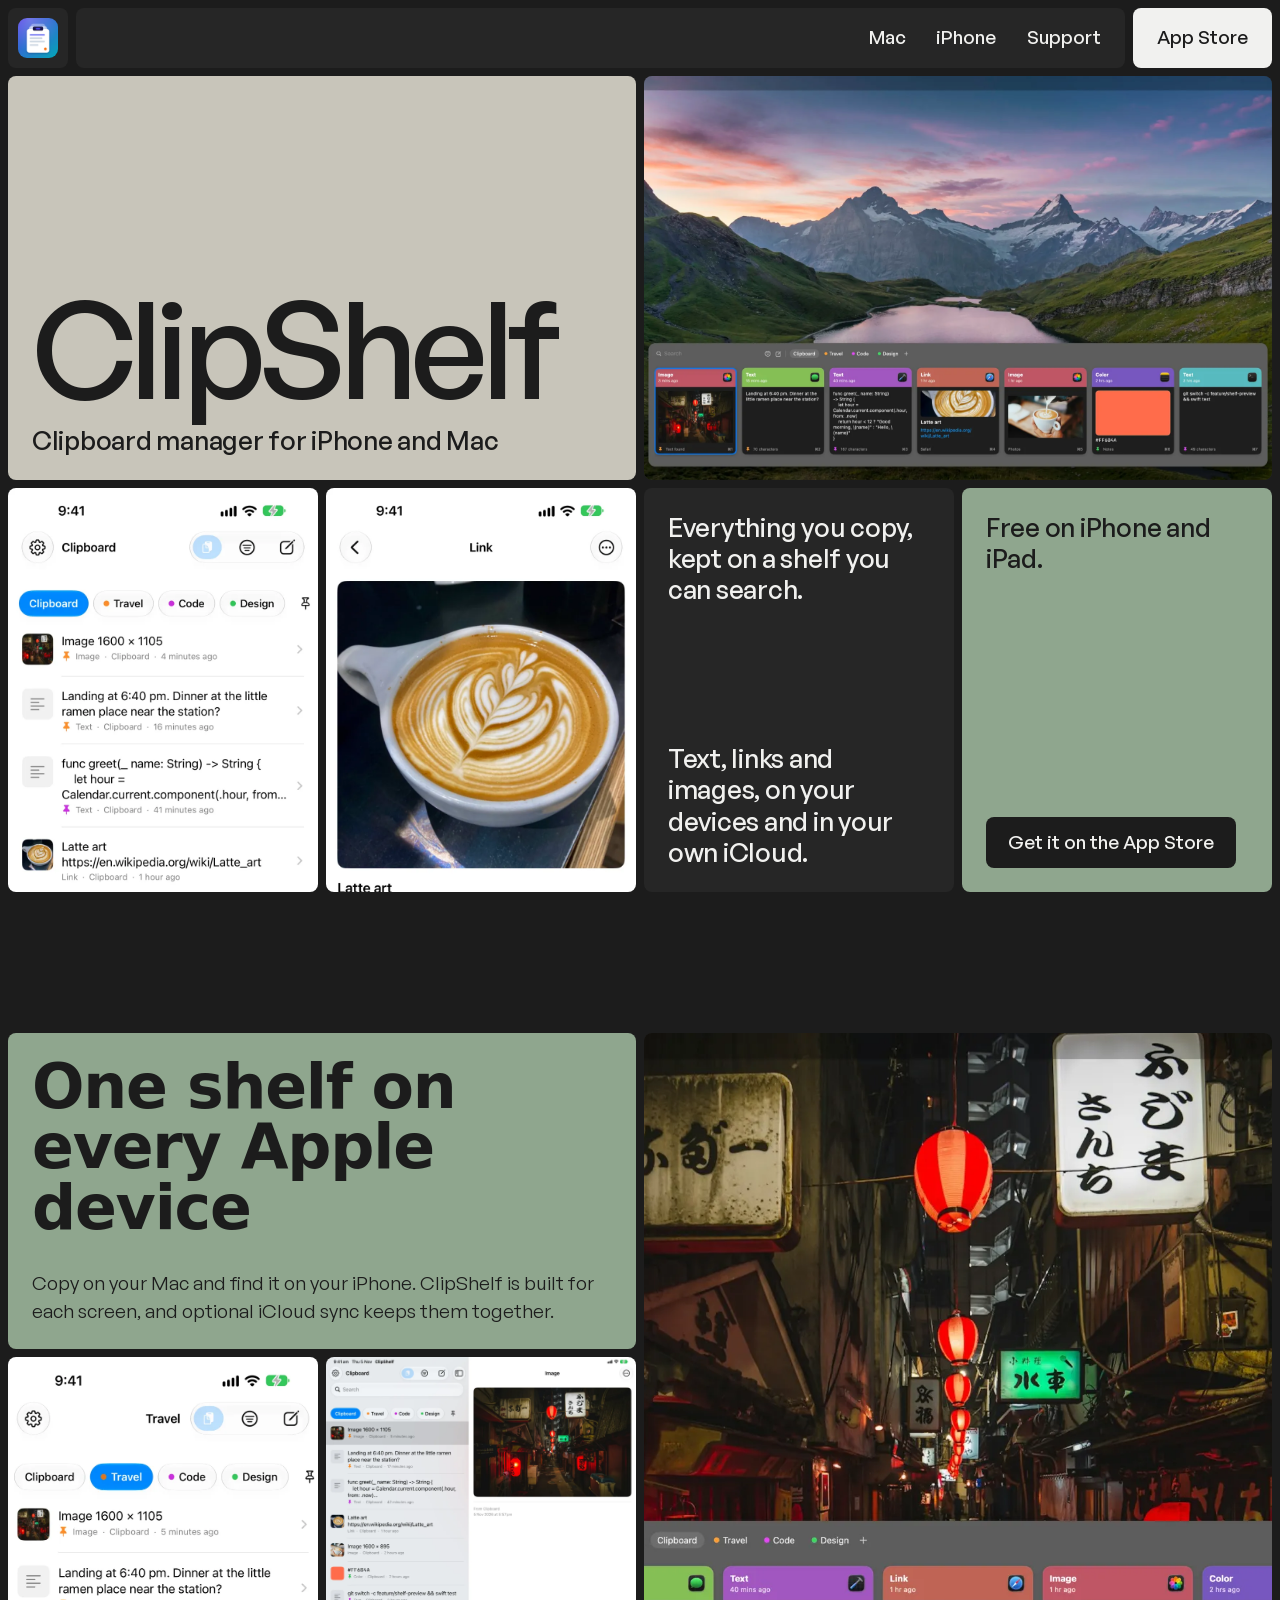
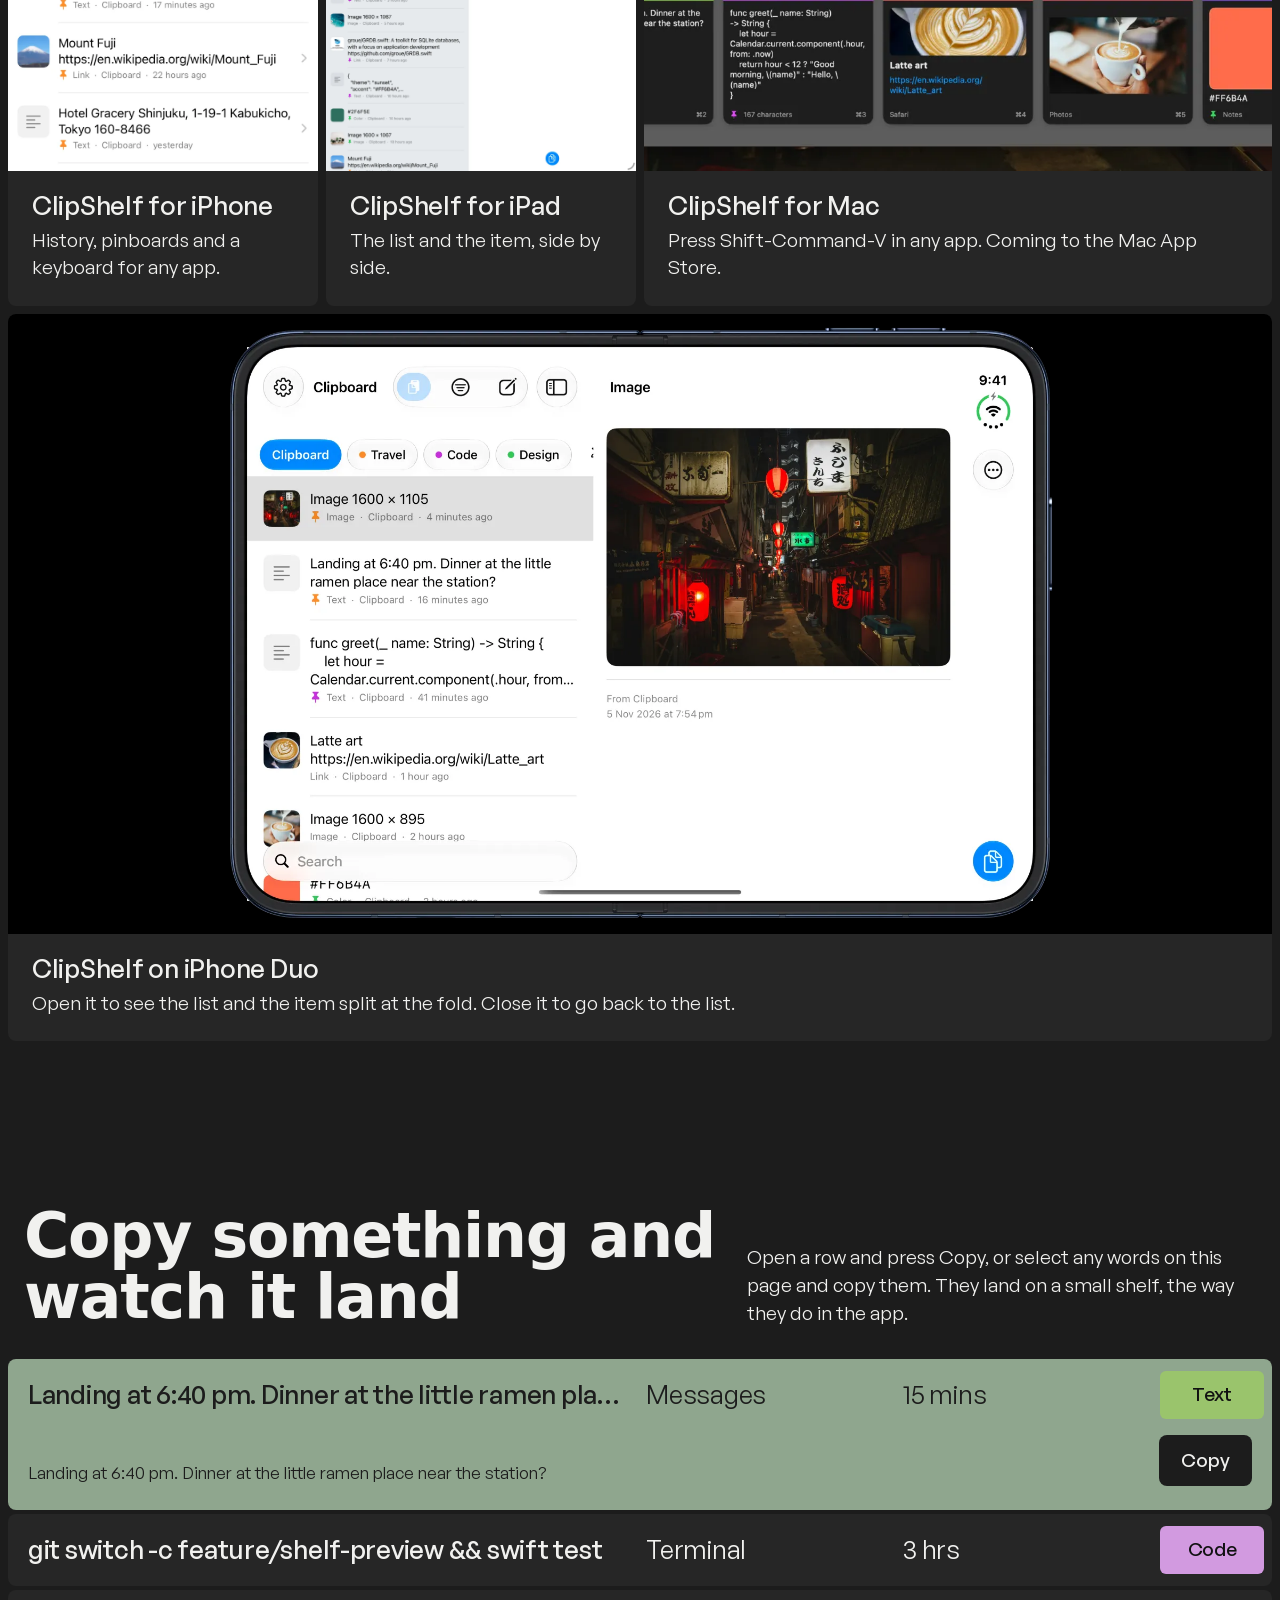
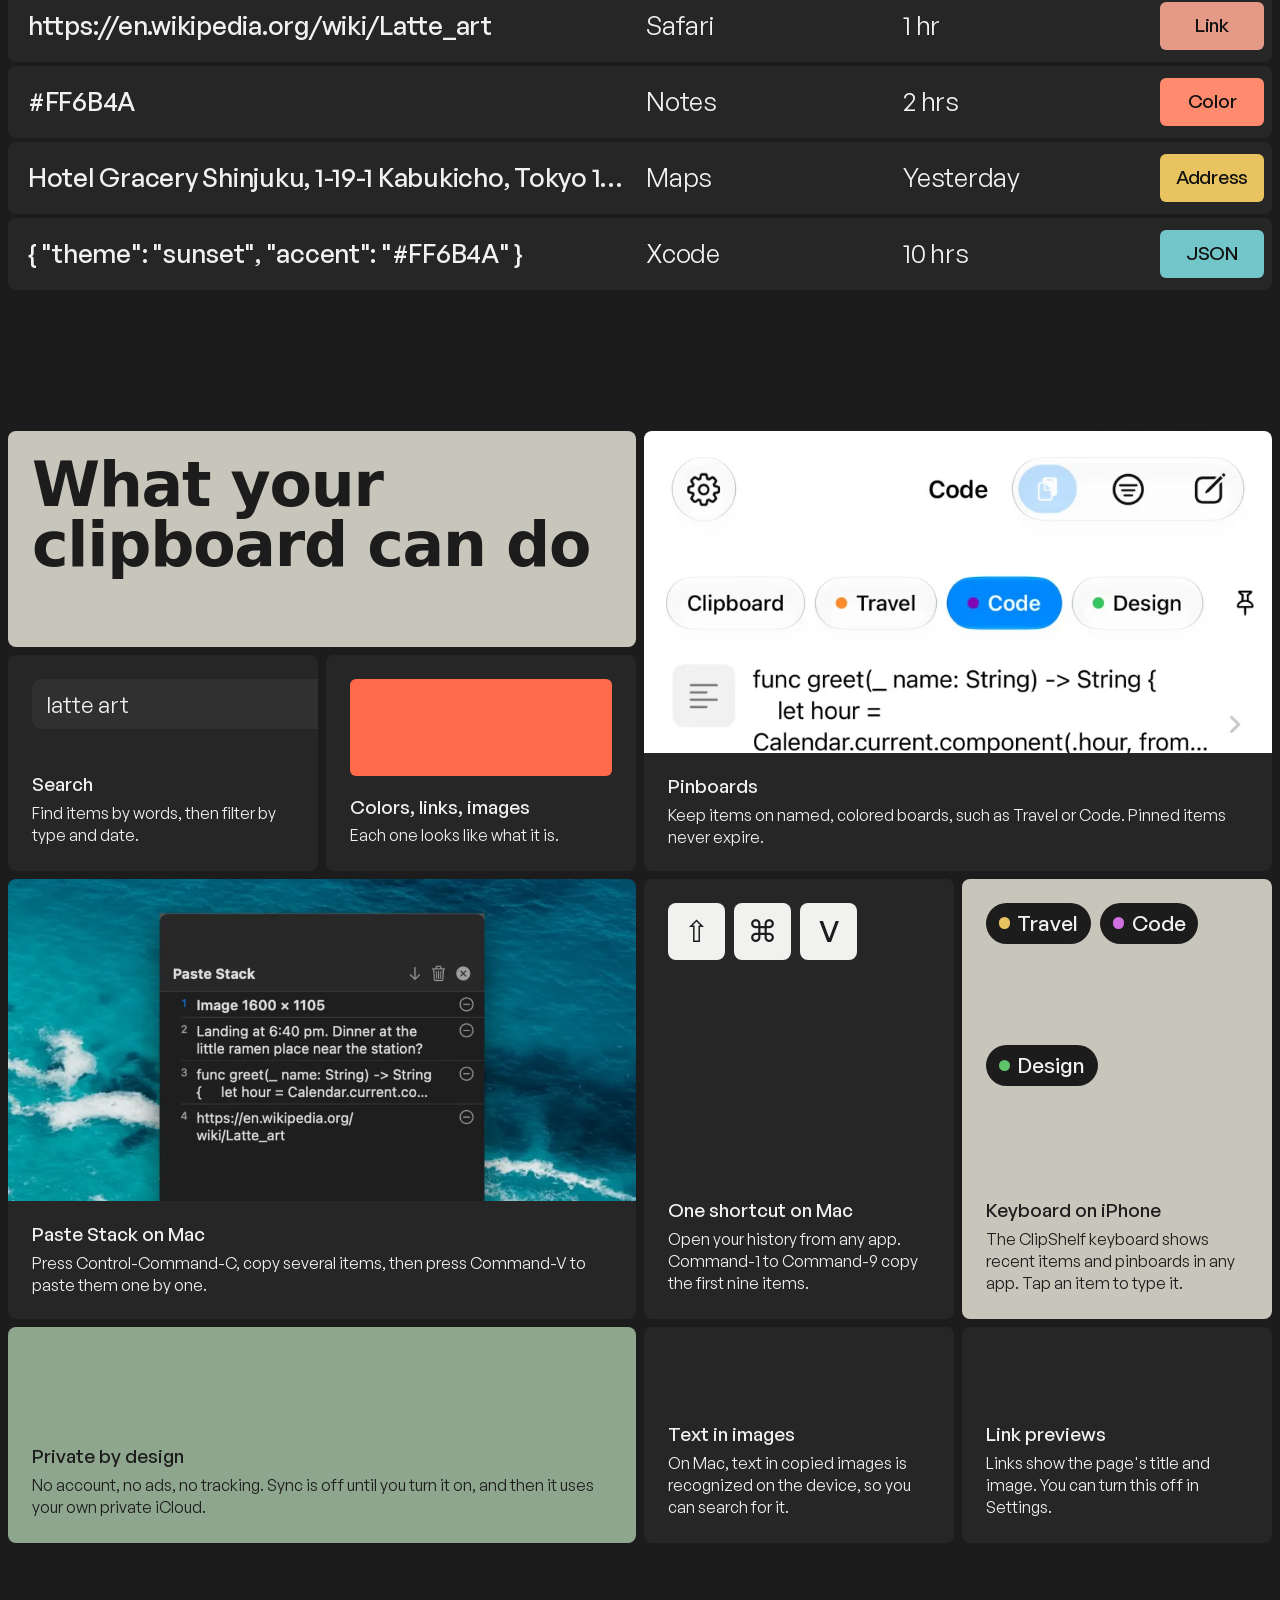
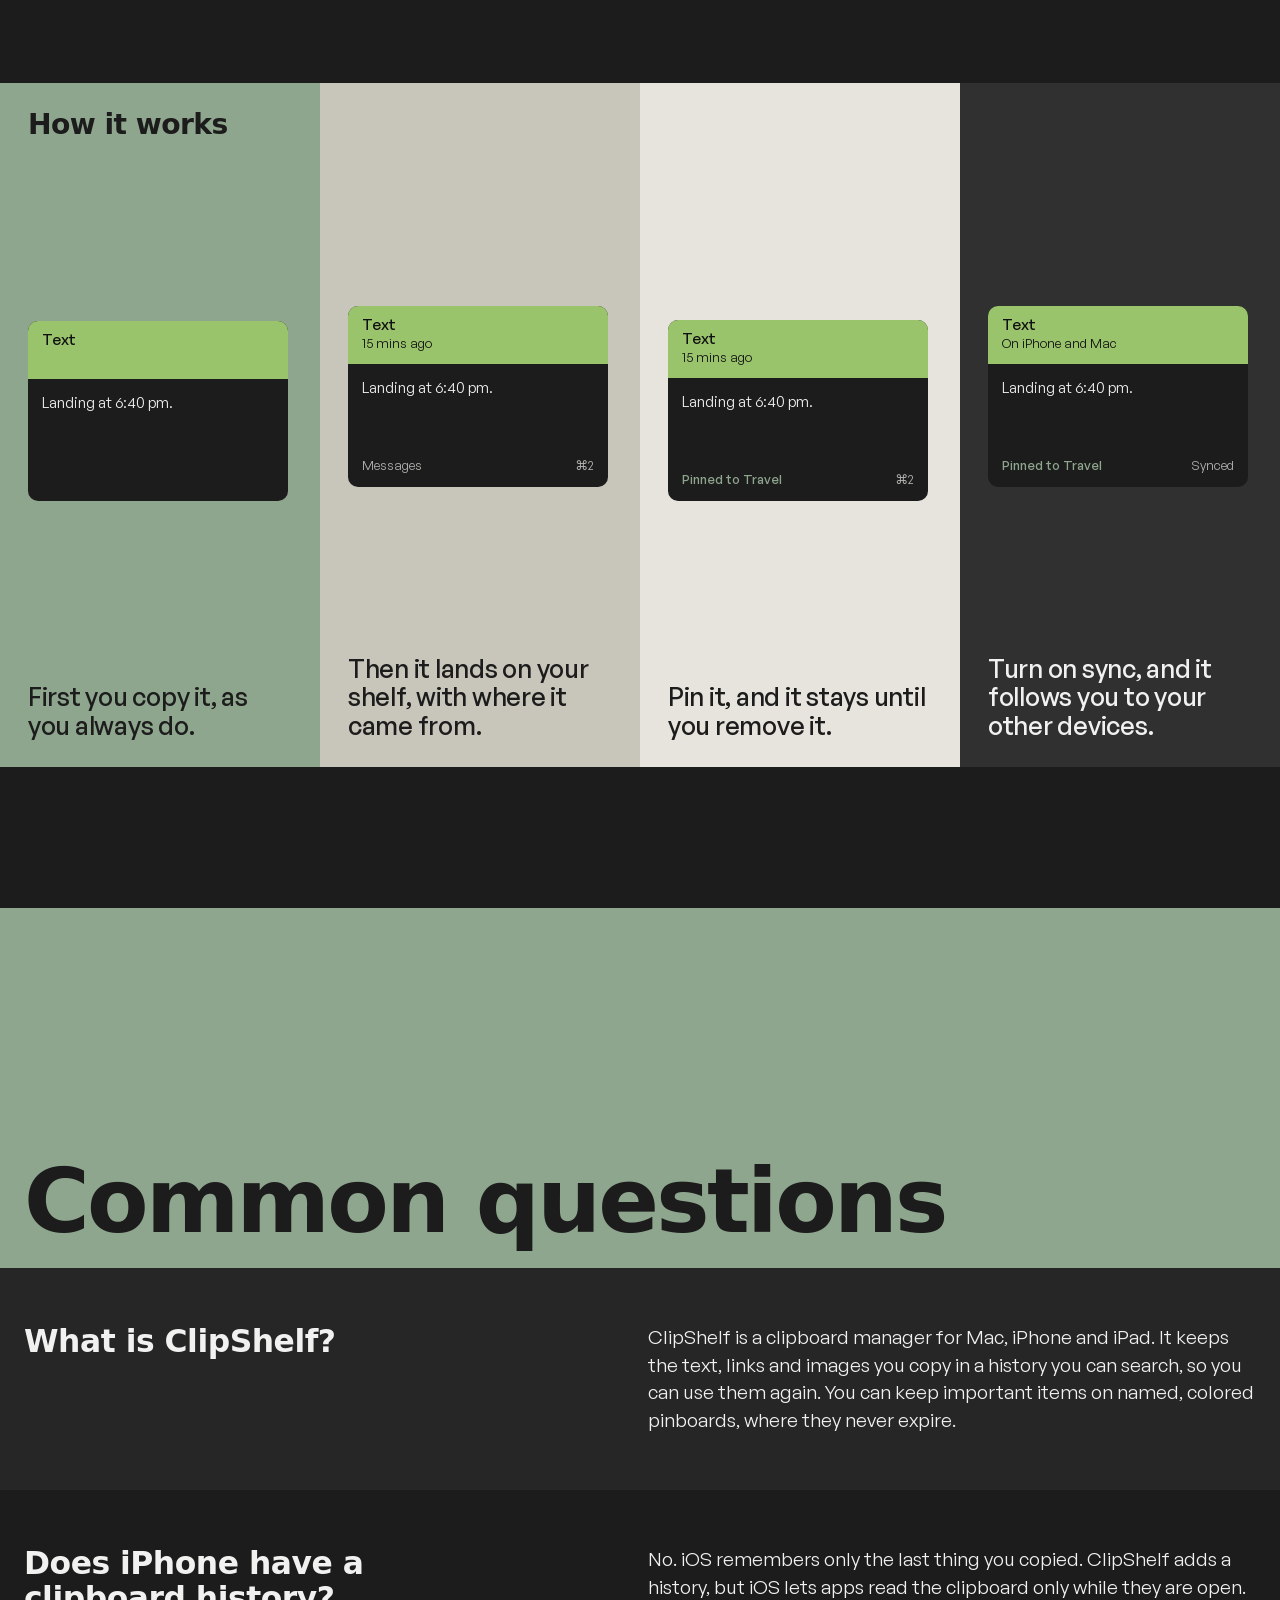
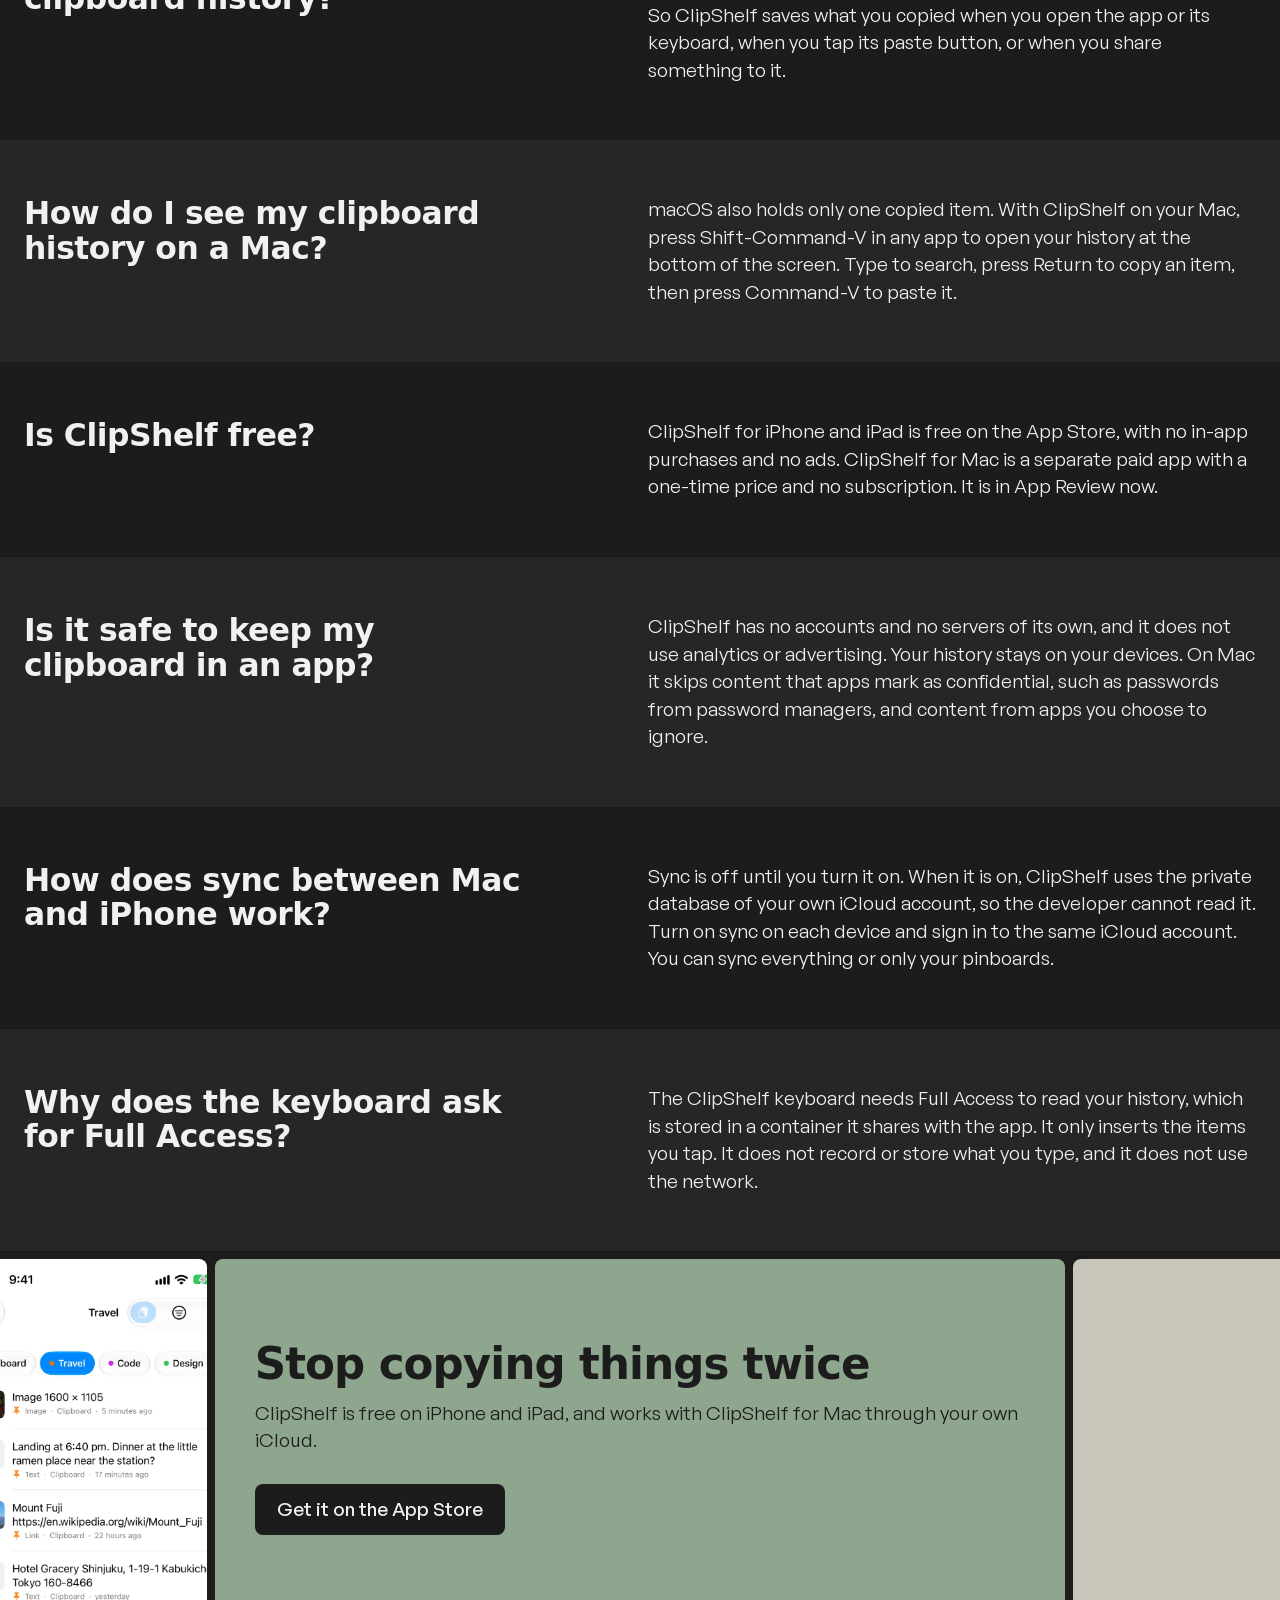
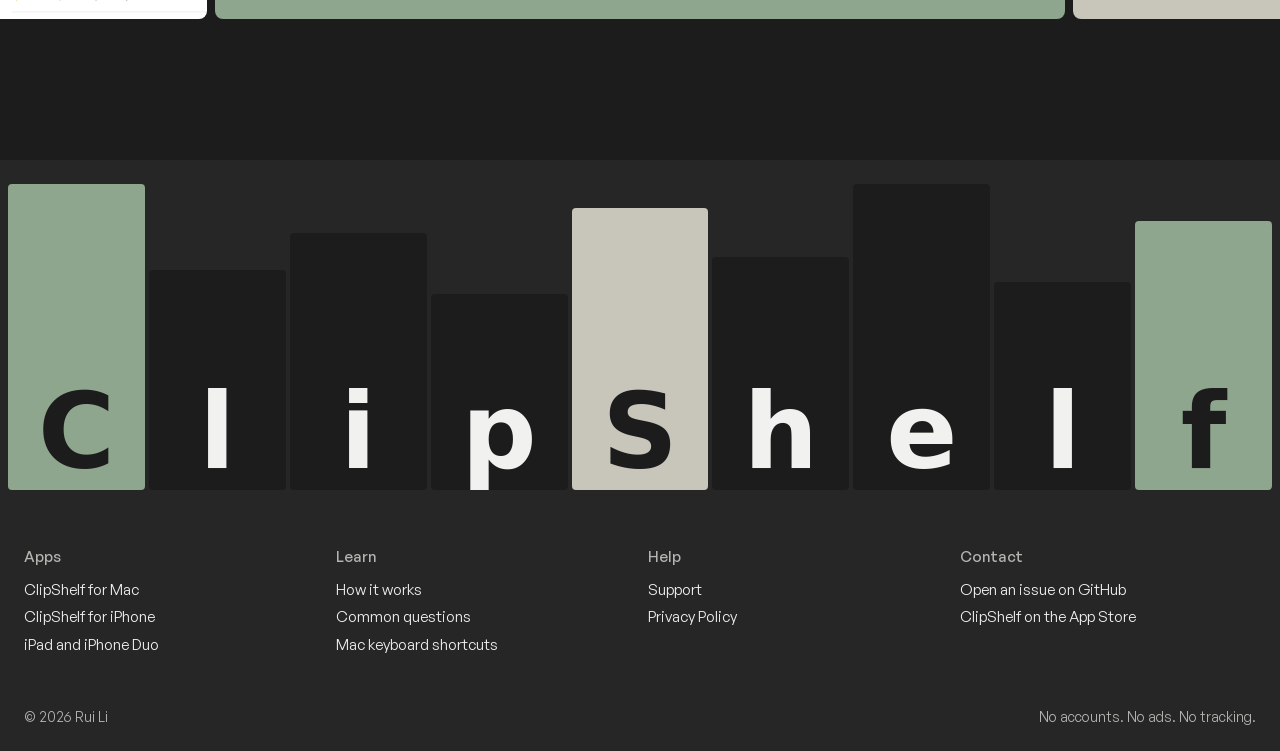
==== index.html @ e5fe28a8 "Verify with Search Console and tighten headings Co-Authored-By: Claude Opus 5.5 <noreply@anthropic.c" ====
<!doctype html>
<html lang="en" class="no-js">
<head>
<meta charset="utf-8">
<meta name="viewport" content="width=device-width, initial-scale=1">
<title>ClipShelf: Clipboard Manager for Mac, iPhone and iPad</title>
<meta name="description" content="ClipShelf keeps everything you copy in a clipboard history you can search. Pin what matters and sync with your own iCloud. No accounts, no ads, no tracking.">
<link rel="canonical" href="https://clipshelfapp.vercel.app/">
<meta name="apple-itunes-app" content="app-id=6823508990">
<meta name="google-site-verification" content="hbIigC22Wnp4jU4ec2b8nRgtxZ_-Vx-WNhSgpIfC3_M">
<meta name="theme-color" content="#1c1c1c">
<meta property="og:type" content="website">
<meta property="og:site_name" content="ClipShelf">
<meta property="og:title" content="ClipShelf: Clipboard Manager for Mac, iPhone and iPad">
<meta property="og:description" content="ClipShelf keeps everything you copy in a clipboard history you can search. Pin what matters and sync with your own iCloud. No accounts, no ads, no tracking.">
<meta property="og:url" content="https://clipshelfapp.vercel.app/">
<meta property="og:image" content="https://clipshelfapp.vercel.app/assets/img/og.jpg">
<meta property="og:image:width" content="1200">
<meta property="og:image:height" content="630">
<meta property="og:image:alt" content="The ClipShelf shelf on a Mac, showing copied images, text, a link and a color as cards.">
<meta name="twitter:card" content="summary_large_image">
<link rel="icon" href="favicon.png" type="image/png">
<link rel="apple-touch-icon" href="apple-touch-icon.png">
<link rel="preload" href="assets/fonts/general-sans-500.woff2" as="font" type="font/woff2" crossorigin>
<link rel="stylesheet" href="assets/site.css">
<script src="assets/site.js" defer></script>
<script type="application/ld+json">{"@context":"https://schema.org","@graph":[{"@type":"Person","@id":"https://clipshelfapp.vercel.app/#publisher","name":"Rui Li","url":"https://clipshelfapp.vercel.app/"},{"@type":"WebSite","@id":"https://clipshelfapp.vercel.app/#website","url":"https://clipshelfapp.vercel.app/","name":"ClipShelf","publisher":{"@id":"https://clipshelfapp.vercel.app/#publisher"}},{"@type":"MobileApplication","@id":"https://clipshelfapp.vercel.app/iphone#app","name":"ClipShelf for iPhone and iPad","url":"https://clipshelfapp.vercel.app/iphone","downloadUrl":"https://apps.apple.com/app/id6823508990","operatingSystem":"iOS 17 or later, iPadOS 17 or later","applicationCategory":"ProductivityApplication","description":"Clipboard history for iPhone and iPad with pinboards, search, a keyboard and optional iCloud sync.","image":"https://clipshelfapp.vercel.app/assets/img/icon-192.png","screenshot":["https://clipshelfapp.vercel.app/assets/img/iphone-list.webp","https://clipshelfapp.vercel.app/assets/img/ipad.webp"],"offers":{"@type":"Offer","price":"0","priceCurrency":"USD"},"publisher":{"@id":"https://clipshelfapp.vercel.app/#publisher"}},{"@type":"SoftwareApplication","@id":"https://clipshelfapp.vercel.app/mac#app","name":"ClipShelf for Mac","url":"https://clipshelfapp.vercel.app/mac","operatingSystem":"macOS 14 or later","applicationCategory":"ProductivityApplication","description":"A clipboard manager for Mac: open your clipboard history with Shift-Command-V, search it, pin items and paste a stack in order.","image":"https://clipshelfapp.vercel.app/assets/img/icon-192.png","screenshot":["https://clipshelfapp.vercel.app/assets/img/mac-mountain.webp","https://clipshelfapp.vercel.app/assets/img/mac-stack.webp"],"publisher":{"@id":"https://clipshelfapp.vercel.app/#publisher"}}]}</script>
</head>
<body>
<a class="skip" href="#main">Skip to content</a>
<header class="top">
  <a class="top-mark" href="./" aria-label="ClipShelf home"><img src="assets/img/icon-192.png" width="40" height="40" alt=""></a>
  <nav class="top-links" aria-label="Main">
    <a href="mac">Mac</a>
    <a href="iphone">iPhone</a>
    <a href="support">Support</a>
  </nav>
  <a class="top-action" href="https://apps.apple.com/app/id6823508990">App Store</a>
</header>
<main id="main">
<section class="board hero" aria-label="ClipShelf">
  <div class="tile hero-name"><h1><span class="hero-word">ClipShelf</span><span class="hero-what">Clipboard manager for iPhone and Mac</span></h1></div>
  <div class="tile tile-pic hero-mac shutter"><img src="assets/img/mac-mountain.webp" width="1800" height="1125" alt="The ClipShelf shelf on a Mac, with copied images, text, code, a link and a color laid out as cards." fetchpriority="high" decoding="async"></div>
  <div class="tile tile-pic hero-phone"><img src="assets/img/iphone-list.webp" width="800" height="1067" alt="ClipShelf on iPhone: a searchable list of copied images, text, code and links, with pinboard tabs above it." decoding="async"></div>
  <div class="tile tile-pic hero-phone2 drift"><img src="assets/img/iphone-link.webp" width="800" height="1273" alt="A saved link in ClipShelf on iPhone, with a photo of latte art and the page title." decoding="async"></div>
  <div class="tile hero-say"><p>Everything you copy, kept on a shelf you can search.</p><p class="note">Text, links and images, on your devices and in your own iCloud.</p></div>
  <div class="tile tile-accent hero-get"><p class="big">Free on iPhone and iPad.</p><p><a class="button" href="https://apps.apple.com/app/id6823508990">Get it on the App Store</a></p></div>
</section>

<section class="board devices section-gap" aria-labelledby="devices">
  <div class="tile head rise"><h2 id="devices">One shelf on every Apple device</h2><p>Copy on your Mac and find it on your iPhone. ClipShelf is built for each screen, and optional iCloud sync keeps them together.</p></div>
  <a class="tile device d-mac rise" href="mac"><div class="device-pic"><img src="assets/img/mac-alley.webp" width="1800" height="1125" alt="ClipShelf for Mac open at the bottom of the screen over a photo of a lantern-lit alley." loading="lazy" decoding="async"></div><div class="device-text"><h3>ClipShelf for Mac</h3><p>Press Shift-Command-V in any app. Coming to the Mac App Store.</p></div></a>
  <a class="tile device d-iphone rise" href="iphone"><div class="device-pic"><img src="assets/img/iphone-travel.webp" width="800" height="1030" alt="A Travel pinboard on iPhone, holding a photo, a message, a link and a hotel address." loading="lazy" decoding="async"></div><div class="device-text"><h3>ClipShelf for iPhone</h3><p>History, pinboards and a keyboard for any app.</p></div></a>
  <a class="tile device d-ipad rise" href="iphone#ipad"><div class="device-pic"><img src="assets/img/ipad.webp" width="1400" height="1867" alt="ClipShelf on iPad, with the list and the selected item side by side." loading="lazy" decoding="async"></div><div class="device-text"><h3>ClipShelf for iPad</h3><p>The list and the item, side by side.</p></div></a>
  <a class="tile device d-duo rise" href="iphone#ipad"><div class="device-pic"><img src="assets/img/duo-open.webp" width="1600" height="1162" alt="ClipShelf on an open iPhone Duo, with the list on one side of the fold and a photo on the other." loading="lazy" decoding="async"></div><div class="device-text"><h3>ClipShelf on iPhone Duo</h3><p>Open it to see the list and the item split at the fold. Close it to go back to the list.</p></div></a>
</section>

<section class="section-gap" aria-labelledby="try">
  <div class="rows-head"><div class="tile"><h2 id="try" class="rise">Copy something and watch it land</h2><p class="rise">Open a row and press Copy, or select any words on this page and copy them. They land on a small shelf, the way they do in the app.</p></div></div>
  <div class="rows">
  <details class="row rise" name="clips" open data-ui>
    <summary><span class="row-name">Landing at 6:40 pm. Dinner at the little ramen place near the station?</span><span class="row-from">Messages</span><span class="row-time">15 mins</span><span class="row-kind k-text">Text</span></summary>
    <div class="row-body"><p>Landing at 6:40 pm. Dinner at the little ramen place near the station?</p><button type="button" class="button copy-btn" data-copy="Landing at 6:40 pm. Dinner at the little ramen place near the station?">Copy</button></div>
  </details>
  <details class="row rise" name="clips" data-ui>
    <summary><span class="row-name">git switch -c feature/shelf-preview &amp;&amp; swift test</span><span class="row-from">Terminal</span><span class="row-time">3 hrs</span><span class="row-kind k-code">Code</span></summary>
    <div class="row-body"><pre>git switch -c feature/shelf-preview &amp;&amp; swift test</pre><button type="button" class="button copy-btn" data-copy="git switch -c feature/shelf-preview &amp;&amp; swift test">Copy</button></div>
  </details>
  <details class="row rise" name="clips" data-ui>
    <summary><span class="row-name">https://en.wikipedia.org/wiki/Latte_art</span><span class="row-from">Safari</span><span class="row-time">1 hr</span><span class="row-kind k-link">Link</span></summary>
    <div class="row-body"><p>https://en.wikipedia.org/wiki/Latte_art</p><button type="button" class="button copy-btn" data-copy="https://en.wikipedia.org/wiki/Latte_art">Copy</button></div>
  </details>
  <details class="row rise" name="clips" data-ui>
    <summary><span class="row-name">#FF6B4A</span><span class="row-from">Notes</span><span class="row-time">2 hrs</span><span class="row-kind k-color">Color</span></summary>
    <div class="row-body"><p>#FF6B4A</p><button type="button" class="button copy-btn" data-copy="#FF6B4A">Copy</button></div>
  </details>
  <details class="row rise" name="clips" data-ui>
    <summary><span class="row-name">Hotel Gracery Shinjuku, 1-19-1 Kabukicho, Tokyo 160-8466</span><span class="row-from">Maps</span><span class="row-time">Yesterday</span><span class="row-kind k-address">Address</span></summary>
    <div class="row-body"><p>Hotel Gracery Shinjuku, 1-19-1 Kabukicho, Tokyo 160-8466</p><button type="button" class="button copy-btn" data-copy="Hotel Gracery Shinjuku, 1-19-1 Kabukicho, Tokyo 160-8466">Copy</button></div>
  </details>
  <details class="row rise" name="clips" data-ui>
    <summary><span class="row-name">{ &quot;theme&quot;: &quot;sunset&quot;, &quot;accent&quot;: &quot;#FF6B4A&quot; }</span><span class="row-from">Xcode</span><span class="row-time">10 hrs</span><span class="row-kind k-json">JSON</span></summary>
    <div class="row-body"><pre>{ &quot;theme&quot;: &quot;sunset&quot;, &quot;accent&quot;: &quot;#FF6B4A&quot; }</pre><button type="button" class="button copy-btn" data-copy="{ &quot;theme&quot;: &quot;sunset&quot;, &quot;accent&quot;: &quot;#FF6B4A&quot; }">Copy</button></div>
  </details>
  </div>
</section>

<section class="board mosaic section-gap" aria-labelledby="features">
  <div class="tile m m-6x2 m-head rise"><h2 id="features">What your clipboard can do</h2></div>
  <div class="tile m m-6x4 m-pic rise"><div class="pic"><img src="assets/img/iphone-code.webp" width="800" height="1067" alt="A Code pinboard on iPhone with Swift code, a git command, a link and JSON." loading="lazy" decoding="async"></div><div class="cap"><h3>Pinboards</h3><p>Keep items on named, colored boards, such as Travel or Code. Pinned items never expire.</p></div></div>
  <div class="tile m m-3x2 rise"><div class="m-ui" data-ui><div class="search-ui">latte art</div></div><h3>Search</h3><p>Find items by words, then filter by type and date.</p></div>
  <div class="tile m m-3x2 rise"><div class="swatch" data-ui></div><h3>Colors, links, images</h3><p>Each one looks like what it is.</p></div>
  <div class="tile m m-6x4 m-pic rise"><div class="pic"><img src="assets/img/mac-stack.webp" width="1000" height="862" alt="The Paste Stack panel on Mac listing four copied items in order." loading="lazy" decoding="async"></div><div class="cap"><h3>Paste Stack on Mac</h3><p>Press Control-Command-C, copy several items, then press Command-V to paste them one by one.</p></div></div>
  <div class="tile m m-3x4 rise"><div class="m-ui" data-ui><span class="key">⇧</span><span class="key">⌘</span><span class="key">V</span></div><h3>One shortcut on Mac</h3><p>Open your history from any app. Command-1 to Command-9 copy the first nine items.</p></div>
  <div class="tile m m-3x4 tile-field rise"><div class="m-ui" data-ui><span class="chip"><i class="dot-o"></i>Travel</span><span class="chip"><i class="dot-p"></i>Code</span><span class="chip"><i class="dot-g"></i>Design</span></div><h3>Keyboard on iPhone</h3><p>The ClipShelf keyboard shows recent items and pinboards in any app. Tap an item to type it.</p></div>
  <div class="tile m m-6x2 tile-accent rise"><h3>Private by design</h3><p>No account, no ads, no tracking. Sync is off until you turn it on, and then it uses your own private iCloud.</p></div>
  <div class="tile m m-3x2 rise"><h3>Text in images</h3><p>On Mac, text in copied images is recognized on the device, so you can search for it.</p></div>
  <div class="tile m m-3x2 rise"><h3>Link previews</h3><p>Links show the page's title and image. You can turn this off in Settings.</p></div>
</section>

<section class="fields section-gap" id="how" aria-labelledby="how-h">
  <div class="field"><h2 id="how-h">How it works</h2><div class="clip" data-ui>
      <div class="clip-top">Text</div>
      <div class="clip-body">Landing at 6:40 pm.</div>
      <div class="clip-foot"></div>
    </div><p class="rise">First you copy it, as you always do.</p></div>
  <div class="field"><div class="field-spacer"></div><div class="clip" data-ui>
      <div class="clip-top">Text<span>15 mins ago</span></div>
      <div class="clip-body">Landing at 6:40 pm.</div>
      <div class="clip-foot"><span>Messages</span><span>⌘2</span></div>
    </div><p class="rise">Then it lands on your shelf, with where it came from.</p></div>
  <div class="field"><div class="field-spacer"></div><div class="clip" data-ui>
      <div class="clip-top">Text<span>15 mins ago</span></div>
      <div class="clip-body">Landing at 6:40 pm.</div>
      <div class="clip-foot"><b>Pinned to Travel</b><span>⌘2</span></div>
    </div><p class="rise">Pin it, and it stays until you remove it.</p></div>
  <div class="field"><div class="field-spacer"></div><div class="clip" data-ui>
      <div class="clip-top">Text<span>On iPhone and Mac</span></div>
      <div class="clip-body">Landing at 6:40 pm.</div>
      <div class="clip-foot"><b>Pinned to Travel</b><span>Synced</span></div>
    </div><p class="rise">Turn on sync, and it follows you to your other devices.</p></div>
</section>

<section class="section-gap" id="questions" aria-labelledby="q">
  <div class="band band-head"><h2 id="q">Common questions</h2></div>
  <div class="band"><h3>What is ClipShelf?</h3><div><p>ClipShelf is a clipboard manager for Mac, iPhone and iPad. It keeps the text, links and images you copy in a history you can search, so you can use them again. You can keep important items on named, colored pinboards, where they never expire.</p></div></div>
  <div class="band"><h3>Does iPhone have a clipboard history?</h3><div><p>No. iOS remembers only the last thing you copied. ClipShelf adds a history, but iOS lets apps read the clipboard only while they are open. So ClipShelf saves what you copied when you open the app or its keyboard, when you tap its paste button, or when you share something to it.</p></div></div>
  <div class="band"><h3>How do I see my clipboard history on a Mac?</h3><div><p>macOS also holds only one copied item. With ClipShelf on your Mac, press Shift-Command-V in any app to open your history at the bottom of the screen. Type to search, press Return to copy an item, then press Command-V to paste it.</p></div></div>
  <div class="band"><h3>Is ClipShelf free?</h3><div><p>ClipShelf for iPhone and iPad is free on the App Store, with no in-app purchases and no ads. ClipShelf for Mac is a separate paid app with a one-time price and no subscription. It is in App Review now.</p></div></div>
  <div class="band"><h3>Is it safe to keep my clipboard in an app?</h3><div><p>ClipShelf has no accounts and no servers of its own, and it does not use analytics or advertising. Your history stays on your devices. On Mac it skips content that apps mark as confidential, such as passwords from password managers, and content from apps you choose to ignore.</p></div></div>
  <div class="band"><h3>How does sync between Mac and iPhone work?</h3><div><p>Sync is off until you turn it on. When it is on, ClipShelf uses the private database of your own iCloud account, so the developer cannot read it. Turn on sync on each device and sign in to the same iCloud account. You can sync everything or only your pinboards.</p></div></div>
  <div class="band"><h3>Why does the keyboard ask for Full Access?</h3><div><p>The ClipShelf keyboard needs Full Access to read your history, which is stored in a container it shares with the app. It only inserts the items you tap. It does not record or store what you type, and it does not use the network.</p></div></div>
</section>

<section class="cta section-gap" aria-labelledby="get">
  <div class="cta-l"><img src="assets/img/iphone-travel.webp" width="800" height="1030" alt="A Travel pinboard in ClipShelf on iPhone." loading="lazy" decoding="async"></div>
  <div class="cta-c"><h2 id="get">Stop copying things twice</h2><p>ClipShelf is free on iPhone and iPad, and works with ClipShelf for Mac through your own iCloud.</p><p><a class="button" href="https://apps.apple.com/app/id6823508990">Get it on the App Store</a></p></div>
  <div class="cta-r"></div>
</section>
</main>
<footer class="foot">
  <a class="blocks" href="./" aria-label="ClipShelf home">
    <span aria-hidden="true">C</span><span aria-hidden="true">l</span><span aria-hidden="true">i</span><span aria-hidden="true">p</span><span aria-hidden="true">S</span><span aria-hidden="true">h</span><span aria-hidden="true">e</span><span aria-hidden="true">l</span><span aria-hidden="true">f</span>
  </a>
  <div class="foot-cols">
    <div><p class="foot-label">Apps</p><ul>
      <li><a href="mac">ClipShelf for Mac</a></li>
      <li><a href="iphone">ClipShelf for iPhone</a></li>
      <li><a href="iphone#ipad">iPad and iPhone Duo</a></li>
    </ul></div>
    <div><p class="foot-label">Learn</p><ul>
      <li><a href="./#how">How it works</a></li>
      <li><a href="./#questions">Common questions</a></li>
      <li><a href="mac#keys">Mac keyboard shortcuts</a></li>
    </ul></div>
    <div><p class="foot-label">Help</p><ul>
      <li><a href="support">Support</a></li>
      <li><a href="privacy">Privacy Policy</a></li>
    </ul></div>
    <div><p class="foot-label">Contact</p><ul>
      <li><a href="https://github.com/RyanLii/clipshelf-site/issues">Open an issue on GitHub</a></li>
      <li><a href="https://apps.apple.com/app/id6823508990">ClipShelf on the App Store</a></li>
    </ul></div>
  </div>
  <div class="foot-end"><span>© 2026 Rui Li</span><span>No accounts. No ads. No tracking.</span></div>
</footer>
<aside id="shelf" class="shelf" aria-label="Your shelf on this page" hidden>
  <div class="shelf-bar"><span class="shelf-status" role="status"></span><button type="button" class="shelf-close">Close</button></div>
  <div class="shelf-list"></div>
</aside>
</body>
</html>
---- assets/site.css ----
@font-face { font-family: "General Sans"; src: url("fonts/general-sans-400.woff2") format("woff2"); font-weight: 400; font-display: swap; }
@font-face { font-family: "General Sans"; src: url("fonts/general-sans-500.woff2") format("woff2"); font-weight: 500; font-display: swap; }
@font-face { font-family: "General Sans"; src: url("fonts/general-sans-700.woff2") format("woff2"); font-weight: 700; font-display: swap; }

:root {
  --bg: #1c1c1c;
  --surface: #262626;
  --surface-2: #303030;
  --ink: #f1f1ef;
  --muted: #b4b5b0;
  --accent: #8fa68e;
  --accent-ink: #1c1c1c;
  --field: #c8c5ba;
  --field-ink: #1c1c1c;
  --gap: 8px;
  --edge: 8px;
  --radius: 8px;
  --step-small: clamp(0.8125rem, 0.79rem + 0.1vw, 0.875rem);
  --step-body: clamp(1.0625rem, 1rem + 0.25vw, 1.1875rem);
  --step-lead: clamp(1.25rem, 1.1rem + 0.7vw, 1.625rem);
  --step-head: clamp(2rem, 1.3rem + 3.2vw, 4rem);
  --ease: cubic-bezier(.2, .7, .2, 1);
}

*, *::before, *::after { box-sizing: border-box; }
html { -webkit-text-size-adjust: 100%; scroll-behavior: smooth; scroll-padding-top: 76px; }
body {
  margin: 0;
  background: var(--bg);
  color: var(--ink);
  font: 400 var(--step-body)/1.45 "General Sans", system-ui, sans-serif;
  -webkit-font-smoothing: antialiased;
}
img { display: block; max-width: 100%; height: auto; }
a { color: inherit; }
h1, h2, h3, p, ul, ol, dl, dd, figure { margin: 0; padding: 0; }
ul, ol { list-style: none; }
h2 { font-size: var(--step-head); font-weight: 700; letter-spacing: -0.02em; line-height: 0.98; }
h3 { font-size: var(--step-lead); font-weight: 500; letter-spacing: -0.01em; line-height: 1.15; }
p + p { margin-top: 0.8em; }
code { font-family: ui-monospace, "SF Mono", Menlo, monospace; font-size: 0.92em; }
:focus-visible { outline: 3px solid var(--ink); outline-offset: 2px; }
::selection { background: var(--accent); color: var(--accent-ink); }
.skip { position: absolute; left: -999px; top: 0; z-index: 30; padding: 12px 16px; background: var(--ink); color: var(--bg); }
.skip:focus { left: 8px; top: 8px; }

/* The board */
.board { display: grid; gap: var(--gap); padding: 0 var(--edge); }
.section { margin-top: var(--gap); }
.section-gap { margin-top: clamp(96px, 11vw, 168px); }
.tile { background: var(--surface); border-radius: var(--radius); padding: 24px; overflow: hidden; position: relative; min-width: 0; }
.tile-pic { padding: 0; background: var(--surface-2); }
.tile-pic img { position: absolute; inset: 0; width: 100%; height: 100%; object-fit: cover; }
.tile-accent { background: var(--accent); color: var(--accent-ink); }
.tile-field { background: var(--field); color: var(--field-ink); }
.tile-dark { background: #111; }

.button {
  display: inline-block; padding: 14px 22px; border: 0; border-radius: var(--radius);
  background: var(--accent-ink); color: var(--ink); font: 500 var(--step-body)/1.2 "General Sans", system-ui, sans-serif;
  text-decoration: none; cursor: pointer; transition: transform .18s var(--ease), background-color .18s var(--ease);
}
.button:hover { background: #000; transform: translateY(-2px); }
.button:active { transform: translateY(0) scale(.98); }
.button-accent { background: var(--accent); color: var(--accent-ink); }
.button-accent:hover { background: #a1b6a0; }
.note { font-size: var(--step-small); }

/* Top row */
.top {
  position: sticky; top: 0; z-index: 10; background: var(--bg); padding: var(--edge);
  display: grid; grid-template-columns: 60px 1fr auto; gap: var(--gap);
}
.top > * { min-height: 60px; border-radius: var(--radius); }
.top-mark { background: var(--surface); display: grid; place-items: center; transition: background-color .18s var(--ease); }
.top-mark:hover { background: var(--surface-2); }
.top-mark img { width: 40px; height: 40px; border-radius: 9px; }
.top-links { background: var(--surface); display: flex; align-items: center; gap: clamp(14px, 2.4vw, 36px); padding: 0 24px; justify-content: flex-end; }
.top-links a { text-decoration: none; transition: color .15s; font-weight: 500; padding: 8px 0; }
.top-links a:hover { color: var(--accent); }
.top-links a[aria-current] { color: var(--accent); }
.top-action {
  display: flex; align-items: center; padding: 0 24px; background: var(--ink); color: var(--bg);
  font-weight: 500; text-decoration: none; transition: background-color .18s var(--ease);
}
.top-action:hover { background: var(--accent); }

/* Hero: two by two */
.hero {
  grid-template-columns: repeat(12, 1fr);
  grid-template-rows: minmax(300px, 1fr) minmax(300px, 1fr);
  min-height: calc(100svh - 84px);
}
.hero-name { grid-column: 1 / 7; display: flex; align-items: flex-end; background: var(--field); color: var(--field-ink); }
.hero-name h1 { font-size: clamp(72px, 10.6vw, 176px); font-weight: 500; letter-spacing: -0.05em; line-height: .92; }
.hero-word { display: block; }
.hero-what { display: block; margin-top: 16px; font-size: var(--step-lead); font-weight: 500; letter-spacing: -0.01em; line-height: 1.15; }
.hero-mac { grid-column: 7 / 13; }
.hero-mac img { object-position: 50% 100%; }
.hero-phone { grid-column: 1 / 4; }
.hero-phone2 { grid-column: 4 / 7; }
.hero-phone img, .hero-phone2 img { object-position: 50% 0; }
.hero-say { grid-column: 7 / 10; display: flex; flex-direction: column; justify-content: space-between; gap: 20px; }
.hero-get { grid-column: 10 / 13; display: flex; flex-direction: column; justify-content: space-between; gap: 20px; }
.hero-say p, .hero-get p.big { font-size: var(--step-lead); line-height: 1.2; letter-spacing: -0.01em; font-weight: 500; }

/* Devices */
.devices { grid-template-columns: repeat(12, 1fr); }
.devices .head { grid-column: 1 / 7; background: var(--accent); color: var(--accent-ink); min-height: 300px; display: flex; flex-direction: column; justify-content: space-between; gap: 32px; }
.device { text-decoration: none; display: flex; flex-direction: column; padding: 0; transition: background-color .18s var(--ease); }
.device:hover { background: var(--surface-2); }
.device img { flex: 1 1 auto; min-height: 0; width: 100%; object-fit: cover; transition: transform .6s var(--ease); }
.device:hover img { transform: scale(1.02); }
.device-pic { flex: 1 1 auto; overflow: hidden; display: flex; min-height: 240px; }
.device-text { padding: 20px 24px 24px; }
.device-text p { margin-top: 6px; }
.d-mac { grid-column: 7 / 13; grid-row: 1 / 3; }
.d-mac img { object-position: 50% 100%; }
.d-iphone { grid-column: 1 / 4; }
.d-iphone img { object-position: 50% 0; }
.d-ipad { grid-column: 4 / 7; }
.d-ipad img { object-position: 50% 0; }
.d-duo { grid-column: 1 / 13; }
.d-duo .device-pic { background: #000; justify-content: center; max-height: 620px; }
.d-duo img { object-fit: contain; }

/* Rows: the live clipboard */
.rows-head { display: grid; grid-template-columns: repeat(12, 1fr); gap: var(--gap); padding: 0 var(--edge); margin-bottom: var(--gap); }
.rows-head .tile { grid-column: 1 / 13; display: grid; grid-template-columns: repeat(12, 1fr); gap: var(--gap); background: transparent; padding: 24px 16px; }
.rows-head h2 { grid-column: 1 / 8; }
.rows-head p { grid-column: 8 / 13; align-self: end; }
.rows { padding: 0 var(--edge); display: grid; gap: 4px; }
.row { background: var(--surface); border-radius: var(--radius); transition: background-color .15s var(--ease); }
.row summary {
  list-style: none; cursor: pointer; display: grid; align-items: center; gap: 16px;
  grid-template-columns: minmax(0, 5fr) minmax(0, 2fr) minmax(0, 2fr) 104px;
  min-height: 72px; padding: 8px 8px 8px 20px;
  font-size: var(--step-lead); letter-spacing: -0.01em;
}
.row summary::-webkit-details-marker { display: none; }
.row:hover { background: var(--surface-2); }
.row[open] { background: var(--accent); color: var(--accent-ink); }
.row-name { white-space: nowrap; overflow: hidden; text-overflow: ellipsis; font-weight: 500; }
.row-kind {
  text-align: center; padding: 10px 6px; border-radius: 6px; color: #111; font-size: var(--step-body); font-weight: 500;
}
.k-text { background: #9ac46c; } .k-code { background: #d29ae0; } .k-link { background: #e49a86; }
.k-color { background: #ff8a6d; } .k-address { background: #e8c35f; } .k-json { background: #72c6c9; }
.row-body { padding: 4px 20px 24px; display: flex; flex-wrap: wrap; gap: 16px 32px; align-items: end; justify-content: space-between; }
.row-body p, .row-body pre { font-size: 17px; line-height: 1.45; margin: 0; max-width: 72ch; white-space: pre-wrap; overflow-wrap: anywhere; }
.row-body pre { font-family: ui-monospace, "SF Mono", Menlo, monospace; font-size: 16px; }
.copy-btn { flex: none; }
.no-js .copy-btn { display: none; }
.rows-note { padding: 16px 24px 0; }

/* Mosaic */
.mosaic { grid-template-columns: repeat(12, 1fr); grid-auto-rows: minmax(104px, auto); grid-auto-flow: dense; }
.m { display: flex; flex-direction: column; justify-content: flex-end; gap: 6px; }
.m-6x4 { grid-column: span 6; grid-row: span 4; }
.m-6x2 { grid-column: span 6; grid-row: span 2; }
.m-3x4 { grid-column: span 3; grid-row: span 4; }
.m-3x2 { grid-column: span 3; grid-row: span 2; }
.m-head { justify-content: flex-start; background: var(--field); color: var(--field-ink); }
.m p { font-size: var(--step-small); line-height: 1.4; font-size: 16px; }
.m h3 { font-size: var(--step-body); font-weight: 500; line-height: 1.2; letter-spacing: 0; }
.m-pic { padding: 0; }
.m-pic .pic { flex: 1 1 0; min-height: 200px; overflow: hidden; }
.m-pic .pic img { width: 100%; height: 100%; object-fit: cover; object-position: 50% 12%; }
.m-pic .cap { padding: 16px 24px 22px; display: grid; gap: 6px; }
.m-ui { flex: 1 1 auto; font-size: 30px; display: flex; align-items: flex-start; flex-wrap: wrap; gap: .3em; margin: 0 -40px 14px 0; }
.key { display: inline-grid; place-items: center; min-width: 1.9em; height: 1.9em; padding: 0 .4em; border-radius: 8px; background: var(--ink); color: var(--bg); font-weight: 500; }
.chip { display: inline-flex; align-items: center; gap: .35em; padding: .25em .6em; border-radius: 99px; background: var(--surface-2); white-space: nowrap; font-size: .7em; font-weight: 500; }
.chip i { width: .55em; height: .55em; border-radius: 50%; display: block; }
.swatch { width: 100%; flex: 1 1 auto; min-height: 90px; border-radius: 6px; background: #ff6b4a; margin-bottom: 14px; }
.search-ui { width: 100%; background: var(--surface-2); padding: .4em .6em; border-radius: 10px; font-size: .75em; white-space: nowrap; }

/* Four fields */
.fields { display: grid; grid-template-columns: repeat(4, 1fr); }
.field { min-height: 76svh; padding: 28px; display: grid; grid-template-rows: auto 1fr auto; gap: 40px; }
.field .clip { align-self: center; }
.field:nth-child(1) { background: #8fa68e; color: #1c1c1c; }
.field:nth-child(2) { background: #c8c5ba; color: #1c1c1c; }
.field:nth-child(3) { background: #e6e4dc; color: #1c1c1c; }
.field:nth-child(4) { background: #303030; }
.field h2 { font-size: clamp(22px, 2.2vw, 32px); }
.field-spacer { height: clamp(22px, 2.2vw, 32px); }
.field > p { font-size: clamp(22px, 2vw, 30px); line-height: 1.12; letter-spacing: -0.01em; font-weight: 500; }
.clip {
  background: #1c1c1c; color: #f1f1ef; border-radius: 10px; overflow: hidden; width: min(100%, 260px);
  transition: transform .15s var(--ease);
}
.field:hover .clip { transform: translateY(-6px); }
.clip-top { min-height: 58px; background: #9ac46c; color: #111; padding: 10px 14px; font-weight: 500; font-size: 15px; line-height: 1.25; }
.clip-top span { display: block; font-weight: 400; font-size: 13px; }
.clip-body { padding: 14px; font-size: 15px; line-height: 1.35; min-height: 92px; }
.clip-foot { padding: 0 14px 12px; display: flex; justify-content: space-between; gap: 8px; font-size: 13px; color: var(--muted); min-height: 30px; }
.clip-foot b { font-weight: 500; color: var(--accent); }

/* Bands */
.band { display: grid; grid-template-columns: repeat(12, 1fr); gap: 0 16px; padding: 56px 24px; background: var(--bg); }
.band:nth-of-type(even) { background: var(--surface); }
.band h3 { grid-column: 1 / 6; font-size: clamp(22px, 1.4rem + .7vw, 32px); font-weight: 700; line-height: 1.1; letter-spacing: -0.015em; }
.band div { grid-column: 7 / 13; }
.band-head { background: var(--accent) !important; color: var(--accent-ink); min-height: 40svh; display: flex; align-items: flex-end; padding: 24px; }
.band-head h2 { font-size: clamp(48px, 7vw, 112px); letter-spacing: -0.03em; line-height: .95; }

/* Action row */
.cta { display: grid; grid-template-columns: repeat(12, 1fr); gap: var(--gap); margin-top: var(--gap); }
.cta > div { min-height: 360px; border-radius: var(--radius); overflow: hidden; }
.cta-l { grid-column: 1 / 3; border-radius: 0 var(--radius) var(--radius) 0 !important; }
.cta-l img { width: 100%; height: 100%; object-fit: cover; object-position: 50% 10%; }
.cta-c { grid-column: 3 / 11; background: var(--accent); color: var(--accent-ink); padding: 40px; display: flex; flex-direction: column; justify-content: center; align-items: flex-start; gap: 14px; }
.cta-c h2 { font-size: clamp(32px, 3.4vw, 48px); }
.cta-r { grid-column: 11 / 13; background: var(--field); border-radius: var(--radius) 0 0 var(--radius) !important; }

/* Footer */
.foot { margin-top: clamp(96px, 11vw, 168px); background: var(--surface); padding: 24px var(--edge) 24px; }
.blocks { display: flex; gap: 4px; align-items: flex-end; height: 34svh; min-height: 180px; text-decoration: none; }
.blocks span {
  flex: 1 1 0; display: flex; align-items: flex-end; justify-content: center; border-radius: 4px; padding-bottom: .05em;
  background: var(--bg); color: var(--ink); font-size: clamp(30px, 8.2vw, 136px); font-weight: 700; line-height: 1; transition: transform .2s var(--ease);
}
.blocks span:nth-child(1) { height: 100%; background: var(--accent); color: var(--accent-ink); }
.blocks span:nth-child(2) { height: 72%; }
.blocks span:nth-child(3) { height: 84%; }
.blocks span:nth-child(4) { height: 64%; }
.blocks span:nth-child(5) { height: 92%; background: var(--field); color: var(--field-ink); }
.blocks span:nth-child(6) { height: 76%; }
.blocks span:nth-child(7) { height: 100%; }
.blocks span:nth-child(8) { height: 68%; }
.blocks span:nth-child(9) { height: 88%; background: var(--accent); color: var(--accent-ink); }
.blocks:hover span { transform: translateY(-4px); }
.foot-cols { display: grid; grid-template-columns: repeat(12, 1fr); gap: 32px 16px; margin: 56px 16px 0; font-size: 15px; }
.foot-cols > div { grid-column: span 3; }
.foot-label { font-weight: 500; color: var(--muted); margin-bottom: 8px; }
.foot-cols a { text-decoration: none; display: inline-block; padding: 3px 0; transition: color .15s; }
.foot-cols a:hover { color: var(--accent); }
.foot-end { margin: 48px 16px 0; display: flex; justify-content: space-between; align-items: center; gap: 16px; font-size: var(--step-small); color: var(--muted); }

/* Product and text pages */
.page-hero { grid-template-columns: repeat(12, 1fr); min-height: calc(82svh - 84px); }
.page-title { grid-column: 1 / 7; background: var(--field); color: var(--field-ink); display: flex; flex-direction: column; justify-content: flex-end; gap: 20px; }
.page-title h1 { font-size: clamp(40px, 5.2vw, 84px); font-weight: 500; letter-spacing: -0.035em; line-height: .96; }
.page-title p { font-size: var(--step-lead); line-height: 1.25; max-width: 32ch; }
.page-pic { grid-column: 7 / 13; }
.page-pic img { object-position: 50% 100%; }
.page-pic.portrait img { object-position: 50% 0; }
.split { grid-template-columns: repeat(12, 1fr); }
.split .s-text { grid-column: span 6; padding: 32px; display: flex; flex-direction: column; justify-content: center; gap: 14px; min-height: 420px; }
.split .s-text h2 { font-size: clamp(30px, 3.2vw, 52px); }
.split .s-pic { grid-column: span 6; min-height: 420px; max-height: 720px; }
.split .s-pic img { object-position: 50% 0; }
.split .s-pic.bottom img { object-position: 50% 100%; }
.split .s-pic.contain { background: #000; }
.split .s-pic.contain img { object-fit: contain; }
.split ul { display: grid; gap: 8px; }
.steps { list-style: decimal; padding-left: 1.3em; display: grid; gap: 8px; }
.split li { padding-left: 1em; text-indent: -1em; }
.split li::before { content: "– "; }
.keys-table { width: 100%; border-collapse: collapse; }
.keys-table th, .keys-table td { text-align: left; padding: 12px 0; vertical-align: top; }
.keys-table th { font-weight: 500; width: 40%; }
.keys-table tr + tr th, .keys-table tr + tr td { border-top: 1px solid #ffffff22; }

.doc { padding: clamp(32px, 5vw, 72px) 24px; display: grid; grid-template-columns: repeat(12, 1fr); gap: 0 16px; background: var(--surface); border-radius: var(--radius); margin: 0 var(--edge); }
.doc > * { grid-column: 4 / 10; }
.doc h1 { font-size: clamp(40px, 5vw, 76px); font-weight: 500; letter-spacing: -0.03em; line-height: 1; margin-bottom: 20px; }
.doc h2 { font-size: var(--step-lead); font-weight: 500; letter-spacing: -0.01em; line-height: 1.2; margin: 40px 0 10px; }
.doc p + p { margin-top: .7em; }
.doc ul { display: grid; gap: 8px; margin-top: 8px; }
.doc li { padding-left: 1em; text-indent: -1em; }
.doc li::before { content: "– "; }
.doc a { text-underline-offset: 3px; }

/* The shelf at the bottom of the screen: the one thing that truly floats */
.shelf {
  position: fixed; left: 8px; right: 8px; bottom: 8px; z-index: 20; background: #2a2a2a; border-radius: 14px; padding: 14px;
  box-shadow: 0 18px 48px rgb(0 0 0 / .5); /* taste-skill-ignore: this panel truly floats over the page */ transform: translateY(0); transition: transform .32s var(--ease), opacity .32s var(--ease);
}
.shelf[hidden] { display: none; }
.shelf.closing { transform: translateY(120%); opacity: 0; }
.shelf-bar { display: flex; justify-content: space-between; align-items: center; gap: 16px; margin-bottom: 10px; font-size: 15px; }
.shelf-close { background: var(--surface-2); color: var(--ink); border: 0; border-radius: 8px; padding: 8px 12px; font: 500 15px "General Sans", system-ui; cursor: pointer; min-height: 40px; }
.shelf-close:hover { background: #3c3c3c; }
.shelf-list { display: flex; gap: 8px; overflow-x: auto; padding-bottom: 2px; }
.shelf-card {
  flex: 0 0 200px; height: 118px; border: 0; padding: 0; border-radius: 10px; overflow: hidden; background: #1c1c1c; color: #f1f1ef; cursor: pointer;
  text-align: left; font: 400 14px/1.3 "General Sans", system-ui; display: flex; flex-direction: column; animation: land .34s var(--ease);
}
.shelf-card:hover { outline: 2px solid var(--accent); }
.shelf-card b { display: block; padding: 6px 10px; color: #111; font-weight: 500; }
.shelf-card span { padding: 8px 10px; overflow: hidden; overflow-wrap: anywhere; display: -webkit-box; -webkit-line-clamp: 3; -webkit-box-orient: vertical; }
@keyframes land { from { transform: translateY(24px); opacity: 0; } }

/* Motion */
.js .rise { opacity: 0; transform: translateY(24px); transition: opacity .6s var(--ease), transform .6s var(--ease); transition-delay: calc(var(--i, 0) * 70ms); }
.js .rise.in { opacity: 1; transform: none; }
.shutter { animation: shutter 1.1s var(--ease) both; }
.shutter img { animation: settle 1.1s var(--ease) both; }
@keyframes shutter { from { clip-path: inset(0 0 100% 0); } to { clip-path: inset(0); } }
@keyframes settle { from { transform: scale(1.12); } to { transform: none; } }
.drift img { animation: drift 24s ease-in-out infinite alternate; }
@keyframes drift { to { transform: scale(1.06); } }

@media (prefers-reduced-motion: reduce) {
  html { scroll-behavior: auto; }
  *, *::before, *::after { animation: none !important; transition-duration: .01ms !important; }
  .js .rise { opacity: 1; transform: none; }
}

@media (max-width: 1000px) {
  .devices .head { grid-column: 1 / 13; min-height: 240px; }
  .d-mac { grid-column: 1 / 13; grid-row: auto; }
  .d-iphone { grid-column: 1 / 7; }
  .d-ipad { grid-column: 7 / 13; }
  .band h3 { grid-column: 1 / 7; }
  .band div { grid-column: 7 / 13; }
  .m-3x4, .m-3x2 { grid-column: span 6; }
  .m-6x4, .m-6x2 { grid-column: span 12; }
  .m-3x4 { grid-row: span 3; }
  .doc > * { grid-column: 2 / 12; }
  .row summary { grid-template-columns: minmax(0, 6fr) minmax(0, 2fr) 96px; }
  .row-time { display: none; }
  .hero-say { grid-column: 7 / 13; grid-row: 2; align-self: stretch; }
  .hero-phone, .hero-phone2 { grid-row: 2; }
  .hero-get { grid-column: 1 / 13; }
  .hero { grid-template-rows: minmax(280px, 1fr) minmax(280px, 1fr) auto; }
  .fields { grid-template-columns: repeat(2, 1fr); }
  .field { min-height: 60svh; }
  .foot-cols > div { grid-column: span 6; }
}

@media (max-width: 640px) {
  :root { --gap: 6px; --edge: 6px; }
  .top { grid-template-columns: 56px 1fr; }
  .top > * { min-height: 56px; }
  .top-links { padding: 0 14px; gap: 14px; justify-content: space-between; font-size: 16px; }
  .top-action { display: none; }
  .hero { grid-template-columns: repeat(2, 1fr); grid-template-rows: none; min-height: 0; }
  .hero-name { grid-column: 1 / 3; min-height: 34svh; }
  .hero-name h1 { font-size: 22vw; }
  .hero-mac { grid-column: 1 / 3; grid-row: auto; aspect-ratio: 4 / 3; }
  .hero-say { grid-column: 1 / 2; grid-row: auto; }
  .hero-get { grid-column: 2 / 3; }
  .hero-phone { grid-column: 1 / 2; grid-row: auto; aspect-ratio: 3 / 4; }
  .hero-phone2 { grid-column: 2 / 3; grid-row: auto; aspect-ratio: 3 / 4; }
  .hero-say, .hero-get { padding: 16px; min-height: 240px; }
  .tile { padding: 20px; }
  .tile-pic, .device, .m-pic { padding: 0; }
  .button { padding: 12px 14px; }
  .devices .head, .d-mac, .d-duo { grid-column: 1 / 13; grid-row: auto; }
  .d-iphone { grid-column: 1 / 7; }
  .d-ipad { grid-column: 7 / 13; }
  .device-text { padding: 14px 16px 18px; }
  .rows-head .tile { display: block; padding: 20px 14px; }
  .rows-head p { margin-top: 12px; }
  .row summary { grid-template-columns: minmax(0, 1fr) 84px; min-height: 64px; padding: 6px 6px 6px 14px; font-size: 20px; }
  .row-from { display: none; }
  .row-kind { padding: 10px 4px; font-size: 16px; }
  .row-body { padding: 4px 14px 18px; }
  .mosaic { grid-auto-rows: auto; }
  .m-3x4, .m-3x2 { grid-column: span 12; grid-row: auto; min-height: 200px; }
  .m-6x4, .m-6x2 { grid-column: span 12; grid-row: auto; }
  .m-head { min-height: 150px; }
  .m-pic .pic { flex: 0 0 auto; height: 72vw; }
  .fields { grid-template-columns: 1fr; }
  .field { min-height: 64svh; padding: 20px; grid-template-rows: auto auto 1fr; gap: 28px; }
  .field .clip { align-self: start; }
  .field > p { font-size: 24px; }
  .field h2 { font-size: 24px; }
  .field-spacer { display: none; }
  .band { display: block; padding: 32px 20px; }
  .band h3 { font-size: 22px; margin-bottom: 12px; }
  .band-head { min-height: 30svh; padding: 20px; display: flex; }
  .band-head h2 { font-size: 13vw; }
  .cta > div { min-height: 120px; }
  .cta-c { grid-column: 1 / 13; grid-row: 1; padding: 28px 20px; min-height: 300px !important; border-radius: 0 !important; }
  .cta-c h2 { font-size: 28px; }
  .cta-l { grid-column: 1 / 7; }
  .cta-r { grid-column: 7 / 13; }
  .blocks { height: 22svh; min-height: 120px; gap: 2px; }
  .blocks span { font-size: 9.6vw; }
  .foot-cols { margin: 32px 10px 0; }
  .foot-end { margin: 32px 10px 0; flex-wrap: wrap; }
  .page-title, .page-pic { grid-column: 1 / 13; }
  .page-title { min-height: 44svh; }
  .page-pic { aspect-ratio: 1 / 1; }
  .split .s-text, .split .s-pic { grid-column: 1 / 13; min-height: 0; }
  .split .s-pic { aspect-ratio: 1 / 1; max-height: none; }
  .split .s-text { padding: 24px 20px; }
  .doc { padding: 32px 18px; margin: 0 var(--edge); }
  .doc > * { grid-column: 1 / 13; }
  .shelf { left: 4px; right: 4px; bottom: 4px; padding: 10px; }
  .shelf-card { flex-basis: 160px; height: 104px; }
}

.dot-o { background: #e8c35f; } .dot-p { background: #d06fe0; } .dot-g { background: #5fc46c; }
.tile-field .chip { background: var(--bg); color: var(--ink); }
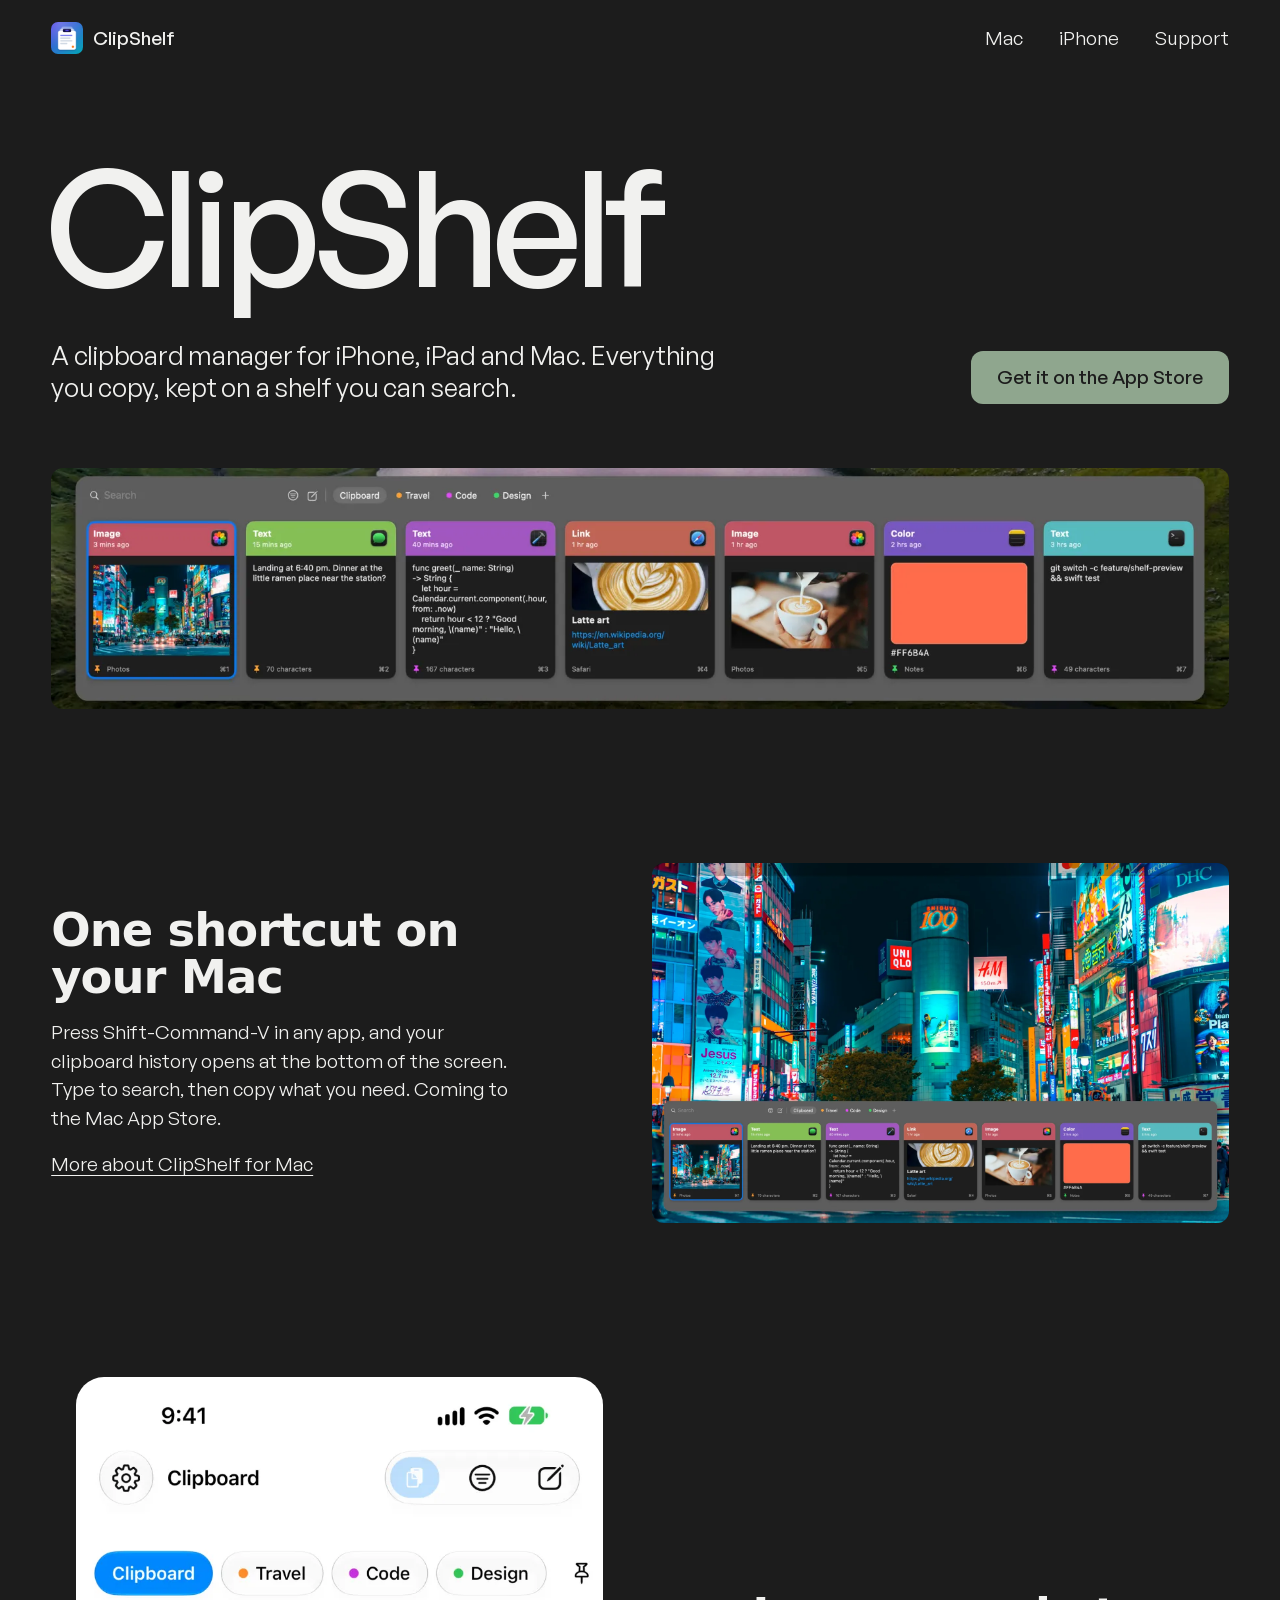
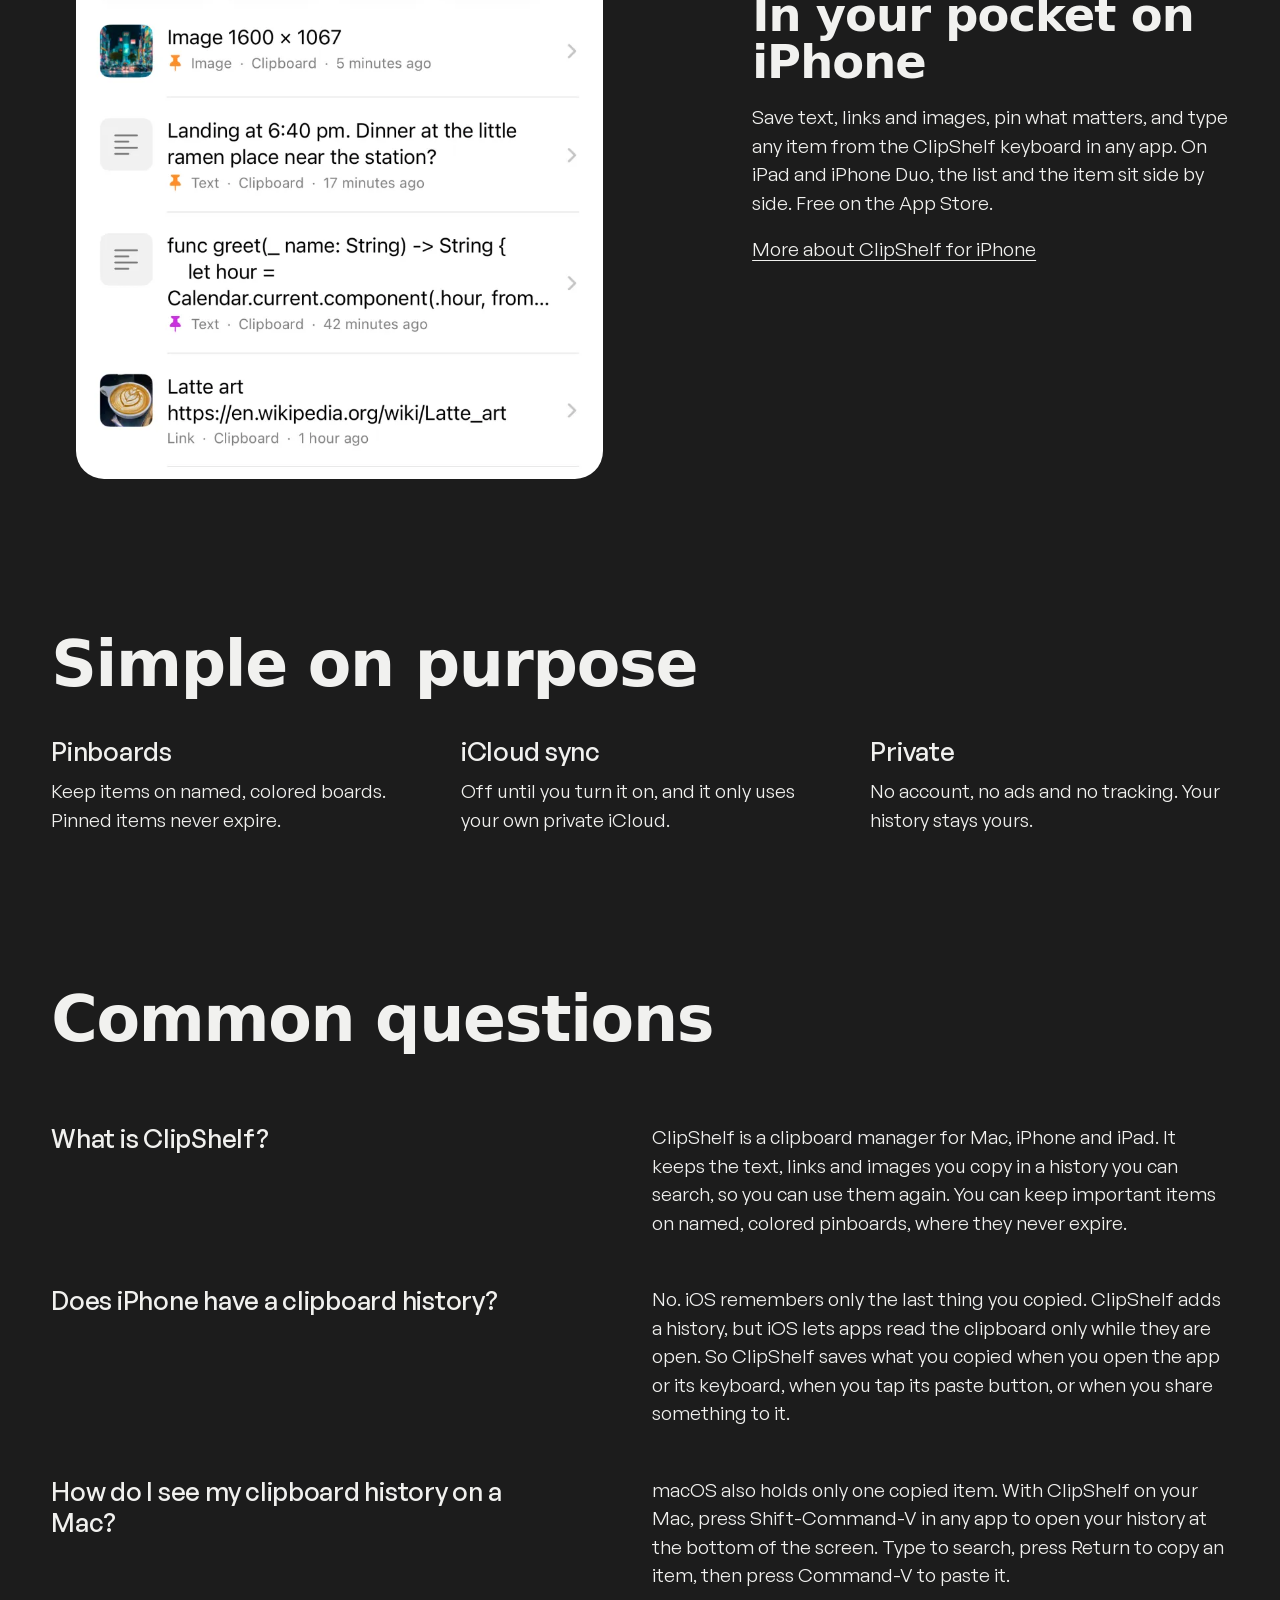
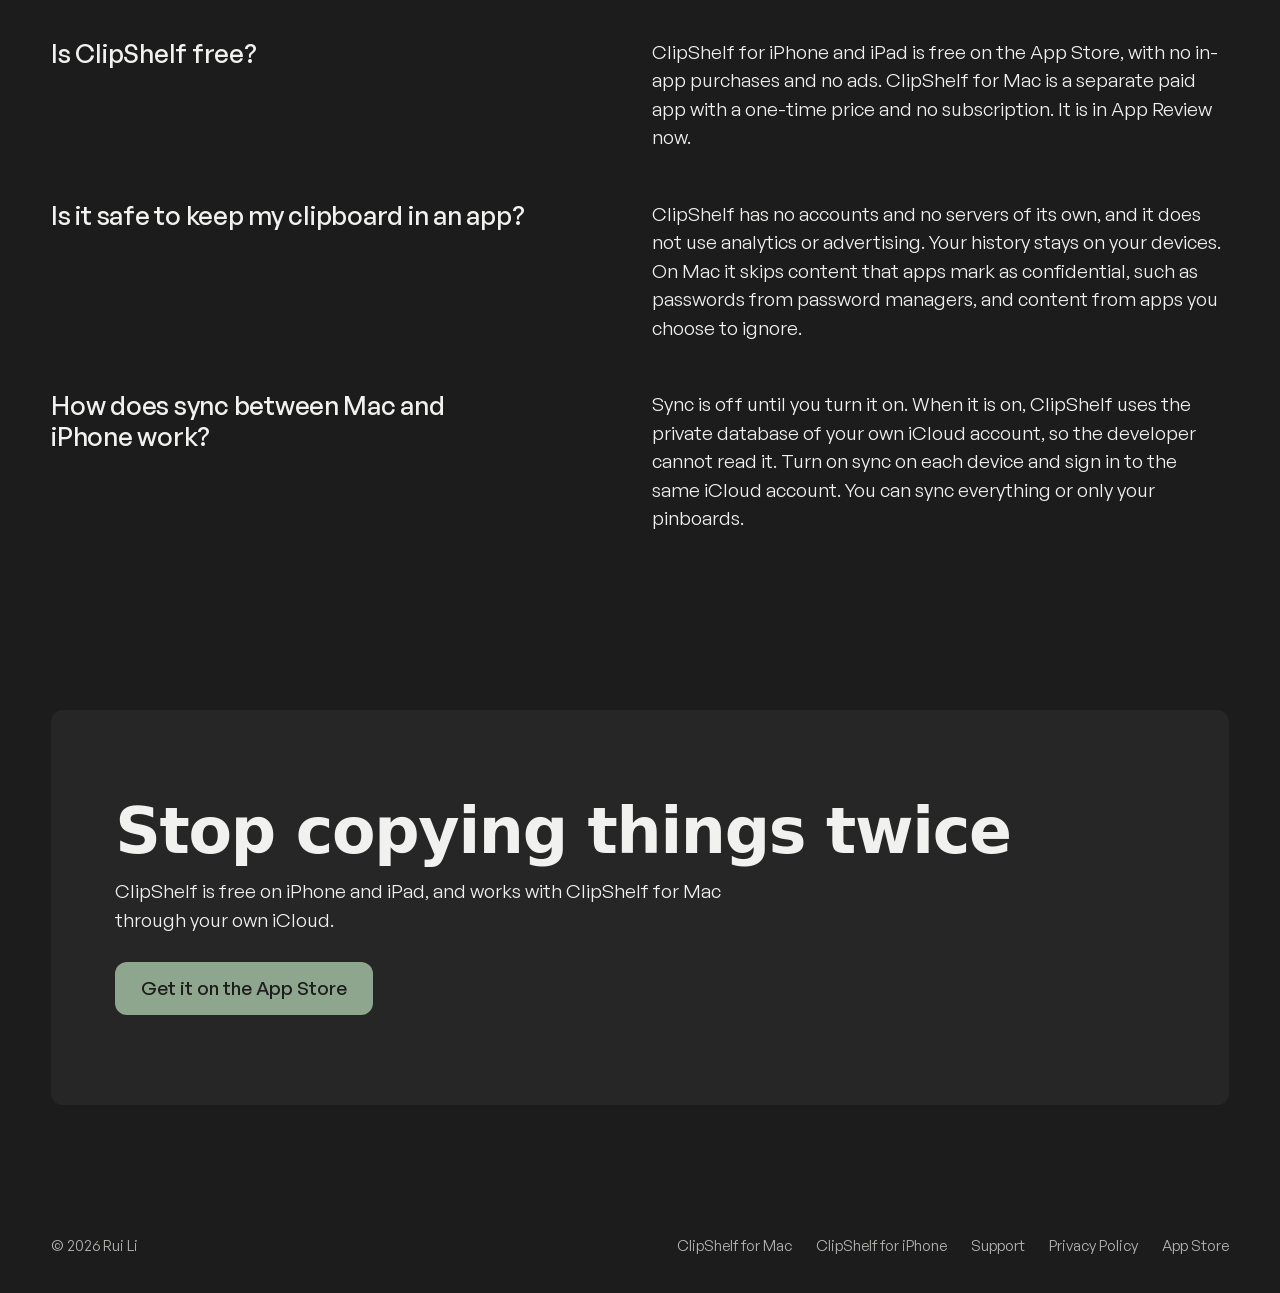
==== commit cebbe133: "Simplify the site and use the Shibuya demo photo Replace the tile board and copy demo with a plain l" ====
--- a/index.html
+++ b/index.html
@@ -24,149 +24,70 @@
 <link rel="preload" href="assets/fonts/general-sans-500.woff2" as="font" type="font/woff2" crossorigin>
 <link rel="stylesheet" href="assets/site.css">
 <script src="assets/site.js" defer></script>
-<script type="application/ld+json">{"@context":"https://schema.org","@graph":[{"@type":"Person","@id":"https://clipshelfapp.vercel.app/#publisher","name":"Rui Li","url":"https://clipshelfapp.vercel.app/"},{"@type":"WebSite","@id":"https://clipshelfapp.vercel.app/#website","url":"https://clipshelfapp.vercel.app/","name":"ClipShelf","publisher":{"@id":"https://clipshelfapp.vercel.app/#publisher"}},{"@type":"MobileApplication","@id":"https://clipshelfapp.vercel.app/iphone#app","name":"ClipShelf for iPhone and iPad","url":"https://clipshelfapp.vercel.app/iphone","downloadUrl":"https://apps.apple.com/app/id6823508990","operatingSystem":"iOS 17 or later, iPadOS 17 or later","applicationCategory":"ProductivityApplication","description":"Clipboard history for iPhone and iPad with pinboards, search, a keyboard and optional iCloud sync.","image":"https://clipshelfapp.vercel.app/assets/img/icon-192.png","screenshot":["https://clipshelfapp.vercel.app/assets/img/iphone-list.webp","https://clipshelfapp.vercel.app/assets/img/ipad.webp"],"offers":{"@type":"Offer","price":"0","priceCurrency":"USD"},"publisher":{"@id":"https://clipshelfapp.vercel.app/#publisher"}},{"@type":"SoftwareApplication","@id":"https://clipshelfapp.vercel.app/mac#app","name":"ClipShelf for Mac","url":"https://clipshelfapp.vercel.app/mac","operatingSystem":"macOS 14 or later","applicationCategory":"ProductivityApplication","description":"A clipboard manager for Mac: open your clipboard history with Shift-Command-V, search it, pin items and paste a stack in order.","image":"https://clipshelfapp.vercel.app/assets/img/icon-192.png","screenshot":["https://clipshelfapp.vercel.app/assets/img/mac-mountain.webp","https://clipshelfapp.vercel.app/assets/img/mac-stack.webp"],"publisher":{"@id":"https://clipshelfapp.vercel.app/#publisher"}}]}</script>
+<script type="application/ld+json">{"@context":"https://schema.org","@graph":[{"@type":"Person","@id":"https://clipshelfapp.vercel.app/#publisher","name":"Rui Li","url":"https://clipshelfapp.vercel.app/"},{"@type":"WebSite","@id":"https://clipshelfapp.vercel.app/#website","url":"https://clipshelfapp.vercel.app/","name":"ClipShelf","publisher":{"@id":"https://clipshelfapp.vercel.app/#publisher"}},{"@type":"MobileApplication","@id":"https://clipshelfapp.vercel.app/iphone#app","name":"ClipShelf for iPhone and iPad","url":"https://clipshelfapp.vercel.app/iphone","downloadUrl":"https://apps.apple.com/app/id6823508990","operatingSystem":"iOS 17 or later, iPadOS 17 or later","applicationCategory":"ProductivityApplication","description":"Clipboard history for iPhone and iPad with pinboards, search, a keyboard and optional iCloud sync.","image":"https://clipshelfapp.vercel.app/assets/img/icon-192.png","screenshot":["https://clipshelfapp.vercel.app/assets/img/iphone-list.webp","https://clipshelfapp.vercel.app/assets/img/ipad.webp"],"offers":{"@type":"Offer","price":"0","priceCurrency":"USD"},"publisher":{"@id":"https://clipshelfapp.vercel.app/#publisher"}},{"@type":"SoftwareApplication","@id":"https://clipshelfapp.vercel.app/mac#app","name":"ClipShelf for Mac","url":"https://clipshelfapp.vercel.app/mac","operatingSystem":"macOS 14 or later","applicationCategory":"ProductivityApplication","description":"A clipboard manager for Mac: open your clipboard history with Shift-Command-V, search it, pin items and paste a stack in order.","image":"https://clipshelfapp.vercel.app/assets/img/icon-192.png","screenshot":["https://clipshelfapp.vercel.app/assets/img/mac-mountain.webp","https://clipshelfapp.vercel.app/assets/img/mac-shibuya.webp"],"publisher":{"@id":"https://clipshelfapp.vercel.app/#publisher"}}]}</script>
 </head>
 <body>
 <a class="skip" href="#main">Skip to content</a>
 <header class="top">
-  <a class="top-mark" href="./" aria-label="ClipShelf home"><img src="assets/img/icon-192.png" width="40" height="40" alt=""></a>
+  <a class="top-mark" href="./"><img src="assets/img/icon-192.png" width="32" height="32" alt=""><span>ClipShelf</span></a>
   <nav class="top-links" aria-label="Main">
     <a href="mac">Mac</a>
     <a href="iphone">iPhone</a>
     <a href="support">Support</a>
   </nav>
-  <a class="top-action" href="https://apps.apple.com/app/id6823508990">App Store</a>
 </header>
 <main id="main">
-<section class="board hero" aria-label="ClipShelf">
-  <div class="tile hero-name"><h1><span class="hero-word">ClipShelf</span><span class="hero-what">Clipboard manager for iPhone and Mac</span></h1></div>
-  <div class="tile tile-pic hero-mac shutter"><img src="assets/img/mac-mountain.webp" width="1800" height="1125" alt="The ClipShelf shelf on a Mac, with copied images, text, code, a link and a color laid out as cards." fetchpriority="high" decoding="async"></div>
-  <div class="tile tile-pic hero-phone"><img src="assets/img/iphone-list.webp" width="800" height="1067" alt="ClipShelf on iPhone: a searchable list of copied images, text, code and links, with pinboard tabs above it." decoding="async"></div>
-  <div class="tile tile-pic hero-phone2 drift"><img src="assets/img/iphone-link.webp" width="800" height="1273" alt="A saved link in ClipShelf on iPhone, with a photo of latte art and the page title." decoding="async"></div>
-  <div class="tile hero-say"><p>Everything you copy, kept on a shelf you can search.</p><p class="note">Text, links and images, on your devices and in your own iCloud.</p></div>
-  <div class="tile tile-accent hero-get"><p class="big">Free on iPhone and iPad.</p><p><a class="button" href="https://apps.apple.com/app/id6823508990">Get it on the App Store</a></p></div>
+<section class="hero">
+  <h1>ClipShelf</h1>
+  <div class="hero-row">
+    <p>A clipboard manager for iPhone, iPad and Mac. Everything you copy, kept on a shelf you can search.</p>
+    <a class="button" href="https://apps.apple.com/app/id6823508990">Get it on the App Store</a>
+  </div>
+  <img src="assets/img/mac-shelf.webp" width="1800" height="369" alt="The ClipShelf shelf on a Mac, with copied photos, text, code, a link and a color laid out as cards." class="shot" fetchpriority="high" decoding="async">
 </section>
 
-<section class="board devices section-gap" aria-labelledby="devices">
-  <div class="tile head rise"><h2 id="devices">One shelf on every Apple device</h2><p>Copy on your Mac and find it on your iPhone. ClipShelf is built for each screen, and optional iCloud sync keeps them together.</p></div>
-  <a class="tile device d-mac rise" href="mac"><div class="device-pic"><img src="assets/img/mac-alley.webp" width="1800" height="1125" alt="ClipShelf for Mac open at the bottom of the screen over a photo of a lantern-lit alley." loading="lazy" decoding="async"></div><div class="device-text"><h3>ClipShelf for Mac</h3><p>Press Shift-Command-V in any app. Coming to the Mac App Store.</p></div></a>
-  <a class="tile device d-iphone rise" href="iphone"><div class="device-pic"><img src="assets/img/iphone-travel.webp" width="800" height="1030" alt="A Travel pinboard on iPhone, holding a photo, a message, a link and a hotel address." loading="lazy" decoding="async"></div><div class="device-text"><h3>ClipShelf for iPhone</h3><p>History, pinboards and a keyboard for any app.</p></div></a>
-  <a class="tile device d-ipad rise" href="iphone#ipad"><div class="device-pic"><img src="assets/img/ipad.webp" width="1400" height="1867" alt="ClipShelf on iPad, with the list and the selected item side by side." loading="lazy" decoding="async"></div><div class="device-text"><h3>ClipShelf for iPad</h3><p>The list and the item, side by side.</p></div></a>
-  <a class="tile device d-duo rise" href="iphone#ipad"><div class="device-pic"><img src="assets/img/duo-open.webp" width="1600" height="1162" alt="ClipShelf on an open iPhone Duo, with the list on one side of the fold and a photo on the other." loading="lazy" decoding="async"></div><div class="device-text"><h3>ClipShelf on iPhone Duo</h3><p>Open it to see the list and the item split at the fold. Close it to go back to the list.</p></div></a>
+<section class="split" aria-labelledby="mac-h">
+  <div class="split-text rise"><h2 id="mac-h">One shortcut on your Mac</h2><p>Press Shift-Command-V in any app, and your clipboard history opens at the bottom of the screen. Type to search, then copy what you need. Coming to the Mac App Store.</p><a class="more" href="mac">More about ClipShelf for Mac</a></div>
+  <div class="split-pic rise"><img src="assets/img/mac-shibuya.webp" width="1800" height="1125" alt="ClipShelf for Mac open over a photo of Shibuya at night." class="shot" loading="lazy" decoding="async"></div>
 </section>
 
-<section class="section-gap" aria-labelledby="try">
-  <div class="rows-head"><div class="tile"><h2 id="try" class="rise">Copy something and watch it land</h2><p class="rise">Open a row and press Copy, or select any words on this page and copy them. They land on a small shelf, the way they do in the app.</p></div></div>
-  <div class="rows">
-  <details class="row rise" name="clips" open data-ui>
-    <summary><span class="row-name">Landing at 6:40 pm. Dinner at the little ramen place near the station?</span><span class="row-from">Messages</span><span class="row-time">15 mins</span><span class="row-kind k-text">Text</span></summary>
-    <div class="row-body"><p>Landing at 6:40 pm. Dinner at the little ramen place near the station?</p><button type="button" class="button copy-btn" data-copy="Landing at 6:40 pm. Dinner at the little ramen place near the station?">Copy</button></div>
-  </details>
-  <details class="row rise" name="clips" data-ui>
-    <summary><span class="row-name">git switch -c feature/shelf-preview &amp;&amp; swift test</span><span class="row-from">Terminal</span><span class="row-time">3 hrs</span><span class="row-kind k-code">Code</span></summary>
-    <div class="row-body"><pre>git switch -c feature/shelf-preview &amp;&amp; swift test</pre><button type="button" class="button copy-btn" data-copy="git switch -c feature/shelf-preview &amp;&amp; swift test">Copy</button></div>
-  </details>
-  <details class="row rise" name="clips" data-ui>
-    <summary><span class="row-name">https://en.wikipedia.org/wiki/Latte_art</span><span class="row-from">Safari</span><span class="row-time">1 hr</span><span class="row-kind k-link">Link</span></summary>
-    <div class="row-body"><p>https://en.wikipedia.org/wiki/Latte_art</p><button type="button" class="button copy-btn" data-copy="https://en.wikipedia.org/wiki/Latte_art">Copy</button></div>
-  </details>
-  <details class="row rise" name="clips" data-ui>
-    <summary><span class="row-name">#FF6B4A</span><span class="row-from">Notes</span><span class="row-time">2 hrs</span><span class="row-kind k-color">Color</span></summary>
-    <div class="row-body"><p>#FF6B4A</p><button type="button" class="button copy-btn" data-copy="#FF6B4A">Copy</button></div>
-  </details>
-  <details class="row rise" name="clips" data-ui>
-    <summary><span class="row-name">Hotel Gracery Shinjuku, 1-19-1 Kabukicho, Tokyo 160-8466</span><span class="row-from">Maps</span><span class="row-time">Yesterday</span><span class="row-kind k-address">Address</span></summary>
-    <div class="row-body"><p>Hotel Gracery Shinjuku, 1-19-1 Kabukicho, Tokyo 160-8466</p><button type="button" class="button copy-btn" data-copy="Hotel Gracery Shinjuku, 1-19-1 Kabukicho, Tokyo 160-8466">Copy</button></div>
-  </details>
-  <details class="row rise" name="clips" data-ui>
-    <summary><span class="row-name">{ &quot;theme&quot;: &quot;sunset&quot;, &quot;accent&quot;: &quot;#FF6B4A&quot; }</span><span class="row-from">Xcode</span><span class="row-time">10 hrs</span><span class="row-kind k-json">JSON</span></summary>
-    <div class="row-body"><pre>{ &quot;theme&quot;: &quot;sunset&quot;, &quot;accent&quot;: &quot;#FF6B4A&quot; }</pre><button type="button" class="button copy-btn" data-copy="{ &quot;theme&quot;: &quot;sunset&quot;, &quot;accent&quot;: &quot;#FF6B4A&quot; }">Copy</button></div>
-  </details>
-  </div>
+<section class="split flip" aria-labelledby="ios-h">
+  <div class="split-text rise"><h2 id="ios-h">In your pocket on iPhone</h2><p>Save text, links and images, pin what matters, and type any item from the ClipShelf keyboard in any app. On iPad and iPhone Duo, the list and the item sit side by side. Free on the App Store.</p><a class="more" href="iphone">More about ClipShelf for iPhone</a></div>
+  <div class="split-pic rise"><img src="assets/img/iphone-list.webp" width="800" height="1067" alt="ClipShelf on iPhone: a searchable list of copied items with pinboard tabs above it." class="phone" loading="lazy" decoding="async"></div>
 </section>
 
-<section class="board mosaic section-gap" aria-labelledby="features">
-  <div class="tile m m-6x2 m-head rise"><h2 id="features">What your clipboard can do</h2></div>
-  <div class="tile m m-6x4 m-pic rise"><div class="pic"><img src="assets/img/iphone-code.webp" width="800" height="1067" alt="A Code pinboard on iPhone with Swift code, a git command, a link and JSON." loading="lazy" decoding="async"></div><div class="cap"><h3>Pinboards</h3><p>Keep items on named, colored boards, such as Travel or Code. Pinned items never expire.</p></div></div>
-  <div class="tile m m-3x2 rise"><div class="m-ui" data-ui><div class="search-ui">latte art</div></div><h3>Search</h3><p>Find items by words, then filter by type and date.</p></div>
-  <div class="tile m m-3x2 rise"><div class="swatch" data-ui></div><h3>Colors, links, images</h3><p>Each one looks like what it is.</p></div>
-  <div class="tile m m-6x4 m-pic rise"><div class="pic"><img src="assets/img/mac-stack.webp" width="1000" height="862" alt="The Paste Stack panel on Mac listing four copied items in order." loading="lazy" decoding="async"></div><div class="cap"><h3>Paste Stack on Mac</h3><p>Press Control-Command-C, copy several items, then press Command-V to paste them one by one.</p></div></div>
-  <div class="tile m m-3x4 rise"><div class="m-ui" data-ui><span class="key">⇧</span><span class="key">⌘</span><span class="key">V</span></div><h3>One shortcut on Mac</h3><p>Open your history from any app. Command-1 to Command-9 copy the first nine items.</p></div>
-  <div class="tile m m-3x4 tile-field rise"><div class="m-ui" data-ui><span class="chip"><i class="dot-o"></i>Travel</span><span class="chip"><i class="dot-p"></i>Code</span><span class="chip"><i class="dot-g"></i>Design</span></div><h3>Keyboard on iPhone</h3><p>The ClipShelf keyboard shows recent items and pinboards in any app. Tap an item to type it.</p></div>
-  <div class="tile m m-6x2 tile-accent rise"><h3>Private by design</h3><p>No account, no ads, no tracking. Sync is off until you turn it on, and then it uses your own private iCloud.</p></div>
-  <div class="tile m m-3x2 rise"><h3>Text in images</h3><p>On Mac, text in copied images is recognized on the device, so you can search for it.</p></div>
-  <div class="tile m m-3x2 rise"><h3>Link previews</h3><p>Links show the page's title and image. You can turn this off in Settings.</p></div>
+<section class="points" aria-labelledby="why">
+  <h2 id="why" class="rise">Simple on purpose</h2>
+  <div class="rise"><h3>Pinboards</h3><p>Keep items on named, colored boards. Pinned items never expire.</p></div>
+  <div class="rise"><h3>iCloud sync</h3><p>Off until you turn it on, and it only uses your own private iCloud.</p></div>
+  <div class="rise"><h3>Private</h3><p>No account, no ads and no tracking. Your history stays yours.</p></div>
 </section>
 
-<section class="fields section-gap" id="how" aria-labelledby="how-h">
-  <div class="field"><h2 id="how-h">How it works</h2><div class="clip" data-ui>
-      <div class="clip-top">Text</div>
-      <div class="clip-body">Landing at 6:40 pm.</div>
-      <div class="clip-foot"></div>
-    </div><p class="rise">First you copy it, as you always do.</p></div>
-  <div class="field"><div class="field-spacer"></div><div class="clip" data-ui>
-      <div class="clip-top">Text<span>15 mins ago</span></div>
-      <div class="clip-body">Landing at 6:40 pm.</div>
-      <div class="clip-foot"><span>Messages</span><span>⌘2</span></div>
-    </div><p class="rise">Then it lands on your shelf, with where it came from.</p></div>
-  <div class="field"><div class="field-spacer"></div><div class="clip" data-ui>
-      <div class="clip-top">Text<span>15 mins ago</span></div>
-      <div class="clip-body">Landing at 6:40 pm.</div>
-      <div class="clip-foot"><b>Pinned to Travel</b><span>⌘2</span></div>
-    </div><p class="rise">Pin it, and it stays until you remove it.</p></div>
-  <div class="field"><div class="field-spacer"></div><div class="clip" data-ui>
-      <div class="clip-top">Text<span>On iPhone and Mac</span></div>
-      <div class="clip-body">Landing at 6:40 pm.</div>
-      <div class="clip-foot"><b>Pinned to Travel</b><span>Synced</span></div>
-    </div><p class="rise">Turn on sync, and it follows you to your other devices.</p></div>
+<section class="faq" id="questions" aria-labelledby="q">
+  <h2 id="q" class="rise">Common questions</h2>
+  <div class="q rise"><h3>What is ClipShelf?</h3><div><p>ClipShelf is a clipboard manager for Mac, iPhone and iPad. It keeps the text, links and images you copy in a history you can search, so you can use them again. You can keep important items on named, colored pinboards, where they never expire.</p></div></div>
+  <div class="q rise"><h3>Does iPhone have a clipboard history?</h3><div><p>No. iOS remembers only the last thing you copied. ClipShelf adds a history, but iOS lets apps read the clipboard only while they are open. So ClipShelf saves what you copied when you open the app or its keyboard, when you tap its paste button, or when you share something to it.</p></div></div>
+  <div class="q rise"><h3>How do I see my clipboard history on a Mac?</h3><div><p>macOS also holds only one copied item. With ClipShelf on your Mac, press Shift-Command-V in any app to open your history at the bottom of the screen. Type to search, press Return to copy an item, then press Command-V to paste it.</p></div></div>
+  <div class="q rise"><h3>Is ClipShelf free?</h3><div><p>ClipShelf for iPhone and iPad is free on the App Store, with no in-app purchases and no ads. ClipShelf for Mac is a separate paid app with a one-time price and no subscription. It is in App Review now.</p></div></div>
+  <div class="q rise"><h3>Is it safe to keep my clipboard in an app?</h3><div><p>ClipShelf has no accounts and no servers of its own, and it does not use analytics or advertising. Your history stays on your devices. On Mac it skips content that apps mark as confidential, such as passwords from password managers, and content from apps you choose to ignore.</p></div></div>
+  <div class="q rise"><h3>How does sync between Mac and iPhone work?</h3><div><p>Sync is off until you turn it on. When it is on, ClipShelf uses the private database of your own iCloud account, so the developer cannot read it. Turn on sync on each device and sign in to the same iCloud account. You can sync everything or only your pinboards.</p></div></div>
 </section>
 
-<section class="section-gap" id="questions" aria-labelledby="q">
-  <div class="band band-head"><h2 id="q">Common questions</h2></div>
-  <div class="band"><h3>What is ClipShelf?</h3><div><p>ClipShelf is a clipboard manager for Mac, iPhone and iPad. It keeps the text, links and images you copy in a history you can search, so you can use them again. You can keep important items on named, colored pinboards, where they never expire.</p></div></div>
-  <div class="band"><h3>Does iPhone have a clipboard history?</h3><div><p>No. iOS remembers only the last thing you copied. ClipShelf adds a history, but iOS lets apps read the clipboard only while they are open. So ClipShelf saves what you copied when you open the app or its keyboard, when you tap its paste button, or when you share something to it.</p></div></div>
-  <div class="band"><h3>How do I see my clipboard history on a Mac?</h3><div><p>macOS also holds only one copied item. With ClipShelf on your Mac, press Shift-Command-V in any app to open your history at the bottom of the screen. Type to search, press Return to copy an item, then press Command-V to paste it.</p></div></div>
-  <div class="band"><h3>Is ClipShelf free?</h3><div><p>ClipShelf for iPhone and iPad is free on the App Store, with no in-app purchases and no ads. ClipShelf for Mac is a separate paid app with a one-time price and no subscription. It is in App Review now.</p></div></div>
-  <div class="band"><h3>Is it safe to keep my clipboard in an app?</h3><div><p>ClipShelf has no accounts and no servers of its own, and it does not use analytics or advertising. Your history stays on your devices. On Mac it skips content that apps mark as confidential, such as passwords from password managers, and content from apps you choose to ignore.</p></div></div>
-  <div class="band"><h3>How does sync between Mac and iPhone work?</h3><div><p>Sync is off until you turn it on. When it is on, ClipShelf uses the private database of your own iCloud account, so the developer cannot read it. Turn on sync on each device and sign in to the same iCloud account. You can sync everything or only your pinboards.</p></div></div>
-  <div class="band"><h3>Why does the keyboard ask for Full Access?</h3><div><p>The ClipShelf keyboard needs Full Access to read your history, which is stored in a container it shares with the app. It only inserts the items you tap. It does not record or store what you type, and it does not use the network.</p></div></div>
-</section>
-
-<section class="cta section-gap" aria-labelledby="get">
-  <div class="cta-l"><img src="assets/img/iphone-travel.webp" width="800" height="1030" alt="A Travel pinboard in ClipShelf on iPhone." loading="lazy" decoding="async"></div>
-  <div class="cta-c"><h2 id="get">Stop copying things twice</h2><p>ClipShelf is free on iPhone and iPad, and works with ClipShelf for Mac through your own iCloud.</p><p><a class="button" href="https://apps.apple.com/app/id6823508990">Get it on the App Store</a></p></div>
-  <div class="cta-r"></div>
+<section class="close rise" aria-labelledby="get">
+  <h2 id="get">Stop copying things twice</h2>
+  <p>ClipShelf is free on iPhone and iPad, and works with ClipShelf for Mac through your own iCloud.</p>
+  <a class="button" href="https://apps.apple.com/app/id6823508990">Get it on the App Store</a>
 </section>
 </main>
 <footer class="foot">
-  <a class="blocks" href="./" aria-label="ClipShelf home">
-    <span aria-hidden="true">C</span><span aria-hidden="true">l</span><span aria-hidden="true">i</span><span aria-hidden="true">p</span><span aria-hidden="true">S</span><span aria-hidden="true">h</span><span aria-hidden="true">e</span><span aria-hidden="true">l</span><span aria-hidden="true">f</span>
-  </a>
-  <div class="foot-cols">
-    <div><p class="foot-label">Apps</p><ul>
-      <li><a href="mac">ClipShelf for Mac</a></li>
-      <li><a href="iphone">ClipShelf for iPhone</a></li>
-      <li><a href="iphone#ipad">iPad and iPhone Duo</a></li>
-    </ul></div>
-    <div><p class="foot-label">Learn</p><ul>
-      <li><a href="./#how">How it works</a></li>
-      <li><a href="./#questions">Common questions</a></li>
-      <li><a href="mac#keys">Mac keyboard shortcuts</a></li>
-    </ul></div>
-    <div><p class="foot-label">Help</p><ul>
-      <li><a href="support">Support</a></li>
-      <li><a href="privacy">Privacy Policy</a></li>
-    </ul></div>
-    <div><p class="foot-label">Contact</p><ul>
-      <li><a href="https://github.com/RyanLii/clipshelf-site/issues">Open an issue on GitHub</a></li>
-      <li><a href="https://apps.apple.com/app/id6823508990">ClipShelf on the App Store</a></li>
-    </ul></div>
-  </div>
-  <div class="foot-end"><span>© 2026 Rui Li</span><span>No accounts. No ads. No tracking.</span></div>
+  <span>© 2026 Rui Li</span>
+  <ul>
+    <li><a href="mac">ClipShelf for Mac</a></li>
+    <li><a href="iphone">ClipShelf for iPhone</a></li>
+    <li><a href="support">Support</a></li>
+    <li><a href="privacy">Privacy Policy</a></li>
+    <li><a href="https://apps.apple.com/app/id6823508990">App Store</a></li>
+  </ul>
 </footer>
-<aside id="shelf" class="shelf" aria-label="Your shelf on this page" hidden>
-  <div class="shelf-bar"><span class="shelf-status" role="status"></span><button type="button" class="shelf-close">Close</button></div>
-  <div class="shelf-list"></div>
-</aside>
 </body>
 </html>
--- a/assets/site.css
+++ b/assets/site.css
@@ -5,266 +5,118 @@
 :root {
   --bg: #1c1c1c;
   --surface: #262626;
-  --surface-2: #303030;
   --ink: #f1f1ef;
   --muted: #b4b5b0;
   --accent: #8fa68e;
   --accent-ink: #1c1c1c;
-  --field: #c8c5ba;
-  --field-ink: #1c1c1c;
-  --gap: 8px;
-  --edge: 8px;
-  --radius: 8px;
-  --step-small: clamp(0.8125rem, 0.79rem + 0.1vw, 0.875rem);
+  --edge: clamp(20px, 4vw, 64px);
+  --radius: 12px;
+  --gap: clamp(96px, 12vw, 176px);
+  --step-small: 0.9375rem;
   --step-body: clamp(1.0625rem, 1rem + 0.25vw, 1.1875rem);
   --step-lead: clamp(1.25rem, 1.1rem + 0.7vw, 1.625rem);
-  --step-head: clamp(2rem, 1.3rem + 3.2vw, 4rem);
+  --step-head: clamp(2.25rem, 1.4rem + 3.2vw, 4rem);
+  --step-title: clamp(4.5rem, 12.5vw, 13rem);
   --ease: cubic-bezier(.2, .7, .2, 1);
 }
 
 *, *::before, *::after { box-sizing: border-box; }
-html { -webkit-text-size-adjust: 100%; scroll-behavior: smooth; scroll-padding-top: 76px; }
-body {
-  margin: 0;
-  background: var(--bg);
-  color: var(--ink);
-  font: 400 var(--step-body)/1.45 "General Sans", system-ui, sans-serif;
-  -webkit-font-smoothing: antialiased;
-}
+html { -webkit-text-size-adjust: 100%; scroll-behavior: smooth; scroll-padding-top: 88px; }
+body { margin: 0; background: var(--bg); color: var(--ink); font: 400 var(--step-body)/1.5 "General Sans", system-ui, sans-serif; -webkit-font-smoothing: antialiased; }
 img { display: block; max-width: 100%; height: auto; }
 a { color: inherit; }
-h1, h2, h3, p, ul, ol, dl, dd, figure { margin: 0; padding: 0; }
-ul, ol { list-style: none; }
-h2 { font-size: var(--step-head); font-weight: 700; letter-spacing: -0.02em; line-height: 0.98; }
-h3 { font-size: var(--step-lead); font-weight: 500; letter-spacing: -0.01em; line-height: 1.15; }
-p + p { margin-top: 0.8em; }
-code { font-family: ui-monospace, "SF Mono", Menlo, monospace; font-size: 0.92em; }
-:focus-visible { outline: 3px solid var(--ink); outline-offset: 2px; }
+h1, h2, h3, p, ul, ol, figure { margin: 0; padding: 0; }
+ul { list-style: none; }
+h2 { font-size: var(--step-head); font-weight: 700; letter-spacing: -0.02em; line-height: 1; }
+h3 { font-size: var(--step-lead); font-weight: 500; letter-spacing: -0.01em; line-height: 1.2; }
+:focus-visible { outline: 3px solid var(--ink); outline-offset: 3px; }
 ::selection { background: var(--accent); color: var(--accent-ink); }
 .skip { position: absolute; left: -999px; top: 0; z-index: 30; padding: 12px 16px; background: var(--ink); color: var(--bg); }
 .skip:focus { left: 8px; top: 8px; }
 
-/* The board */
-.board { display: grid; gap: var(--gap); padding: 0 var(--edge); }
-.section { margin-top: var(--gap); }
-.section-gap { margin-top: clamp(96px, 11vw, 168px); }
-.tile { background: var(--surface); border-radius: var(--radius); padding: 24px; overflow: hidden; position: relative; min-width: 0; }
-.tile-pic { padding: 0; background: var(--surface-2); }
-.tile-pic img { position: absolute; inset: 0; width: 100%; height: 100%; object-fit: cover; }
-.tile-accent { background: var(--accent); color: var(--accent-ink); }
-.tile-field { background: var(--field); color: var(--field-ink); }
-.tile-dark { background: #111; }
+.button {
+  display: inline-block; padding: 15px 26px; border-radius: var(--radius); background: var(--accent); color: var(--accent-ink);
+  font-weight: 500; line-height: 1.2; text-decoration: none; transition: transform .18s var(--ease), background-color .18s var(--ease);
+}
+.button:hover { background: #a1b6a0; transform: translateY(-2px); }
+.button:active { transform: translateY(0) scale(.98); }
 
-.button {
-  display: inline-block; padding: 14px 22px; border: 0; border-radius: var(--radius);
-  background: var(--accent-ink); color: var(--ink); font: 500 var(--step-body)/1.2 "General Sans", system-ui, sans-serif;
-  text-decoration: none; cursor: pointer; transition: transform .18s var(--ease), background-color .18s var(--ease);
+/* Bar */
+.top {
+  position: sticky; top: 0; z-index: 10; background: var(--bg); padding: 14px var(--edge);
+  display: flex; align-items: center; justify-content: space-between; gap: 24px;
 }
-.button:hover { background: #000; transform: translateY(-2px); }
-.button:active { transform: translateY(0) scale(.98); }
-.button-accent { background: var(--accent); color: var(--accent-ink); }
-.button-accent:hover { background: #a1b6a0; }
-.note { font-size: var(--step-small); }
+.top-mark { display: flex; align-items: center; gap: 10px; font-weight: 500; text-decoration: none; }
+.top-mark img { width: 32px; height: 32px; border-radius: 7px; }
+.top-links { display: flex; align-items: center; gap: clamp(16px, 3vw, 36px); }
+.top-links a { padding: 10px 0; text-decoration: none; transition: color .15s; }
+.top-links a:hover, .top-links a[aria-current] { color: var(--accent); }
 
-/* Top row */
-.top {
-  position: sticky; top: 0; z-index: 10; background: var(--bg); padding: var(--edge);
-  display: grid; grid-template-columns: 60px 1fr auto; gap: var(--gap);
+/* Home hero */
+.hero { padding: clamp(32px, 6vw, 72px) var(--edge) 0; }
+.hero h1 { font-size: var(--step-title); font-weight: 500; letter-spacing: -0.05em; line-height: .95; margin-left: -0.04em; }
+.hero-row { display: flex; flex-wrap: wrap; align-items: flex-end; justify-content: space-between; gap: 24px 48px; margin-top: clamp(20px, 3vw, 40px); }
+.hero-row p { font-size: var(--step-lead); line-height: 1.25; letter-spacing: -0.01em; max-width: 26em; }
+.shot { display: block; width: 100%; border-radius: var(--radius); }
+.hero .shot { margin-top: clamp(32px, 5vw, 64px); }
+
+/* Page hero */
+.page-hero { padding: clamp(32px, 6vw, 72px) var(--edge) 0; }
+.page-hero h1 { font-size: clamp(2.75rem, 7vw, 6.5rem); font-weight: 500; letter-spacing: -0.035em; line-height: 1; }
+.page-hero p { font-size: var(--step-lead); line-height: 1.25; max-width: 28em; margin-top: 20px; }
+.page-hero .button { margin-top: 28px; }
+.page-hero .shot { margin-top: clamp(32px, 5vw, 64px); }
+
+/* Sections: text beside one picture */
+.split {
+  display: grid; grid-template-columns: repeat(12, 1fr); column-gap: 24px; align-items: center;
+  margin-top: var(--gap); padding: 0 var(--edge);
 }
-.top > * { min-height: 60px; border-radius: var(--radius); }
-.top-mark { background: var(--surface); display: grid; place-items: center; transition: background-color .18s var(--ease); }
-.top-mark:hover { background: var(--surface-2); }
-.top-mark img { width: 40px; height: 40px; border-radius: 9px; }
-.top-links { background: var(--surface); display: flex; align-items: center; gap: clamp(14px, 2.4vw, 36px); padding: 0 24px; justify-content: flex-end; }
-.top-links a { text-decoration: none; transition: color .15s; font-weight: 500; padding: 8px 0; }
-.top-links a:hover { color: var(--accent); }
-.top-links a[aria-current] { color: var(--accent); }
-.top-action {
-  display: flex; align-items: center; padding: 0 24px; background: var(--ink); color: var(--bg);
-  font-weight: 500; text-decoration: none; transition: background-color .18s var(--ease);
-}
-.top-action:hover { background: var(--accent); }
+.split-text { grid-column: 1 / 6; }
+.split-pic { grid-column: 7 / 13; }
+.split.flip .split-text { grid-column: 8 / 13; grid-row: 1; }
+.split.flip .split-pic { grid-column: 1 / 7; grid-row: 1; }
+.split-text h2 { font-size: clamp(2rem, 1.3rem + 2vw, 3rem); }
+.split-text > * + * { margin-top: 18px; }
+.split-text .more { display: inline-block; text-underline-offset: 4px; }
+.split-text .more:hover { color: var(--accent); }
+.phone { max-height: min(78svh, 760px); width: auto; margin-inline: auto; border-radius: 28px; }
+.list { display: grid; gap: 10px; }
+.list li { padding-left: 1em; text-indent: -1em; }
+.list li::before { content: "– "; }
+.steps { list-style: decimal; padding-left: 1.3em; display: grid; gap: 10px; }
+.keys-title { font-size: var(--step-lead); font-weight: 500; letter-spacing: -0.01em; line-height: 1.2; margin-bottom: 8px; }
+.keys { width: 100%; border-collapse: collapse; }
+.keys th, .keys td { text-align: left; padding: 12px 0; vertical-align: top; }
+.keys th { font-weight: 500; width: 46%; }
+.keys tr + tr th, .keys tr + tr td { border-top: 1px solid #ffffff22; }
 
-/* Hero: two by two */
-.hero {
-  grid-template-columns: repeat(12, 1fr);
-  grid-template-rows: minmax(300px, 1fr) minmax(300px, 1fr);
-  min-height: calc(100svh - 84px);
-}
-.hero-name { grid-column: 1 / 7; display: flex; align-items: flex-end; background: var(--field); color: var(--field-ink); }
-.hero-name h1 { font-size: clamp(72px, 10.6vw, 176px); font-weight: 500; letter-spacing: -0.05em; line-height: .92; }
-.hero-word { display: block; }
-.hero-what { display: block; margin-top: 16px; font-size: var(--step-lead); font-weight: 500; letter-spacing: -0.01em; line-height: 1.15; }
-.hero-mac { grid-column: 7 / 13; }
-.hero-mac img { object-position: 50% 100%; }
-.hero-phone { grid-column: 1 / 4; }
-.hero-phone2 { grid-column: 4 / 7; }
-.hero-phone img, .hero-phone2 img { object-position: 50% 0; }
-.hero-say { grid-column: 7 / 10; display: flex; flex-direction: column; justify-content: space-between; gap: 20px; }
-.hero-get { grid-column: 10 / 13; display: flex; flex-direction: column; justify-content: space-between; gap: 20px; }
-.hero-say p, .hero-get p.big { font-size: var(--step-lead); line-height: 1.2; letter-spacing: -0.01em; font-weight: 500; }
+/* Three points */
+.points { margin-top: var(--gap); padding: 0 var(--edge); display: grid; grid-template-columns: repeat(3, 1fr); gap: 40px clamp(24px, 4vw, 64px); }
+.points > h2 { grid-column: 1 / -1; }
+.points p { margin-top: 10px; }
 
-/* Devices */
-.devices { grid-template-columns: repeat(12, 1fr); }
-.devices .head { grid-column: 1 / 7; background: var(--accent); color: var(--accent-ink); min-height: 300px; display: flex; flex-direction: column; justify-content: space-between; gap: 32px; }
-.device { text-decoration: none; display: flex; flex-direction: column; padding: 0; transition: background-color .18s var(--ease); }
-.device:hover { background: var(--surface-2); }
-.device img { flex: 1 1 auto; min-height: 0; width: 100%; object-fit: cover; transition: transform .6s var(--ease); }
-.device:hover img { transform: scale(1.02); }
-.device-pic { flex: 1 1 auto; overflow: hidden; display: flex; min-height: 240px; }
-.device-text { padding: 20px 24px 24px; }
-.device-text p { margin-top: 6px; }
-.d-mac { grid-column: 7 / 13; grid-row: 1 / 3; }
-.d-mac img { object-position: 50% 100%; }
-.d-iphone { grid-column: 1 / 4; }
-.d-iphone img { object-position: 50% 0; }
-.d-ipad { grid-column: 4 / 7; }
-.d-ipad img { object-position: 50% 0; }
-.d-duo { grid-column: 1 / 13; }
-.d-duo .device-pic { background: #000; justify-content: center; max-height: 620px; }
-.d-duo img { object-fit: contain; }
+/* Questions */
+.faq { margin-top: var(--gap); padding: 0 var(--edge); }
+.faq > h2 { margin-bottom: clamp(24px, 4vw, 48px); }
+.q { display: grid; grid-template-columns: repeat(12, 1fr); column-gap: 24px; padding: 24px 0; }
+.q h3 { grid-column: 1 / 6; }
+.q div { grid-column: 7 / 13; }
 
-/* Rows: the live clipboard */
-.rows-head { display: grid; grid-template-columns: repeat(12, 1fr); gap: var(--gap); padding: 0 var(--edge); margin-bottom: var(--gap); }
-.rows-head .tile { grid-column: 1 / 13; display: grid; grid-template-columns: repeat(12, 1fr); gap: var(--gap); background: transparent; padding: 24px 16px; }
-.rows-head h2 { grid-column: 1 / 8; }
-.rows-head p { grid-column: 8 / 13; align-self: end; }
-.rows { padding: 0 var(--edge); display: grid; gap: 4px; }
-.row { background: var(--surface); border-radius: var(--radius); transition: background-color .15s var(--ease); }
-.row summary {
-  list-style: none; cursor: pointer; display: grid; align-items: center; gap: 16px;
-  grid-template-columns: minmax(0, 5fr) minmax(0, 2fr) minmax(0, 2fr) 104px;
-  min-height: 72px; padding: 8px 8px 8px 20px;
-  font-size: var(--step-lead); letter-spacing: -0.01em;
-}
-.row summary::-webkit-details-marker { display: none; }
-.row:hover { background: var(--surface-2); }
-.row[open] { background: var(--accent); color: var(--accent-ink); }
-.row-name { white-space: nowrap; overflow: hidden; text-overflow: ellipsis; font-weight: 500; }
-.row-kind {
-  text-align: center; padding: 10px 6px; border-radius: 6px; color: #111; font-size: var(--step-body); font-weight: 500;
-}
-.k-text { background: #9ac46c; } .k-code { background: #d29ae0; } .k-link { background: #e49a86; }
-.k-color { background: #ff8a6d; } .k-address { background: #e8c35f; } .k-json { background: #72c6c9; }
-.row-body { padding: 4px 20px 24px; display: flex; flex-wrap: wrap; gap: 16px 32px; align-items: end; justify-content: space-between; }
-.row-body p, .row-body pre { font-size: 17px; line-height: 1.45; margin: 0; max-width: 72ch; white-space: pre-wrap; overflow-wrap: anywhere; }
-.row-body pre { font-family: ui-monospace, "SF Mono", Menlo, monospace; font-size: 16px; }
-.copy-btn { flex: none; }
-.no-js .copy-btn { display: none; }
-.rows-note { padding: 16px 24px 0; }
-
-/* Mosaic */
-.mosaic { grid-template-columns: repeat(12, 1fr); grid-auto-rows: minmax(104px, auto); grid-auto-flow: dense; }
-.m { display: flex; flex-direction: column; justify-content: flex-end; gap: 6px; }
-.m-6x4 { grid-column: span 6; grid-row: span 4; }
-.m-6x2 { grid-column: span 6; grid-row: span 2; }
-.m-3x4 { grid-column: span 3; grid-row: span 4; }
-.m-3x2 { grid-column: span 3; grid-row: span 2; }
-.m-head { justify-content: flex-start; background: var(--field); color: var(--field-ink); }
-.m p { font-size: var(--step-small); line-height: 1.4; font-size: 16px; }
-.m h3 { font-size: var(--step-body); font-weight: 500; line-height: 1.2; letter-spacing: 0; }
-.m-pic { padding: 0; }
-.m-pic .pic { flex: 1 1 0; min-height: 200px; overflow: hidden; }
-.m-pic .pic img { width: 100%; height: 100%; object-fit: cover; object-position: 50% 12%; }
-.m-pic .cap { padding: 16px 24px 22px; display: grid; gap: 6px; }
-.m-ui { flex: 1 1 auto; font-size: 30px; display: flex; align-items: flex-start; flex-wrap: wrap; gap: .3em; margin: 0 -40px 14px 0; }
-.key { display: inline-grid; place-items: center; min-width: 1.9em; height: 1.9em; padding: 0 .4em; border-radius: 8px; background: var(--ink); color: var(--bg); font-weight: 500; }
-.chip { display: inline-flex; align-items: center; gap: .35em; padding: .25em .6em; border-radius: 99px; background: var(--surface-2); white-space: nowrap; font-size: .7em; font-weight: 500; }
-.chip i { width: .55em; height: .55em; border-radius: 50%; display: block; }
-.swatch { width: 100%; flex: 1 1 auto; min-height: 90px; border-radius: 6px; background: #ff6b4a; margin-bottom: 14px; }
-.search-ui { width: 100%; background: var(--surface-2); padding: .4em .6em; border-radius: 10px; font-size: .75em; white-space: nowrap; }
-
-/* Four fields */
-.fields { display: grid; grid-template-columns: repeat(4, 1fr); }
-.field { min-height: 76svh; padding: 28px; display: grid; grid-template-rows: auto 1fr auto; gap: 40px; }
-.field .clip { align-self: center; }
-.field:nth-child(1) { background: #8fa68e; color: #1c1c1c; }
-.field:nth-child(2) { background: #c8c5ba; color: #1c1c1c; }
-.field:nth-child(3) { background: #e6e4dc; color: #1c1c1c; }
-.field:nth-child(4) { background: #303030; }
-.field h2 { font-size: clamp(22px, 2.2vw, 32px); }
-.field-spacer { height: clamp(22px, 2.2vw, 32px); }
-.field > p { font-size: clamp(22px, 2vw, 30px); line-height: 1.12; letter-spacing: -0.01em; font-weight: 500; }
-.clip {
-  background: #1c1c1c; color: #f1f1ef; border-radius: 10px; overflow: hidden; width: min(100%, 260px);
-  transition: transform .15s var(--ease);
-}
-.field:hover .clip { transform: translateY(-6px); }
-.clip-top { min-height: 58px; background: #9ac46c; color: #111; padding: 10px 14px; font-weight: 500; font-size: 15px; line-height: 1.25; }
-.clip-top span { display: block; font-weight: 400; font-size: 13px; }
-.clip-body { padding: 14px; font-size: 15px; line-height: 1.35; min-height: 92px; }
-.clip-foot { padding: 0 14px 12px; display: flex; justify-content: space-between; gap: 8px; font-size: 13px; color: var(--muted); min-height: 30px; }
-.clip-foot b { font-weight: 500; color: var(--accent); }
-
-/* Bands */
-.band { display: grid; grid-template-columns: repeat(12, 1fr); gap: 0 16px; padding: 56px 24px; background: var(--bg); }
-.band:nth-of-type(even) { background: var(--surface); }
-.band h3 { grid-column: 1 / 6; font-size: clamp(22px, 1.4rem + .7vw, 32px); font-weight: 700; line-height: 1.1; letter-spacing: -0.015em; }
-.band div { grid-column: 7 / 13; }
-.band-head { background: var(--accent) !important; color: var(--accent-ink); min-height: 40svh; display: flex; align-items: flex-end; padding: 24px; }
-.band-head h2 { font-size: clamp(48px, 7vw, 112px); letter-spacing: -0.03em; line-height: .95; }
-
-/* Action row */
-.cta { display: grid; grid-template-columns: repeat(12, 1fr); gap: var(--gap); margin-top: var(--gap); }
-.cta > div { min-height: 360px; border-radius: var(--radius); overflow: hidden; }
-.cta-l { grid-column: 1 / 3; border-radius: 0 var(--radius) var(--radius) 0 !important; }
-.cta-l img { width: 100%; height: 100%; object-fit: cover; object-position: 50% 10%; }
-.cta-c { grid-column: 3 / 11; background: var(--accent); color: var(--accent-ink); padding: 40px; display: flex; flex-direction: column; justify-content: center; align-items: flex-start; gap: 14px; }
-.cta-c h2 { font-size: clamp(32px, 3.4vw, 48px); }
-.cta-r { grid-column: 11 / 13; background: var(--field); border-radius: var(--radius) 0 0 var(--radius) !important; }
+/* Close */
+.close { margin: var(--gap) var(--edge) 0; padding: clamp(40px, 7vw, 96px) clamp(24px, 5vw, 72px); background: var(--surface); border-radius: var(--radius); }
+.close p { margin-top: 14px; max-width: 34em; }
+.close .button { margin-top: 28px; }
 
 /* Footer */
-.foot { margin-top: clamp(96px, 11vw, 168px); background: var(--surface); padding: 24px var(--edge) 24px; }
-.blocks { display: flex; gap: 4px; align-items: flex-end; height: 34svh; min-height: 180px; text-decoration: none; }
-.blocks span {
-  flex: 1 1 0; display: flex; align-items: flex-end; justify-content: center; border-radius: 4px; padding-bottom: .05em;
-  background: var(--bg); color: var(--ink); font-size: clamp(30px, 8.2vw, 136px); font-weight: 700; line-height: 1; transition: transform .2s var(--ease);
-}
-.blocks span:nth-child(1) { height: 100%; background: var(--accent); color: var(--accent-ink); }
-.blocks span:nth-child(2) { height: 72%; }
-.blocks span:nth-child(3) { height: 84%; }
-.blocks span:nth-child(4) { height: 64%; }
-.blocks span:nth-child(5) { height: 92%; background: var(--field); color: var(--field-ink); }
-.blocks span:nth-child(6) { height: 76%; }
-.blocks span:nth-child(7) { height: 100%; }
-.blocks span:nth-child(8) { height: 68%; }
-.blocks span:nth-child(9) { height: 88%; background: var(--accent); color: var(--accent-ink); }
-.blocks:hover span { transform: translateY(-4px); }
-.foot-cols { display: grid; grid-template-columns: repeat(12, 1fr); gap: 32px 16px; margin: 56px 16px 0; font-size: 15px; }
-.foot-cols > div { grid-column: span 3; }
-.foot-label { font-weight: 500; color: var(--muted); margin-bottom: 8px; }
-.foot-cols a { text-decoration: none; display: inline-block; padding: 3px 0; transition: color .15s; }
-.foot-cols a:hover { color: var(--accent); }
-.foot-end { margin: 48px 16px 0; display: flex; justify-content: space-between; align-items: center; gap: 16px; font-size: var(--step-small); color: var(--muted); }
+.foot { margin-top: clamp(64px, 8vw, 112px); padding: 28px var(--edge) 36px; display: flex; flex-wrap: wrap; justify-content: space-between; gap: 16px 32px; font-size: var(--step-small); color: var(--muted); }
+.foot ul { display: flex; flex-wrap: wrap; gap: 6px 24px; }
+.foot a { text-decoration: none; transition: color .15s; }
+.foot a:hover { color: var(--ink); }
 
-/* Product and text pages */
-.page-hero { grid-template-columns: repeat(12, 1fr); min-height: calc(82svh - 84px); }
-.page-title { grid-column: 1 / 7; background: var(--field); color: var(--field-ink); display: flex; flex-direction: column; justify-content: flex-end; gap: 20px; }
-.page-title h1 { font-size: clamp(40px, 5.2vw, 84px); font-weight: 500; letter-spacing: -0.035em; line-height: .96; }
-.page-title p { font-size: var(--step-lead); line-height: 1.25; max-width: 32ch; }
-.page-pic { grid-column: 7 / 13; }
-.page-pic img { object-position: 50% 100%; }
-.page-pic.portrait img { object-position: 50% 0; }
-.split { grid-template-columns: repeat(12, 1fr); }
-.split .s-text { grid-column: span 6; padding: 32px; display: flex; flex-direction: column; justify-content: center; gap: 14px; min-height: 420px; }
-.split .s-text h2 { font-size: clamp(30px, 3.2vw, 52px); }
-.split .s-pic { grid-column: span 6; min-height: 420px; max-height: 720px; }
-.split .s-pic img { object-position: 50% 0; }
-.split .s-pic.bottom img { object-position: 50% 100%; }
-.split .s-pic.contain { background: #000; }
-.split .s-pic.contain img { object-fit: contain; }
-.split ul { display: grid; gap: 8px; }
-.steps { list-style: decimal; padding-left: 1.3em; display: grid; gap: 8px; }
-.split li { padding-left: 1em; text-indent: -1em; }
-.split li::before { content: "– "; }
-.keys-table { width: 100%; border-collapse: collapse; }
-.keys-table th, .keys-table td { text-align: left; padding: 12px 0; vertical-align: top; }
-.keys-table th { font-weight: 500; width: 40%; }
-.keys-table tr + tr th, .keys-table tr + tr td { border-top: 1px solid #ffffff22; }
-
-.doc { padding: clamp(32px, 5vw, 72px) 24px; display: grid; grid-template-columns: repeat(12, 1fr); gap: 0 16px; background: var(--surface); border-radius: var(--radius); margin: 0 var(--edge); }
-.doc > * { grid-column: 4 / 10; }
-.doc h1 { font-size: clamp(40px, 5vw, 76px); font-weight: 500; letter-spacing: -0.03em; line-height: 1; margin-bottom: 20px; }
+/* Text pages */
+.doc { padding: clamp(32px, 6vw, 72px) var(--edge) 0; max-width: calc(46rem + 2 * var(--edge)); margin-inline: auto; }
+.doc h1 { font-size: clamp(2.75rem, 6vw, 5rem); font-weight: 500; letter-spacing: -0.03em; line-height: 1; margin-bottom: 20px; }
 .doc h2 { font-size: var(--step-lead); font-weight: 500; letter-spacing: -0.01em; line-height: 1.2; margin: 40px 0 10px; }
 .doc p + p { margin-top: .7em; }
 .doc ul { display: grid; gap: 8px; margin-top: 8px; }
@@ -272,127 +124,26 @@
 .doc li::before { content: "– "; }
 .doc a { text-underline-offset: 3px; }
 
-/* The shelf at the bottom of the screen: the one thing that truly floats */
-.shelf {
-  position: fixed; left: 8px; right: 8px; bottom: 8px; z-index: 20; background: #2a2a2a; border-radius: 14px; padding: 14px;
-  box-shadow: 0 18px 48px rgb(0 0 0 / .5); /* taste-skill-ignore: this panel truly floats over the page */ transform: translateY(0); transition: transform .32s var(--ease), opacity .32s var(--ease);
-}
-.shelf[hidden] { display: none; }
-.shelf.closing { transform: translateY(120%); opacity: 0; }
-.shelf-bar { display: flex; justify-content: space-between; align-items: center; gap: 16px; margin-bottom: 10px; font-size: 15px; }
-.shelf-close { background: var(--surface-2); color: var(--ink); border: 0; border-radius: 8px; padding: 8px 12px; font: 500 15px "General Sans", system-ui; cursor: pointer; min-height: 40px; }
-.shelf-close:hover { background: #3c3c3c; }
-.shelf-list { display: flex; gap: 8px; overflow-x: auto; padding-bottom: 2px; }
-.shelf-card {
-  flex: 0 0 200px; height: 118px; border: 0; padding: 0; border-radius: 10px; overflow: hidden; background: #1c1c1c; color: #f1f1ef; cursor: pointer;
-  text-align: left; font: 400 14px/1.3 "General Sans", system-ui; display: flex; flex-direction: column; animation: land .34s var(--ease);
-}
-.shelf-card:hover { outline: 2px solid var(--accent); }
-.shelf-card b { display: block; padding: 6px 10px; color: #111; font-weight: 500; }
-.shelf-card span { padding: 8px 10px; overflow: hidden; overflow-wrap: anywhere; display: -webkit-box; -webkit-line-clamp: 3; -webkit-box-orient: vertical; }
-@keyframes land { from { transform: translateY(24px); opacity: 0; } }
-
 /* Motion */
-.js .rise { opacity: 0; transform: translateY(24px); transition: opacity .6s var(--ease), transform .6s var(--ease); transition-delay: calc(var(--i, 0) * 70ms); }
+.js .rise { opacity: 0; transform: translateY(20px); transition: opacity .6s var(--ease), transform .6s var(--ease); transition-delay: calc(var(--i, 0) * 70ms); }
 .js .rise.in { opacity: 1; transform: none; }
-.shutter { animation: shutter 1.1s var(--ease) both; }
-.shutter img { animation: settle 1.1s var(--ease) both; }
-@keyframes shutter { from { clip-path: inset(0 0 100% 0); } to { clip-path: inset(0); } }
-@keyframes settle { from { transform: scale(1.12); } to { transform: none; } }
-.drift img { animation: drift 24s ease-in-out infinite alternate; }
-@keyframes drift { to { transform: scale(1.06); } }
-
 @media (prefers-reduced-motion: reduce) {
   html { scroll-behavior: auto; }
   *, *::before, *::after { animation: none !important; transition-duration: .01ms !important; }
   .js .rise { opacity: 1; transform: none; }
 }
 
-@media (max-width: 1000px) {
-  .devices .head { grid-column: 1 / 13; min-height: 240px; }
-  .d-mac { grid-column: 1 / 13; grid-row: auto; }
-  .d-iphone { grid-column: 1 / 7; }
-  .d-ipad { grid-column: 7 / 13; }
-  .band h3 { grid-column: 1 / 7; }
-  .band div { grid-column: 7 / 13; }
-  .m-3x4, .m-3x2 { grid-column: span 6; }
-  .m-6x4, .m-6x2 { grid-column: span 12; }
-  .m-3x4 { grid-row: span 3; }
-  .doc > * { grid-column: 2 / 12; }
-  .row summary { grid-template-columns: minmax(0, 6fr) minmax(0, 2fr) 96px; }
-  .row-time { display: none; }
-  .hero-say { grid-column: 7 / 13; grid-row: 2; align-self: stretch; }
-  .hero-phone, .hero-phone2 { grid-row: 2; }
-  .hero-get { grid-column: 1 / 13; }
-  .hero { grid-template-rows: minmax(280px, 1fr) minmax(280px, 1fr) auto; }
-  .fields { grid-template-columns: repeat(2, 1fr); }
-  .field { min-height: 60svh; }
-  .foot-cols > div { grid-column: span 6; }
+@media (max-width: 820px) {
+  .split { display: block; }
+  .split-pic { margin-top: 32px; }
+  .points { grid-template-columns: 1fr; }
+  .q { display: block; }
+  .q div { margin-top: 10px; }
+  .phone { max-height: none; width: min(100%, 340px); }
 }
-
-@media (max-width: 640px) {
-  :root { --gap: 6px; --edge: 6px; }
-  .top { grid-template-columns: 56px 1fr; }
-  .top > * { min-height: 56px; }
-  .top-links { padding: 0 14px; gap: 14px; justify-content: space-between; font-size: 16px; }
-  .top-action { display: none; }
-  .hero { grid-template-columns: repeat(2, 1fr); grid-template-rows: none; min-height: 0; }
-  .hero-name { grid-column: 1 / 3; min-height: 34svh; }
-  .hero-name h1 { font-size: 22vw; }
-  .hero-mac { grid-column: 1 / 3; grid-row: auto; aspect-ratio: 4 / 3; }
-  .hero-say { grid-column: 1 / 2; grid-row: auto; }
-  .hero-get { grid-column: 2 / 3; }
-  .hero-phone { grid-column: 1 / 2; grid-row: auto; aspect-ratio: 3 / 4; }
-  .hero-phone2 { grid-column: 2 / 3; grid-row: auto; aspect-ratio: 3 / 4; }
-  .hero-say, .hero-get { padding: 16px; min-height: 240px; }
-  .tile { padding: 20px; }
-  .tile-pic, .device, .m-pic { padding: 0; }
-  .button { padding: 12px 14px; }
-  .devices .head, .d-mac, .d-duo { grid-column: 1 / 13; grid-row: auto; }
-  .d-iphone { grid-column: 1 / 7; }
-  .d-ipad { grid-column: 7 / 13; }
-  .device-text { padding: 14px 16px 18px; }
-  .rows-head .tile { display: block; padding: 20px 14px; }
-  .rows-head p { margin-top: 12px; }
-  .row summary { grid-template-columns: minmax(0, 1fr) 84px; min-height: 64px; padding: 6px 6px 6px 14px; font-size: 20px; }
-  .row-from { display: none; }
-  .row-kind { padding: 10px 4px; font-size: 16px; }
-  .row-body { padding: 4px 14px 18px; }
-  .mosaic { grid-auto-rows: auto; }
-  .m-3x4, .m-3x2 { grid-column: span 12; grid-row: auto; min-height: 200px; }
-  .m-6x4, .m-6x2 { grid-column: span 12; grid-row: auto; }
-  .m-head { min-height: 150px; }
-  .m-pic .pic { flex: 0 0 auto; height: 72vw; }
-  .fields { grid-template-columns: 1fr; }
-  .field { min-height: 64svh; padding: 20px; grid-template-rows: auto auto 1fr; gap: 28px; }
-  .field .clip { align-self: start; }
-  .field > p { font-size: 24px; }
-  .field h2 { font-size: 24px; }
-  .field-spacer { display: none; }
-  .band { display: block; padding: 32px 20px; }
-  .band h3 { font-size: 22px; margin-bottom: 12px; }
-  .band-head { min-height: 30svh; padding: 20px; display: flex; }
-  .band-head h2 { font-size: 13vw; }
-  .cta > div { min-height: 120px; }
-  .cta-c { grid-column: 1 / 13; grid-row: 1; padding: 28px 20px; min-height: 300px !important; border-radius: 0 !important; }
-  .cta-c h2 { font-size: 28px; }
-  .cta-l { grid-column: 1 / 7; }
-  .cta-r { grid-column: 7 / 13; }
-  .blocks { height: 22svh; min-height: 120px; gap: 2px; }
-  .blocks span { font-size: 9.6vw; }
-  .foot-cols { margin: 32px 10px 0; }
-  .foot-end { margin: 32px 10px 0; flex-wrap: wrap; }
-  .page-title, .page-pic { grid-column: 1 / 13; }
-  .page-title { min-height: 44svh; }
-  .page-pic { aspect-ratio: 1 / 1; }
-  .split .s-text, .split .s-pic { grid-column: 1 / 13; min-height: 0; }
-  .split .s-pic { aspect-ratio: 1 / 1; max-height: none; }
-  .split .s-text { padding: 24px 20px; }
-  .doc { padding: 32px 18px; margin: 0 var(--edge); }
-  .doc > * { grid-column: 1 / 13; }
-  .shelf { left: 4px; right: 4px; bottom: 4px; padding: 10px; }
-  .shelf-card { flex-basis: 160px; height: 104px; }
+@media (max-width: 480px) {
+  .top { padding-block: 10px; gap: 12px; }
+  .top-mark span { display: none; }
+  .top-links { gap: 18px; }
+  .hero h1 { font-size: 20vw; }
 }
-
-.dot-o { background: #e8c35f; } .dot-p { background: #d06fe0; } .dot-g { background: #5fc46c; }
-.tile-field .chip { background: var(--bg); color: var(--ink); }
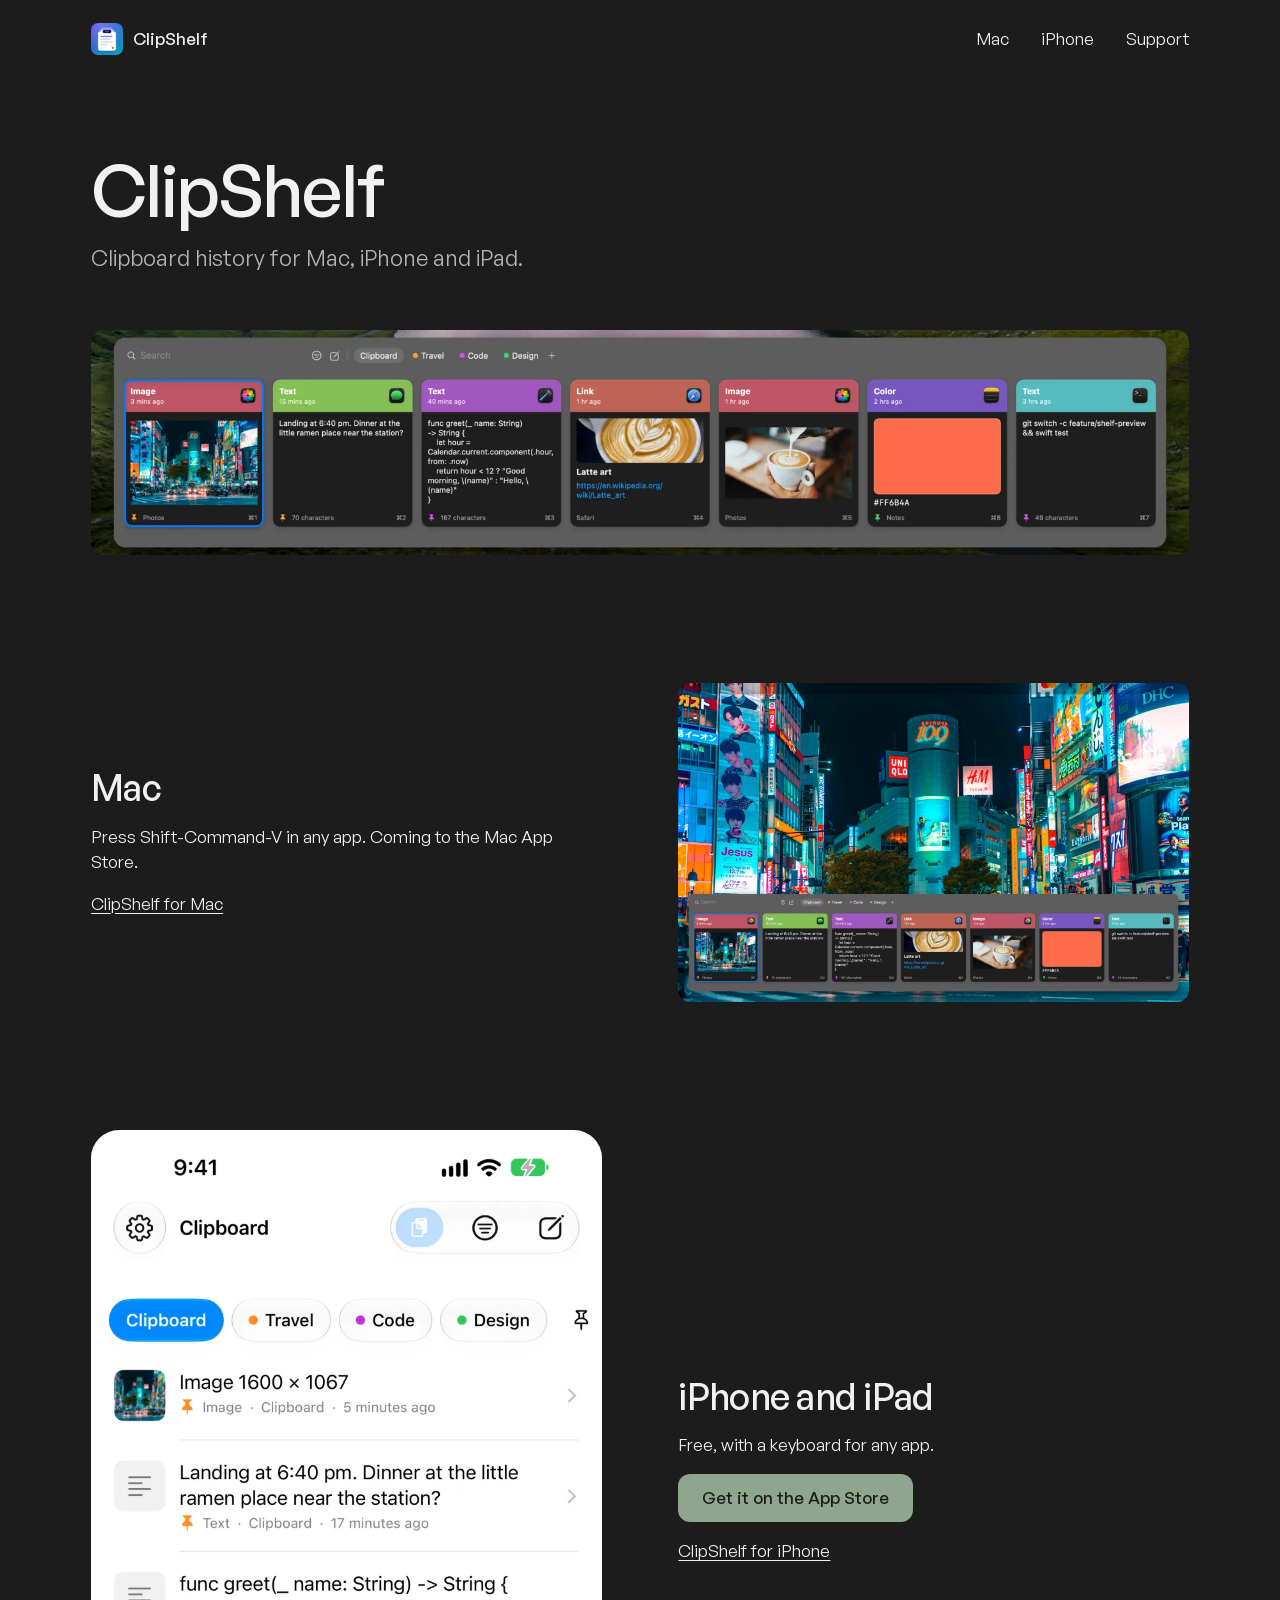
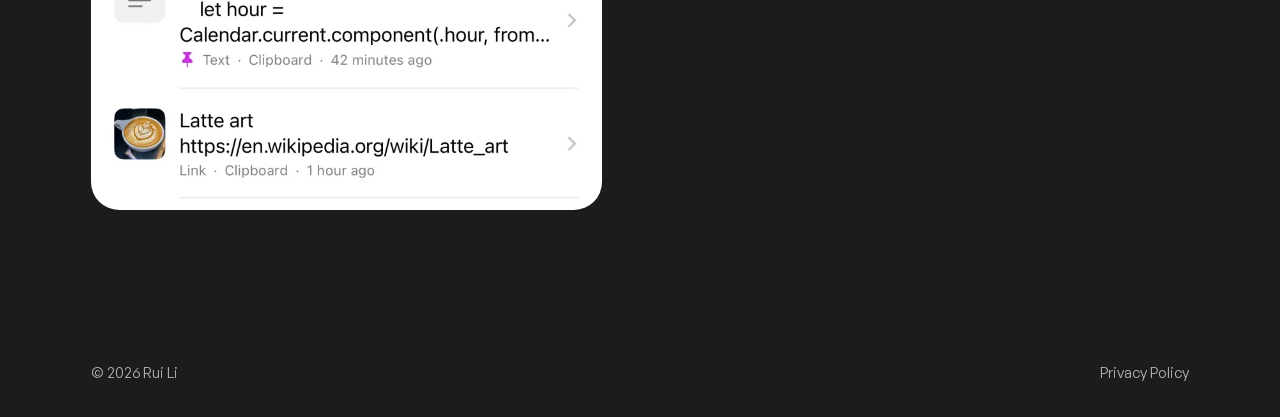
==== commit 0f066919: "Simplify the site: one idea per page, no script, answers on Support Removes taglines, hints, the clo" ====
--- a/index.html
+++ b/index.html
@@ -1,5 +1,5 @@
 <!doctype html>
-<html lang="en" class="no-js">
+<html lang="en">
 <head>
 <meta charset="utf-8">
 <meta name="viewport" content="width=device-width, initial-scale=1">
@@ -23,7 +23,6 @@
 <link rel="apple-touch-icon" href="apple-touch-icon.png">
 <link rel="preload" href="assets/fonts/general-sans-500.woff2" as="font" type="font/woff2" crossorigin>
 <link rel="stylesheet" href="assets/site.css">
-<script src="assets/site.js" defer></script>
 <script type="application/ld+json">{"@context":"https://schema.org","@graph":[{"@type":"Person","@id":"https://clipshelfapp.vercel.app/#publisher","name":"Rui Li","url":"https://clipshelfapp.vercel.app/"},{"@type":"WebSite","@id":"https://clipshelfapp.vercel.app/#website","url":"https://clipshelfapp.vercel.app/","name":"ClipShelf","publisher":{"@id":"https://clipshelfapp.vercel.app/#publisher"}},{"@type":"MobileApplication","@id":"https://clipshelfapp.vercel.app/iphone#app","name":"ClipShelf for iPhone and iPad","url":"https://clipshelfapp.vercel.app/iphone","downloadUrl":"https://apps.apple.com/app/id6823508990","operatingSystem":"iOS 17 or later, iPadOS 17 or later","applicationCategory":"ProductivityApplication","description":"Clipboard history for iPhone and iPad with pinboards, search, a keyboard and optional iCloud sync.","image":"https://clipshelfapp.vercel.app/assets/img/icon-192.png","screenshot":["https://clipshelfapp.vercel.app/assets/img/iphone-list.webp","https://clipshelfapp.vercel.app/assets/img/ipad.webp"],"offers":{"@type":"Offer","price":"0","priceCurrency":"USD"},"publisher":{"@id":"https://clipshelfapp.vercel.app/#publisher"}},{"@type":"SoftwareApplication","@id":"https://clipshelfapp.vercel.app/mac#app","name":"ClipShelf for Mac","url":"https://clipshelfapp.vercel.app/mac","operatingSystem":"macOS 14 or later","applicationCategory":"ProductivityApplication","description":"A clipboard manager for Mac: open your clipboard history with Shift-Command-V, search it, pin items and paste a stack in order.","image":"https://clipshelfapp.vercel.app/assets/img/icon-192.png","screenshot":["https://clipshelfapp.vercel.app/assets/img/mac-mountain.webp","https://clipshelfapp.vercel.app/assets/img/mac-shibuya.webp"],"publisher":{"@id":"https://clipshelfapp.vercel.app/#publisher"}}]}</script>
 </head>
 <body>
@@ -39,55 +38,15 @@
 <main id="main">
 <section class="hero">
   <h1>ClipShelf</h1>
-  <div class="hero-row">
-    <p>A clipboard manager for iPhone, iPad and Mac. Everything you copy, kept on a shelf you can search.</p>
-    <a class="button" href="https://apps.apple.com/app/id6823508990">Get it on the App Store</a>
-  </div>
-  <img src="assets/img/mac-shelf.webp" width="1800" height="369" alt="The ClipShelf shelf on a Mac, with copied photos, text, code, a link and a color laid out as cards." class="shot" fetchpriority="high" decoding="async">
+  <p>Clipboard history for Mac, iPhone and iPad.</p>
+  <img src="assets/img/mac-shelf.webp" width="1800" height="369" alt="The ClipShelf shelf on a Mac, with copied photos, text, code, a link and a color laid out as cards." fetchpriority="high" decoding="async">
 </section>
-
-<section class="split" aria-labelledby="mac-h">
-  <div class="split-text rise"><h2 id="mac-h">One shortcut on your Mac</h2><p>Press Shift-Command-V in any app, and your clipboard history opens at the bottom of the screen. Type to search, then copy what you need. Coming to the Mac App Store.</p><a class="more" href="mac">More about ClipShelf for Mac</a></div>
-  <div class="split-pic rise"><img src="assets/img/mac-shibuya.webp" width="1800" height="1125" alt="ClipShelf for Mac open over a photo of Shibuya at night." class="shot" loading="lazy" decoding="async"></div>
-</section>
-
-<section class="split flip" aria-labelledby="ios-h">
-  <div class="split-text rise"><h2 id="ios-h">In your pocket on iPhone</h2><p>Save text, links and images, pin what matters, and type any item from the ClipShelf keyboard in any app. On iPad and iPhone Duo, the list and the item sit side by side. Free on the App Store.</p><a class="more" href="iphone">More about ClipShelf for iPhone</a></div>
-  <div class="split-pic rise"><img src="assets/img/iphone-list.webp" width="800" height="1067" alt="ClipShelf on iPhone: a searchable list of copied items with pinboard tabs above it." class="phone" loading="lazy" decoding="async"></div>
-</section>
-
-<section class="points" aria-labelledby="why">
-  <h2 id="why" class="rise">Simple on purpose</h2>
-  <div class="rise"><h3>Pinboards</h3><p>Keep items on named, colored boards. Pinned items never expire.</p></div>
-  <div class="rise"><h3>iCloud sync</h3><p>Off until you turn it on, and it only uses your own private iCloud.</p></div>
-  <div class="rise"><h3>Private</h3><p>No account, no ads and no tracking. Your history stays yours.</p></div>
-</section>
-
-<section class="faq" id="questions" aria-labelledby="q">
-  <h2 id="q" class="rise">Common questions</h2>
-  <div class="q rise"><h3>What is ClipShelf?</h3><div><p>ClipShelf is a clipboard manager for Mac, iPhone and iPad. It keeps the text, links and images you copy in a history you can search, so you can use them again. You can keep important items on named, colored pinboards, where they never expire.</p></div></div>
-  <div class="q rise"><h3>Does iPhone have a clipboard history?</h3><div><p>No. iOS remembers only the last thing you copied. ClipShelf adds a history, but iOS lets apps read the clipboard only while they are open. So ClipShelf saves what you copied when you open the app or its keyboard, when you tap its paste button, or when you share something to it.</p></div></div>
-  <div class="q rise"><h3>How do I see my clipboard history on a Mac?</h3><div><p>macOS also holds only one copied item. With ClipShelf on your Mac, press Shift-Command-V in any app to open your history at the bottom of the screen. Type to search, press Return to copy an item, then press Command-V to paste it.</p></div></div>
-  <div class="q rise"><h3>Is ClipShelf free?</h3><div><p>ClipShelf for iPhone and iPad is free on the App Store, with no in-app purchases and no ads. ClipShelf for Mac is a separate paid app with a one-time price and no subscription. It is in App Review now.</p></div></div>
-  <div class="q rise"><h3>Is it safe to keep my clipboard in an app?</h3><div><p>ClipShelf has no accounts and no servers of its own, and it does not use analytics or advertising. Your history stays on your devices. On Mac it skips content that apps mark as confidential, such as passwords from password managers, and content from apps you choose to ignore.</p></div></div>
-  <div class="q rise"><h3>How does sync between Mac and iPhone work?</h3><div><p>Sync is off until you turn it on. When it is on, ClipShelf uses the private database of your own iCloud account, so the developer cannot read it. Turn on sync on each device and sign in to the same iCloud account. You can sync everything or only your pinboards.</p></div></div>
-</section>
-
-<section class="close rise" aria-labelledby="get">
-  <h2 id="get">Stop copying things twice</h2>
-  <p>ClipShelf is free on iPhone and iPad, and works with ClipShelf for Mac through your own iCloud.</p>
-  <a class="button" href="https://apps.apple.com/app/id6823508990">Get it on the App Store</a>
-</section>
+<section class="split"><div><h2>Mac</h2><p>Press Shift-Command-V in any app. Coming to the Mac App Store.</p><p><a href="mac">ClipShelf for Mac</a></p></div><img src="assets/img/mac-shibuya.webp" width="1800" height="1125" alt="ClipShelf for Mac open over a photo of Shibuya at night." loading="lazy" decoding="async"></section>
+<section class="split flip"><div><h2>iPhone and iPad</h2><p>Free, with a keyboard for any app.</p><p><a class="button" href="https://apps.apple.com/app/id6823508990">Get it on the App Store</a></p><p><a href="iphone">ClipShelf for iPhone</a></p></div><img src="assets/img/iphone-list.webp" width="800" height="1067" alt="ClipShelf on iPhone: a searchable list of copied items with pinboard tabs above it." class="phone" loading="lazy" decoding="async"></section>
 </main>
 <footer class="foot">
   <span>© 2026 Rui Li</span>
-  <ul>
-    <li><a href="mac">ClipShelf for Mac</a></li>
-    <li><a href="iphone">ClipShelf for iPhone</a></li>
-    <li><a href="support">Support</a></li>
-    <li><a href="privacy">Privacy Policy</a></li>
-    <li><a href="https://apps.apple.com/app/id6823508990">App Store</a></li>
-  </ul>
+  <a href="privacy">Privacy Policy</a>
 </footer>
 </body>
 </html>
--- a/assets/site.css
+++ b/assets/site.css
@@ -1,149 +1,67 @@
 @font-face { font-family: "General Sans"; src: url("fonts/general-sans-400.woff2") format("woff2"); font-weight: 400; font-display: swap; }
 @font-face { font-family: "General Sans"; src: url("fonts/general-sans-500.woff2") format("woff2"); font-weight: 500; font-display: swap; }
-@font-face { font-family: "General Sans"; src: url("fonts/general-sans-700.woff2") format("woff2"); font-weight: 700; font-display: swap; }
 
-:root {
-  --bg: #1c1c1c;
-  --surface: #262626;
-  --ink: #f1f1ef;
-  --muted: #b4b5b0;
-  --accent: #8fa68e;
-  --accent-ink: #1c1c1c;
-  --edge: clamp(20px, 4vw, 64px);
-  --radius: 12px;
-  --gap: clamp(96px, 12vw, 176px);
-  --step-small: 0.9375rem;
-  --step-body: clamp(1.0625rem, 1rem + 0.25vw, 1.1875rem);
-  --step-lead: clamp(1.25rem, 1.1rem + 0.7vw, 1.625rem);
-  --step-head: clamp(2.25rem, 1.4rem + 3.2vw, 4rem);
-  --step-title: clamp(4.5rem, 12.5vw, 13rem);
-  --ease: cubic-bezier(.2, .7, .2, 1);
-}
+:root { --bg: #1c1c1c; --ink: #f1f1ef; --muted: #b4b5b0; --accent: #8fa68e; --line: #ffffff22; --edge: clamp(20px, 4vw, 64px); --gap: clamp(72px, 10vw, 136px); }
 
 *, *::before, *::after { box-sizing: border-box; }
-html { -webkit-text-size-adjust: 100%; scroll-behavior: smooth; scroll-padding-top: 88px; }
-body { margin: 0; background: var(--bg); color: var(--ink); font: 400 var(--step-body)/1.5 "General Sans", system-ui, sans-serif; -webkit-font-smoothing: antialiased; }
-img { display: block; max-width: 100%; height: auto; }
-a { color: inherit; }
-h1, h2, h3, p, ul, ol, figure { margin: 0; padding: 0; }
-ul { list-style: none; }
-h2 { font-size: var(--step-head); font-weight: 700; letter-spacing: -0.02em; line-height: 1; }
-h3 { font-size: var(--step-lead); font-weight: 500; letter-spacing: -0.01em; line-height: 1.2; }
+html { -webkit-text-size-adjust: 100%; }
+body { margin: 0; background: var(--bg); color: var(--ink); font: 400 1.0625rem/1.5 "General Sans", system-ui, sans-serif; -webkit-font-smoothing: antialiased; }
+main, .top, .foot { max-width: 1200px; margin-inline: auto; padding-inline: var(--edge); }
+img { display: block; width: 100%; height: auto; border-radius: 12px; }
+a { color: inherit; text-underline-offset: 3px; }
+a:hover { color: var(--accent); }
+h1, h2, p, ul, ol, table { margin: 0; }
+h1, h2 { font-weight: 500; letter-spacing: -0.02em; line-height: 1.1; }
+h1 { font-size: clamp(2.5rem, 6vw, 4.5rem); letter-spacing: -0.03em; }
+h2 { font-size: clamp(1.625rem, 3vw, 2.25rem); }
+ul, ol { padding-left: 1.3em; display: grid; gap: 8px; }
 :focus-visible { outline: 3px solid var(--ink); outline-offset: 3px; }
-::selection { background: var(--accent); color: var(--accent-ink); }
-.skip { position: absolute; left: -999px; top: 0; z-index: 30; padding: 12px 16px; background: var(--ink); color: var(--bg); }
+.skip { position: absolute; left: -999px; padding: 12px 16px; background: var(--ink); color: var(--bg); }
 .skip:focus { left: 8px; top: 8px; }
 
-.button {
-  display: inline-block; padding: 15px 26px; border-radius: var(--radius); background: var(--accent); color: var(--accent-ink);
-  font-weight: 500; line-height: 1.2; text-decoration: none; transition: transform .18s var(--ease), background-color .18s var(--ease);
+.button { display: inline-block; padding: 14px 24px; border-radius: 12px; background: var(--accent); color: var(--bg); font-weight: 500; line-height: 1.2; text-decoration: none; }
+.button:hover { background: #a1b6a0; color: var(--bg); }
+
+.top { display: flex; align-items: center; justify-content: space-between; gap: 24px; padding-block: 16px; }
+.top a { text-decoration: none; }
+.top-mark { display: flex; align-items: center; gap: 10px; font-weight: 500; }
+.top-mark img { width: 32px; border-radius: 7px; }
+.top-links { display: flex; gap: clamp(16px, 3vw, 32px); }
+.top-links a { padding-block: 10px; }
+.top-links a[aria-current] { color: var(--accent); }
+
+.hero { padding-top: clamp(32px, 6vw, 72px); }
+.hero p { margin-top: 12px; color: var(--muted); font-size: clamp(1.125rem, 2vw, 1.375rem); }
+.hero img { margin-top: clamp(32px, 5vw, 56px); }
+
+.split, .columns { display: grid; grid-template-columns: 1fr 1fr; gap: clamp(32px, 6vw, 80px); align-items: center; padding-top: var(--gap); }
+.columns { align-items: start; }
+.split:first-child { padding-top: clamp(32px, 6vw, 72px); }
+.split h1 { font-size: clamp(2.25rem, 4vw, 3.25rem); }
+.split.flip > div { order: 2; }
+.split > div > * + *, .columns > div > * + *, .plain > * + * { margin-top: 16px; }
+.phone { width: auto; max-height: min(78svh, 720px); max-width: 100%; margin-inline: auto; border-radius: 28px; }
+.plain { padding-top: var(--gap); }
+.plain ul { grid-template-columns: 1fr 1fr; gap: 8px clamp(32px, 6vw, 80px); }
+
+table { width: 100%; border-collapse: collapse; }
+th, td { text-align: left; vertical-align: top; padding: 10px 0; }
+th { font-weight: 500; width: 46%; white-space: nowrap; padding-right: 16px; }
+tr + tr > * { border-top: 1px solid var(--line); }
+
+.doc { max-width: 42rem; margin-inline: auto; padding-top: clamp(32px, 6vw, 72px); }
+.doc h1 { margin-bottom: 8px; }
+.doc h2 { font-size: 1.25rem; letter-spacing: -0.01em; line-height: 1.25; margin-top: 36px; margin-bottom: 8px; }
+.doc p + p { margin-top: .7em; }
+.doc ul { margin-top: 8px; }
+
+.foot { display: flex; flex-wrap: wrap; justify-content: space-between; gap: 8px 32px; margin-top: var(--gap); padding-block: 24px 32px; color: var(--muted); font-size: .9375rem; }
+.foot a { text-decoration: none; }
+
+@media (max-width: 720px) {
+  .split, .columns { grid-template-columns: 1fr; }
+  .split.flip > div { order: 0; }
+  .plain ul { grid-template-columns: 1fr; }
+  .phone { max-height: none; width: min(100%, 320px); }
 }
-.button:hover { background: #a1b6a0; transform: translateY(-2px); }
-.button:active { transform: translateY(0) scale(.98); }
-
-/* Bar */
-.top {
-  position: sticky; top: 0; z-index: 10; background: var(--bg); padding: 14px var(--edge);
-  display: flex; align-items: center; justify-content: space-between; gap: 24px;
-}
-.top-mark { display: flex; align-items: center; gap: 10px; font-weight: 500; text-decoration: none; }
-.top-mark img { width: 32px; height: 32px; border-radius: 7px; }
-.top-links { display: flex; align-items: center; gap: clamp(16px, 3vw, 36px); }
-.top-links a { padding: 10px 0; text-decoration: none; transition: color .15s; }
-.top-links a:hover, .top-links a[aria-current] { color: var(--accent); }
-
-/* Home hero */
-.hero { padding: clamp(32px, 6vw, 72px) var(--edge) 0; }
-.hero h1 { font-size: var(--step-title); font-weight: 500; letter-spacing: -0.05em; line-height: .95; margin-left: -0.04em; }
-.hero-row { display: flex; flex-wrap: wrap; align-items: flex-end; justify-content: space-between; gap: 24px 48px; margin-top: clamp(20px, 3vw, 40px); }
-.hero-row p { font-size: var(--step-lead); line-height: 1.25; letter-spacing: -0.01em; max-width: 26em; }
-.shot { display: block; width: 100%; border-radius: var(--radius); }
-.hero .shot { margin-top: clamp(32px, 5vw, 64px); }
-
-/* Page hero */
-.page-hero { padding: clamp(32px, 6vw, 72px) var(--edge) 0; }
-.page-hero h1 { font-size: clamp(2.75rem, 7vw, 6.5rem); font-weight: 500; letter-spacing: -0.035em; line-height: 1; }
-.page-hero p { font-size: var(--step-lead); line-height: 1.25; max-width: 28em; margin-top: 20px; }
-.page-hero .button { margin-top: 28px; }
-.page-hero .shot { margin-top: clamp(32px, 5vw, 64px); }
-
-/* Sections: text beside one picture */
-.split {
-  display: grid; grid-template-columns: repeat(12, 1fr); column-gap: 24px; align-items: center;
-  margin-top: var(--gap); padding: 0 var(--edge);
-}
-.split-text { grid-column: 1 / 6; }
-.split-pic { grid-column: 7 / 13; }
-.split.flip .split-text { grid-column: 8 / 13; grid-row: 1; }
-.split.flip .split-pic { grid-column: 1 / 7; grid-row: 1; }
-.split-text h2 { font-size: clamp(2rem, 1.3rem + 2vw, 3rem); }
-.split-text > * + * { margin-top: 18px; }
-.split-text .more { display: inline-block; text-underline-offset: 4px; }
-.split-text .more:hover { color: var(--accent); }
-.phone { max-height: min(78svh, 760px); width: auto; margin-inline: auto; border-radius: 28px; }
-.list { display: grid; gap: 10px; }
-.list li { padding-left: 1em; text-indent: -1em; }
-.list li::before { content: "– "; }
-.steps { list-style: decimal; padding-left: 1.3em; display: grid; gap: 10px; }
-.keys-title { font-size: var(--step-lead); font-weight: 500; letter-spacing: -0.01em; line-height: 1.2; margin-bottom: 8px; }
-.keys { width: 100%; border-collapse: collapse; }
-.keys th, .keys td { text-align: left; padding: 12px 0; vertical-align: top; }
-.keys th { font-weight: 500; width: 46%; }
-.keys tr + tr th, .keys tr + tr td { border-top: 1px solid #ffffff22; }
-
-/* Three points */
-.points { margin-top: var(--gap); padding: 0 var(--edge); display: grid; grid-template-columns: repeat(3, 1fr); gap: 40px clamp(24px, 4vw, 64px); }
-.points > h2 { grid-column: 1 / -1; }
-.points p { margin-top: 10px; }
-
-/* Questions */
-.faq { margin-top: var(--gap); padding: 0 var(--edge); }
-.faq > h2 { margin-bottom: clamp(24px, 4vw, 48px); }
-.q { display: grid; grid-template-columns: repeat(12, 1fr); column-gap: 24px; padding: 24px 0; }
-.q h3 { grid-column: 1 / 6; }
-.q div { grid-column: 7 / 13; }
-
-/* Close */
-.close { margin: var(--gap) var(--edge) 0; padding: clamp(40px, 7vw, 96px) clamp(24px, 5vw, 72px); background: var(--surface); border-radius: var(--radius); }
-.close p { margin-top: 14px; max-width: 34em; }
-.close .button { margin-top: 28px; }
-
-/* Footer */
-.foot { margin-top: clamp(64px, 8vw, 112px); padding: 28px var(--edge) 36px; display: flex; flex-wrap: wrap; justify-content: space-between; gap: 16px 32px; font-size: var(--step-small); color: var(--muted); }
-.foot ul { display: flex; flex-wrap: wrap; gap: 6px 24px; }
-.foot a { text-decoration: none; transition: color .15s; }
-.foot a:hover { color: var(--ink); }
-
-/* Text pages */
-.doc { padding: clamp(32px, 6vw, 72px) var(--edge) 0; max-width: calc(46rem + 2 * var(--edge)); margin-inline: auto; }
-.doc h1 { font-size: clamp(2.75rem, 6vw, 5rem); font-weight: 500; letter-spacing: -0.03em; line-height: 1; margin-bottom: 20px; }
-.doc h2 { font-size: var(--step-lead); font-weight: 500; letter-spacing: -0.01em; line-height: 1.2; margin: 40px 0 10px; }
-.doc p + p { margin-top: .7em; }
-.doc ul { display: grid; gap: 8px; margin-top: 8px; }
-.doc li { padding-left: 1em; text-indent: -1em; }
-.doc li::before { content: "– "; }
-.doc a { text-underline-offset: 3px; }
-
-/* Motion */
-.js .rise { opacity: 0; transform: translateY(20px); transition: opacity .6s var(--ease), transform .6s var(--ease); transition-delay: calc(var(--i, 0) * 70ms); }
-.js .rise.in { opacity: 1; transform: none; }
-@media (prefers-reduced-motion: reduce) {
-  html { scroll-behavior: auto; }
-  *, *::before, *::after { animation: none !important; transition-duration: .01ms !important; }
-  .js .rise { opacity: 1; transform: none; }
-}
-
-@media (max-width: 820px) {
-  .split { display: block; }
-  .split-pic { margin-top: 32px; }
-  .points { grid-template-columns: 1fr; }
-  .q { display: block; }
-  .q div { margin-top: 10px; }
-  .phone { max-height: none; width: min(100%, 340px); }
-}
-@media (max-width: 480px) {
-  .top { padding-block: 10px; gap: 12px; }
-  .top-mark span { display: none; }
-  .top-links { gap: 18px; }
-  .hero h1 { font-size: 20vw; }
-}
+@media (max-width: 420px) { .top-mark span { display: none; } }
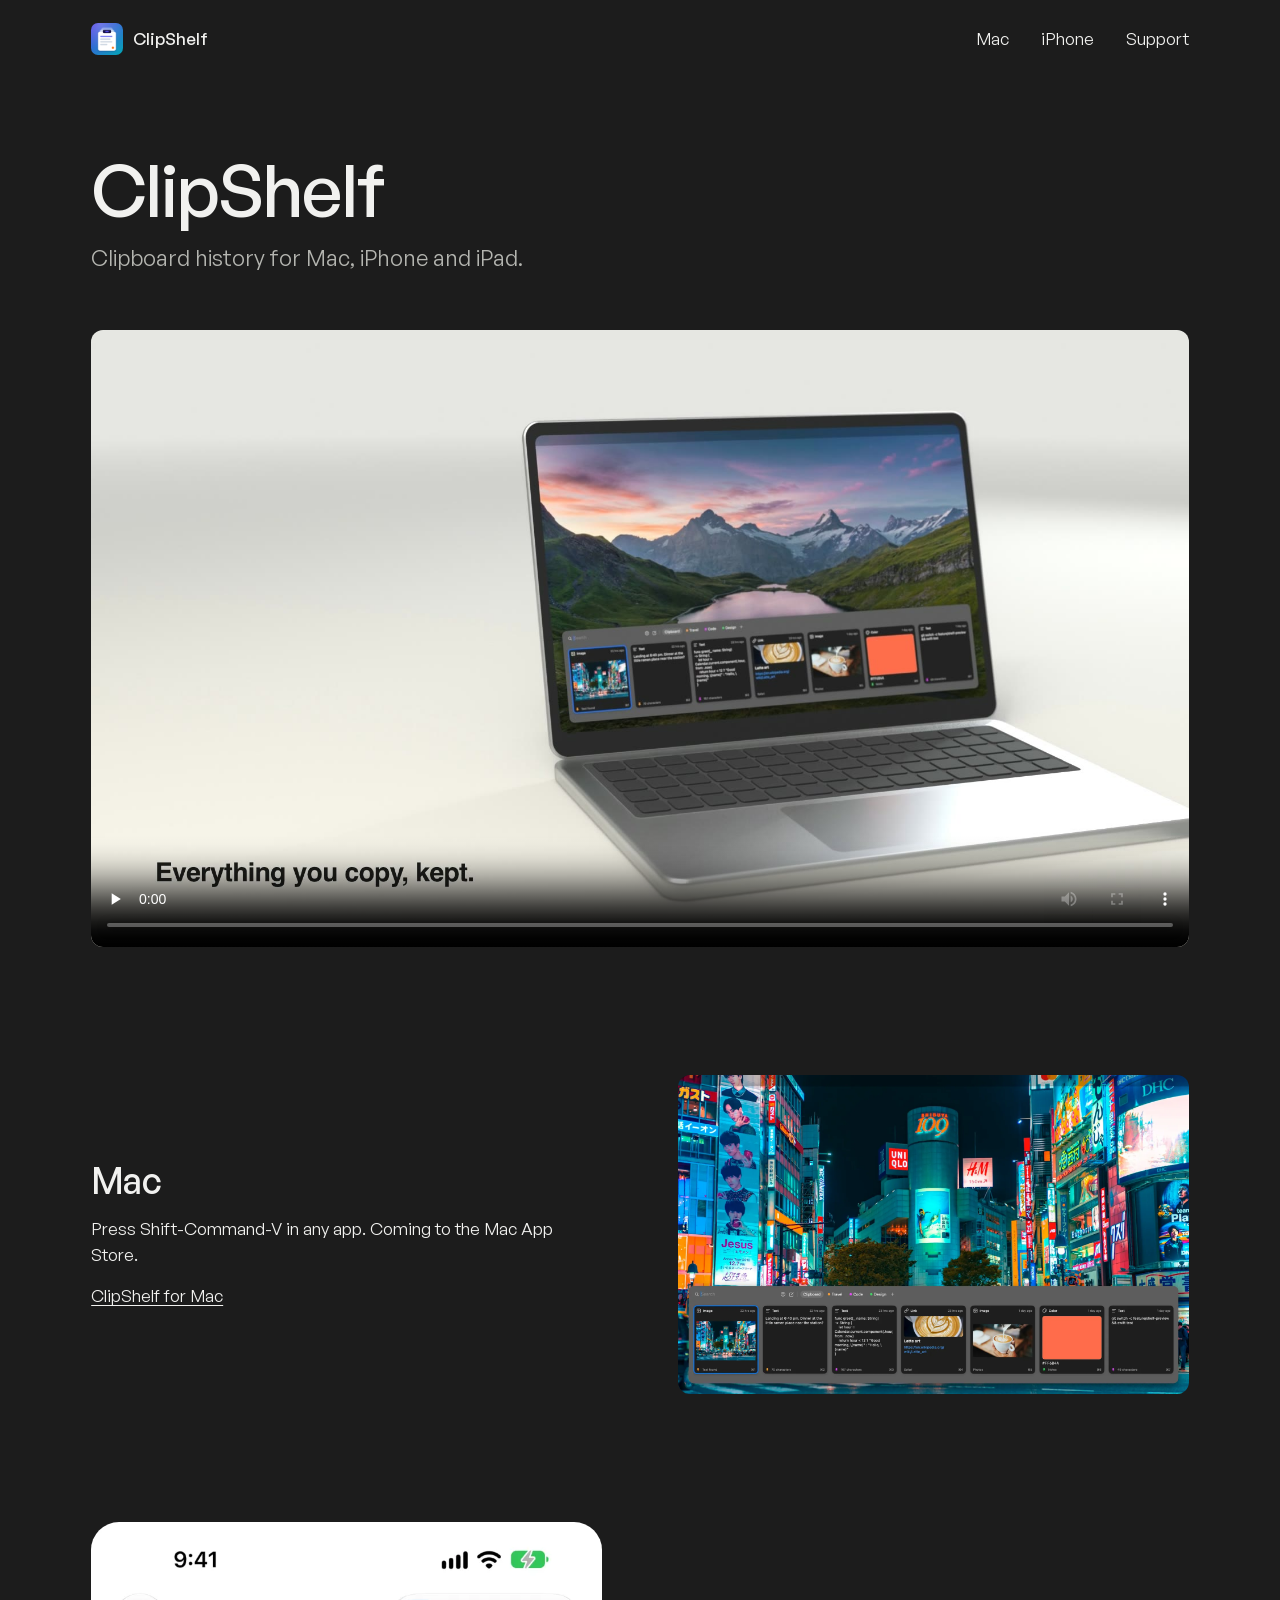
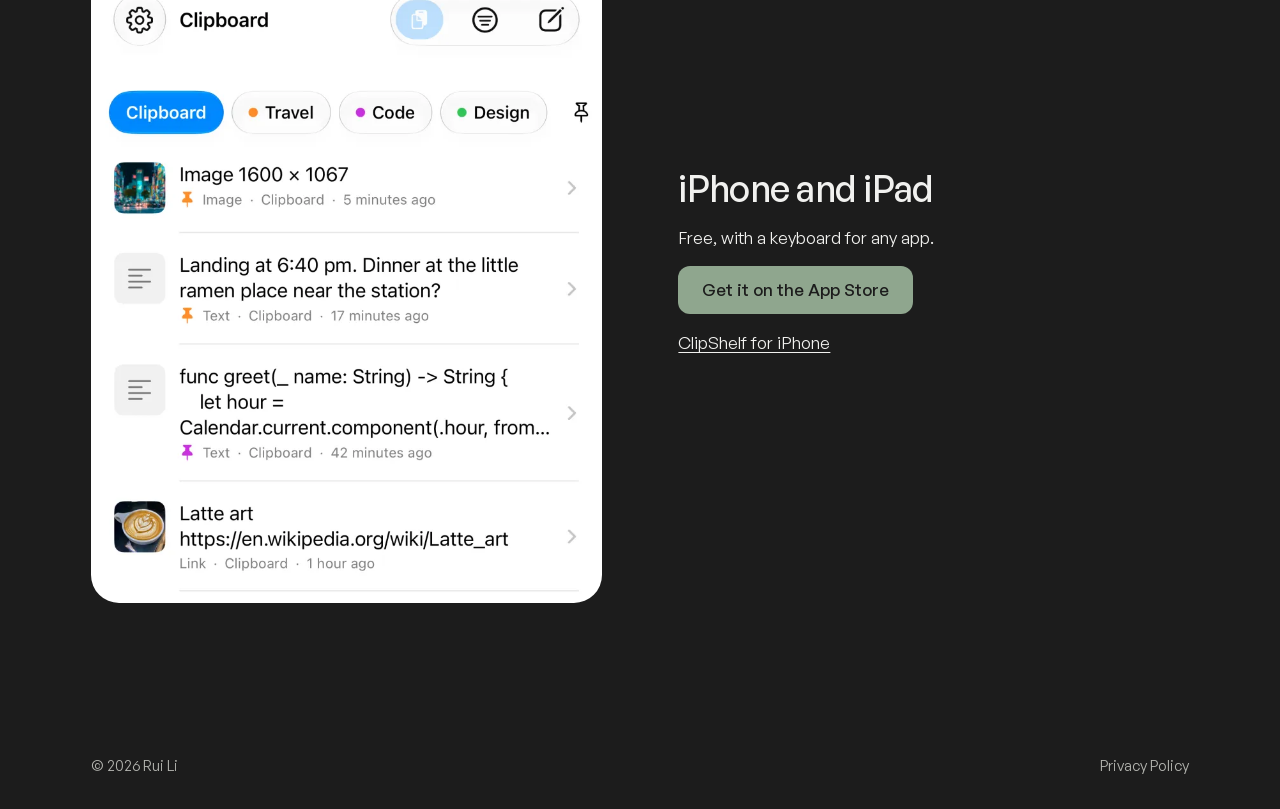
==== commit 0e0ad816: "feat: show the product film in the home hero Co-Authored-By: Claude Fable 5.2 <noreply@anthropic.com" ====
--- a/index.html
+++ b/index.html
@@ -39,7 +39,7 @@
 <section class="hero">
   <h1>ClipShelf</h1>
   <p>Clipboard history for Mac, iPhone and iPad.</p>
-  <img src="assets/img/mac-shelf.webp" width="1800" height="369" alt="The ClipShelf shelf on a Mac, with copied photos, text, code, a link and a color laid out as cards." fetchpriority="high" decoding="async">
+  <video controls playsinline preload="none" width="1920" height="1080" poster="assets/img/film-poster.jpg" aria-label="A 21-second film of ClipShelf on a Mac and an iPhone."><source src="assets/video/clipshelf.mp4" type="video/mp4"></video>
 </section>
 <section class="split"><div><h2>Mac</h2><p>Press Shift-Command-V in any app. Coming to the Mac App Store.</p><p><a href="mac">ClipShelf for Mac</a></p></div><img src="assets/img/mac-shibuya.webp" width="1800" height="1125" alt="ClipShelf for Mac open over a photo of Shibuya at night." loading="lazy" decoding="async"></section>
 <section class="split flip"><div><h2>iPhone and iPad</h2><p>Free, with a keyboard for any app.</p><p><a class="button" href="https://apps.apple.com/app/id6823508990">Get it on the App Store</a></p><p><a href="iphone">ClipShelf for iPhone</a></p></div><img src="assets/img/iphone-list.webp" width="800" height="1067" alt="ClipShelf on iPhone: a searchable list of copied items with pinboard tabs above it." class="phone" loading="lazy" decoding="async"></section>
--- a/assets/site.css
+++ b/assets/site.css
@@ -7,7 +7,7 @@
 html { -webkit-text-size-adjust: 100%; }
 body { margin: 0; background: var(--bg); color: var(--ink); font: 400 1.0625rem/1.5 "General Sans", system-ui, sans-serif; -webkit-font-smoothing: antialiased; }
 main, .top, .foot { max-width: 1200px; margin-inline: auto; padding-inline: var(--edge); }
-img { display: block; width: 100%; height: auto; border-radius: 12px; }
+img, video { display: block; width: 100%; height: auto; border-radius: 12px; }
 a { color: inherit; text-underline-offset: 3px; }
 a:hover { color: var(--accent); }
 h1, h2, p, ul, ol, table { margin: 0; }
@@ -32,7 +32,7 @@
 
 .hero { padding-top: clamp(32px, 6vw, 72px); }
 .hero p { margin-top: 12px; color: var(--muted); font-size: clamp(1.125rem, 2vw, 1.375rem); }
-.hero img { margin-top: clamp(32px, 5vw, 56px); }
+.hero img, .hero video { margin-top: clamp(32px, 5vw, 56px); }
 
 .split, .columns { display: grid; grid-template-columns: 1fr 1fr; gap: clamp(32px, 6vw, 80px); align-items: center; padding-top: var(--gap); }
 .columns { align-items: start; }
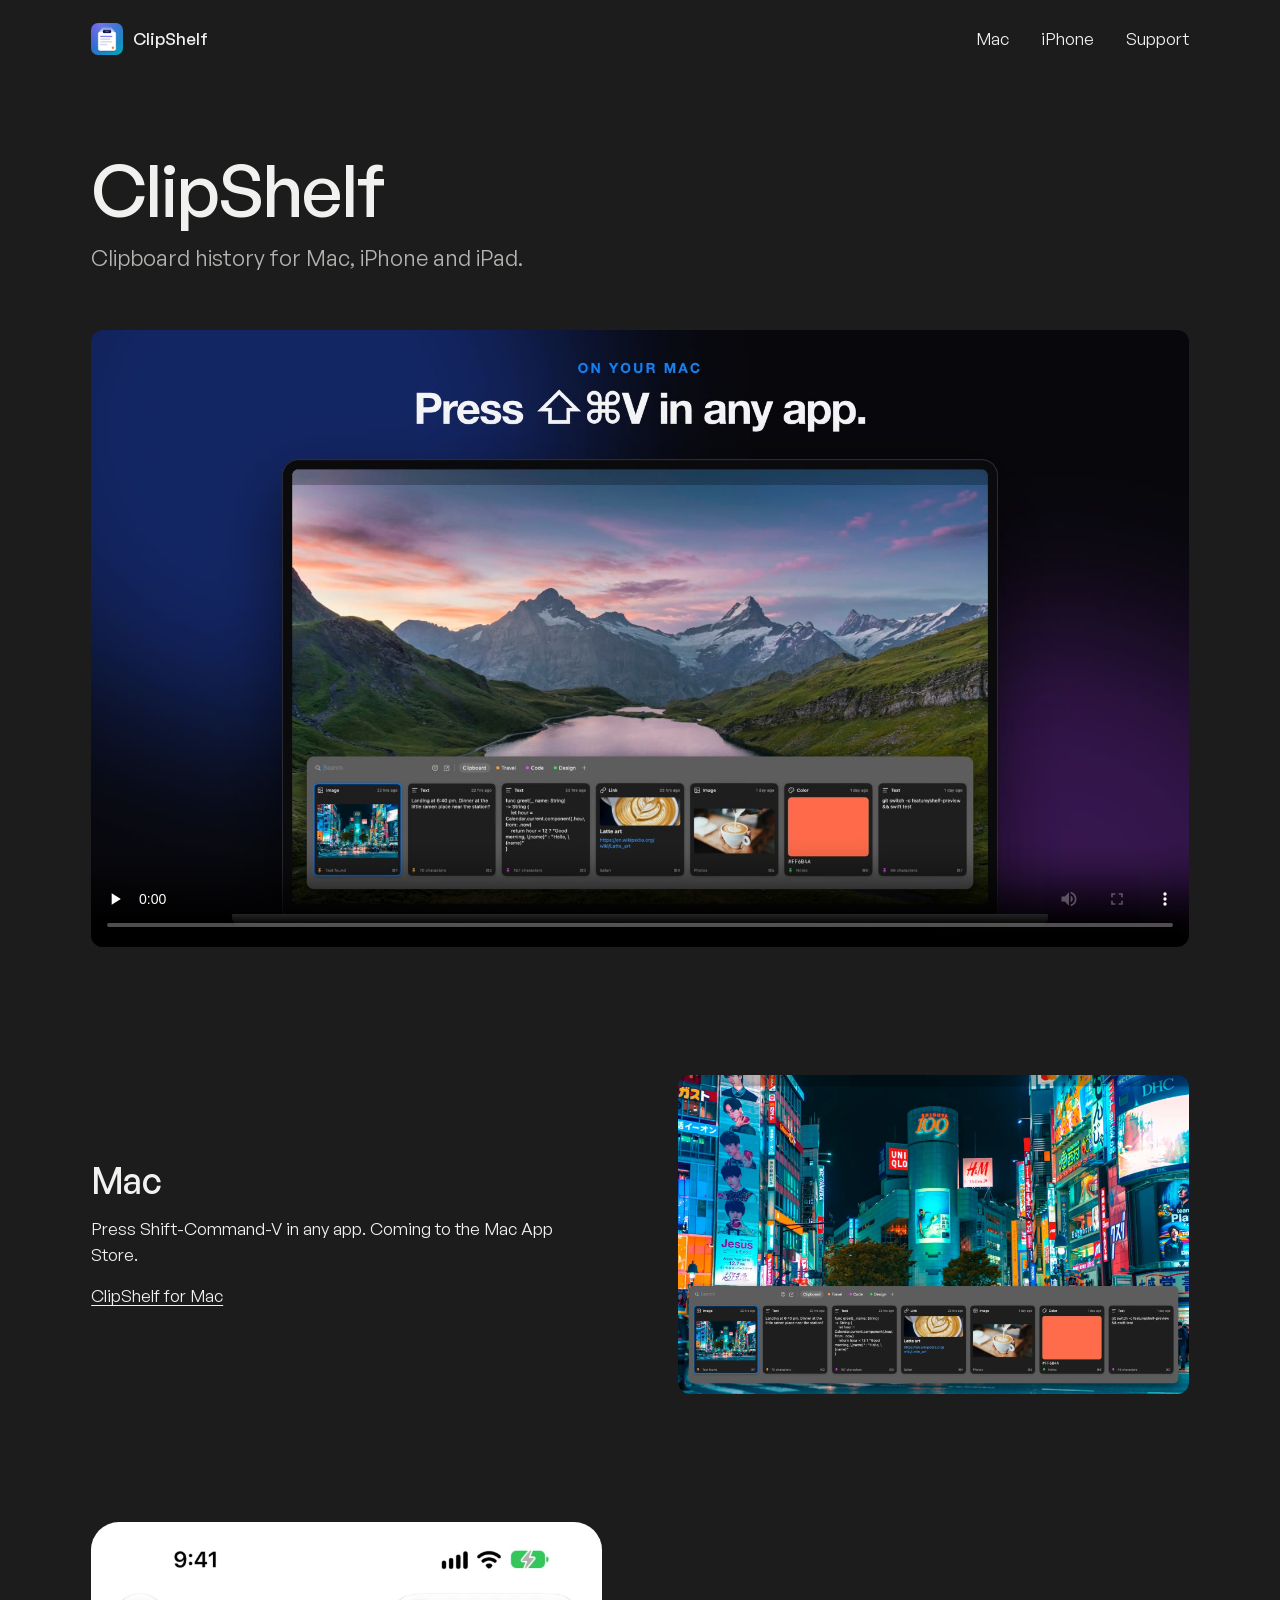
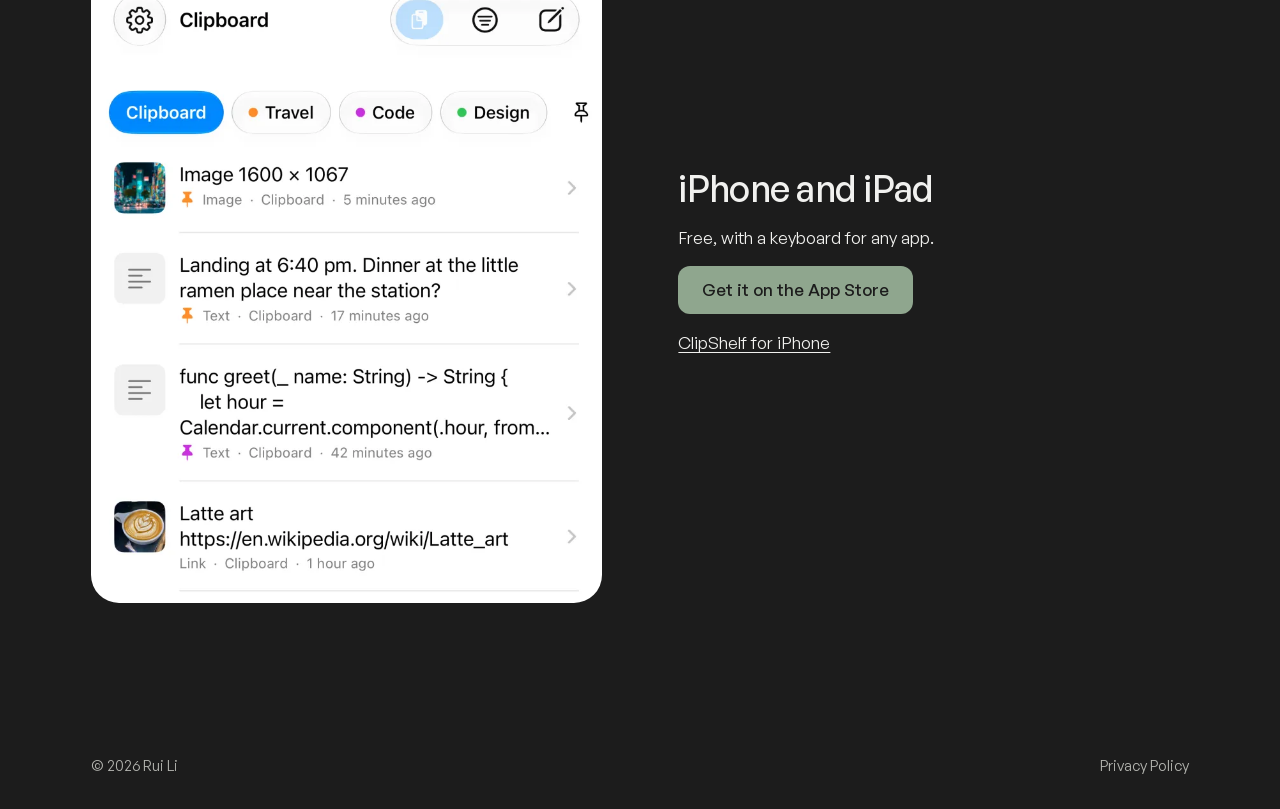
==== commit ce16babd: "feat: use the first promo video in the home hero Co-Authored-By: Claude Fable 5.2 <noreply@anthropic" ====
--- a/index.html
+++ b/index.html
@@ -39,7 +39,7 @@
 <section class="hero">
   <h1>ClipShelf</h1>
   <p>Clipboard history for Mac, iPhone and iPad.</p>
-  <video controls playsinline preload="none" width="1920" height="1080" poster="assets/img/film-poster.jpg" aria-label="A 21-second film of ClipShelf on a Mac and an iPhone."><source src="assets/video/clipshelf.mp4" type="video/mp4"></video>
+  <video controls playsinline preload="none" width="1920" height="1080" poster="assets/img/film-poster.jpg" aria-label="A 27-second video of ClipShelf on a Mac and an iPhone."><source src="assets/video/clipshelf.mp4" type="video/mp4"></video>
 </section>
 <section class="split"><div><h2>Mac</h2><p>Press Shift-Command-V in any app. Coming to the Mac App Store.</p><p><a href="mac">ClipShelf for Mac</a></p></div><img src="assets/img/mac-shibuya.webp" width="1800" height="1125" alt="ClipShelf for Mac open over a photo of Shibuya at night." loading="lazy" decoding="async"></section>
 <section class="split flip"><div><h2>iPhone and iPad</h2><p>Free, with a keyboard for any app.</p><p><a class="button" href="https://apps.apple.com/app/id6823508990">Get it on the App Store</a></p><p><a href="iphone">ClipShelf for iPhone</a></p></div><img src="assets/img/iphone-list.webp" width="800" height="1067" alt="ClipShelf on iPhone: a searchable list of copied items with pinboard tabs above it." class="phone" loading="lazy" decoding="async"></section>
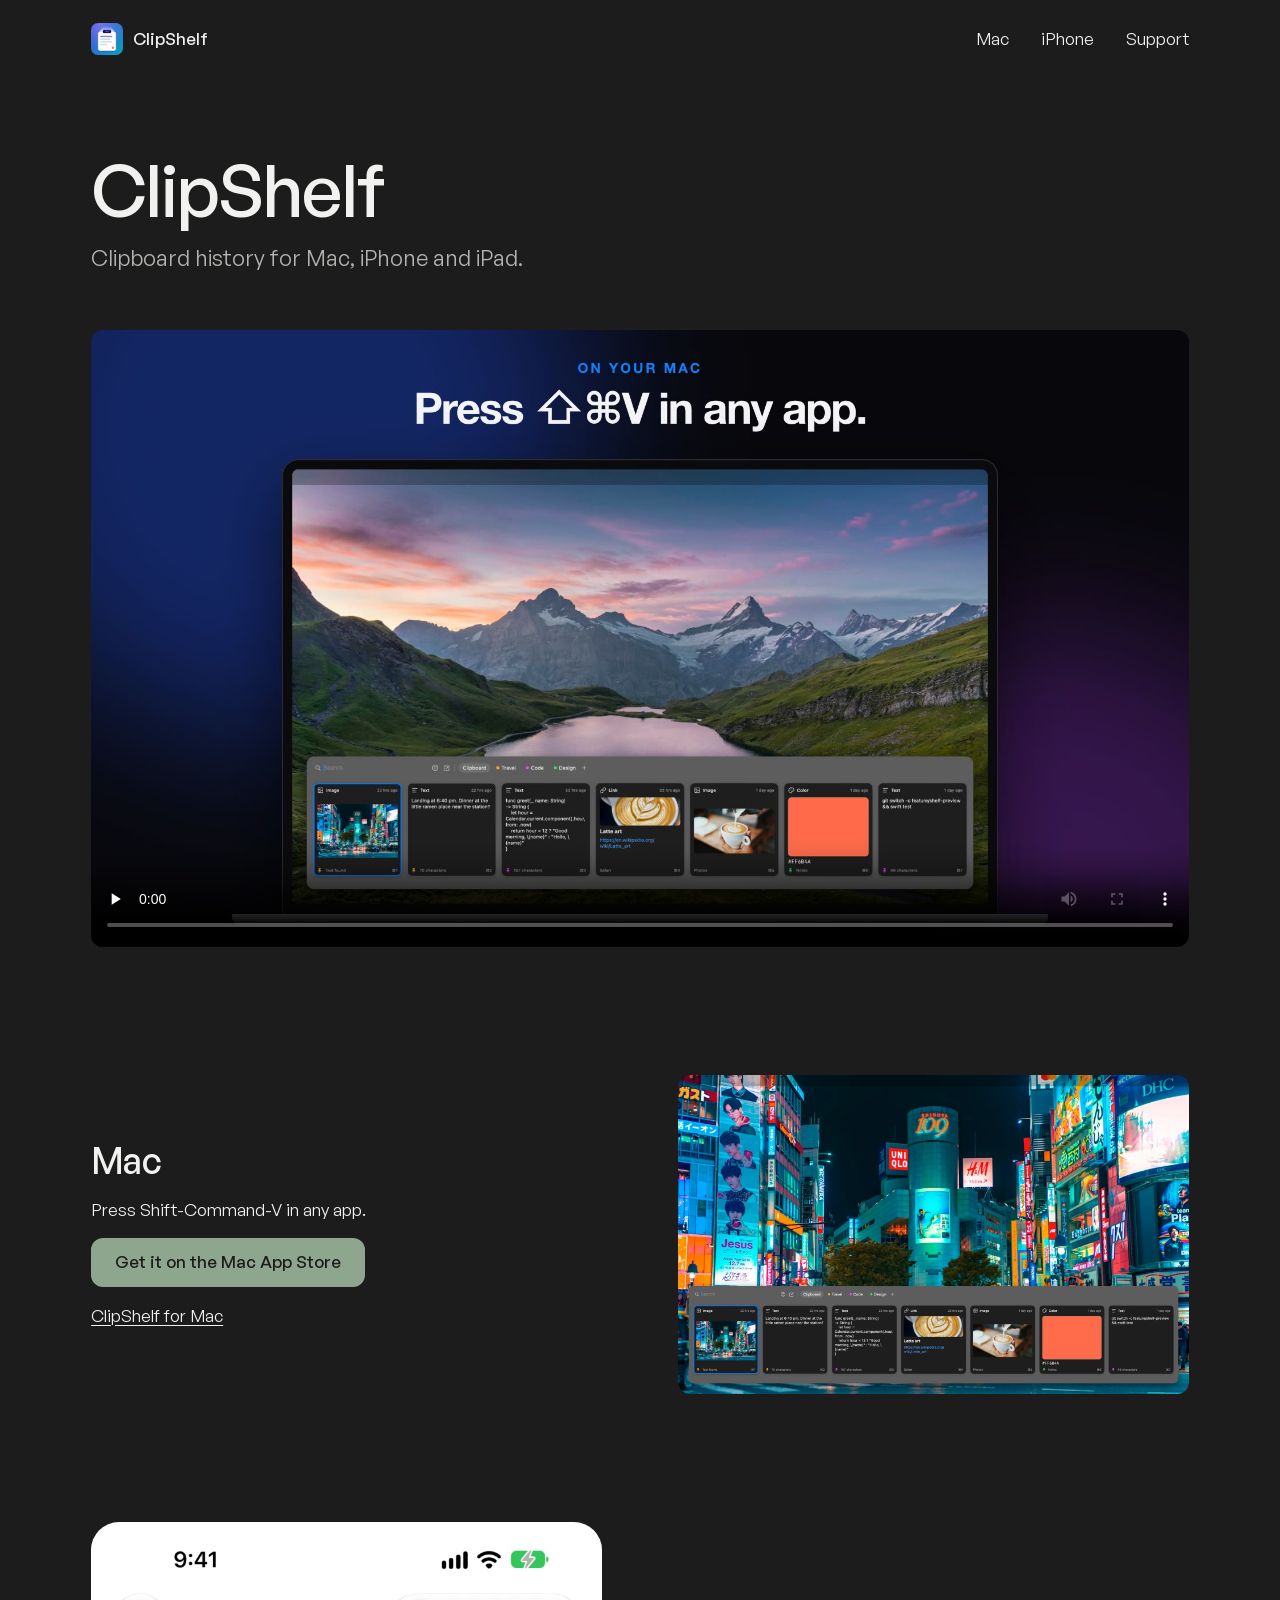
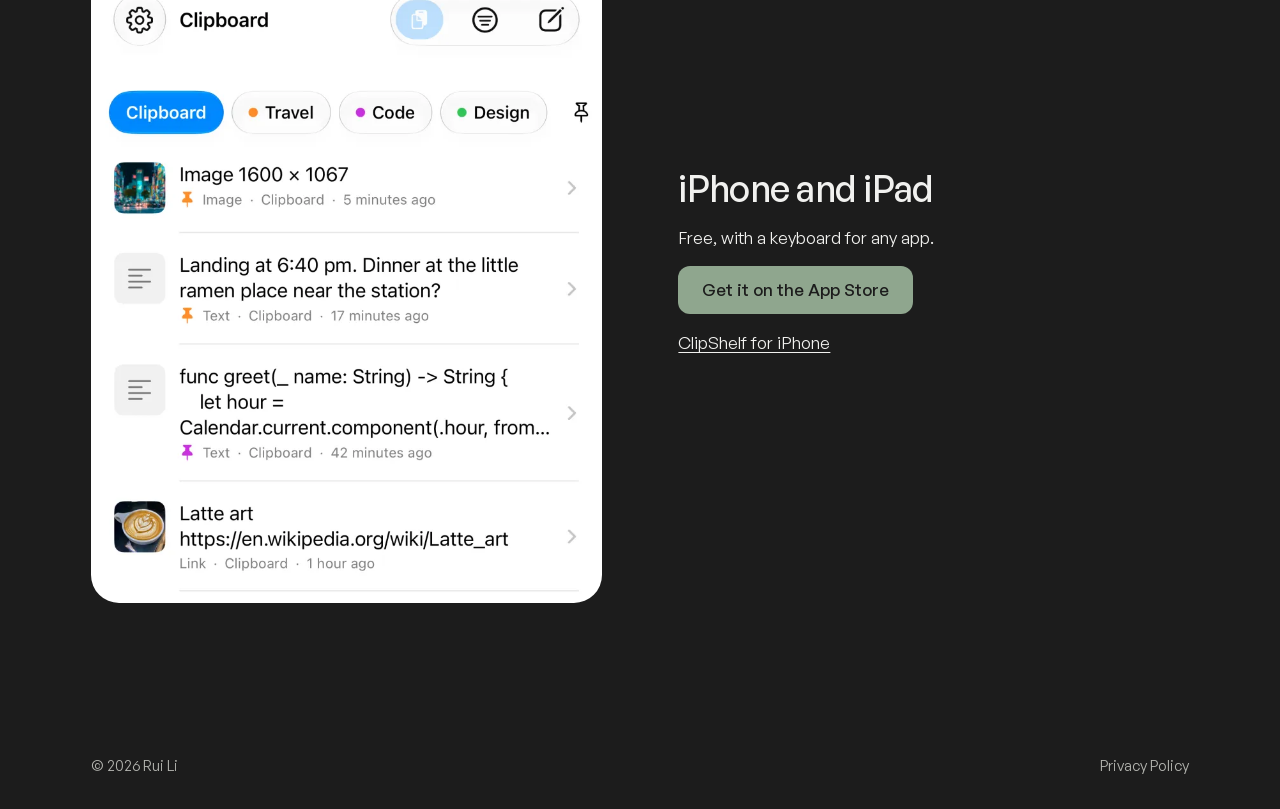
==== commit 2f53acf3: "feat: link ClipShelf for Mac to the Mac App Store Co-Authored-By: Claude Fable 5.2 <noreply@anthropi" ====
--- a/index.html
+++ b/index.html
@@ -23,7 +23,7 @@
 <link rel="apple-touch-icon" href="apple-touch-icon.png">
 <link rel="preload" href="assets/fonts/general-sans-500.woff2" as="font" type="font/woff2" crossorigin>
 <link rel="stylesheet" href="assets/site.css">
-<script type="application/ld+json">{"@context":"https://schema.org","@graph":[{"@type":"Person","@id":"https://clipshelfapp.vercel.app/#publisher","name":"Rui Li","url":"https://clipshelfapp.vercel.app/"},{"@type":"WebSite","@id":"https://clipshelfapp.vercel.app/#website","url":"https://clipshelfapp.vercel.app/","name":"ClipShelf","publisher":{"@id":"https://clipshelfapp.vercel.app/#publisher"}},{"@type":"MobileApplication","@id":"https://clipshelfapp.vercel.app/iphone#app","name":"ClipShelf for iPhone and iPad","url":"https://clipshelfapp.vercel.app/iphone","downloadUrl":"https://apps.apple.com/app/id6823508990","operatingSystem":"iOS 17 or later, iPadOS 17 or later","applicationCategory":"ProductivityApplication","description":"Clipboard history for iPhone and iPad with pinboards, search, a keyboard and optional iCloud sync.","image":"https://clipshelfapp.vercel.app/assets/img/icon-192.png","screenshot":["https://clipshelfapp.vercel.app/assets/img/iphone-list.webp","https://clipshelfapp.vercel.app/assets/img/ipad.webp"],"offers":{"@type":"Offer","price":"0","priceCurrency":"USD"},"publisher":{"@id":"https://clipshelfapp.vercel.app/#publisher"}},{"@type":"SoftwareApplication","@id":"https://clipshelfapp.vercel.app/mac#app","name":"ClipShelf for Mac","url":"https://clipshelfapp.vercel.app/mac","operatingSystem":"macOS 14 or later","applicationCategory":"ProductivityApplication","description":"A clipboard manager for Mac: open your clipboard history with Shift-Command-V, search it, pin items and paste a stack in order.","image":"https://clipshelfapp.vercel.app/assets/img/icon-192.png","screenshot":["https://clipshelfapp.vercel.app/assets/img/mac-mountain.webp","https://clipshelfapp.vercel.app/assets/img/mac-shibuya.webp"],"publisher":{"@id":"https://clipshelfapp.vercel.app/#publisher"}}]}</script>
+<script type="application/ld+json">{"@context":"https://schema.org","@graph":[{"@type":"Person","@id":"https://clipshelfapp.vercel.app/#publisher","name":"Rui Li","url":"https://clipshelfapp.vercel.app/"},{"@type":"WebSite","@id":"https://clipshelfapp.vercel.app/#website","url":"https://clipshelfapp.vercel.app/","name":"ClipShelf","publisher":{"@id":"https://clipshelfapp.vercel.app/#publisher"}},{"@type":"MobileApplication","@id":"https://clipshelfapp.vercel.app/iphone#app","name":"ClipShelf for iPhone and iPad","url":"https://clipshelfapp.vercel.app/iphone","downloadUrl":"https://apps.apple.com/app/id6823508990","operatingSystem":"iOS 17 or later, iPadOS 17 or later","applicationCategory":"ProductivityApplication","description":"Clipboard history for iPhone and iPad with pinboards, search, a keyboard and optional iCloud sync.","image":"https://clipshelfapp.vercel.app/assets/img/icon-192.png","screenshot":["https://clipshelfapp.vercel.app/assets/img/iphone-list.webp","https://clipshelfapp.vercel.app/assets/img/ipad.webp"],"offers":{"@type":"Offer","price":"0","priceCurrency":"USD"},"publisher":{"@id":"https://clipshelfapp.vercel.app/#publisher"}},{"@type":"SoftwareApplication","@id":"https://clipshelfapp.vercel.app/mac#app","name":"ClipShelf for Mac","url":"https://clipshelfapp.vercel.app/mac","downloadUrl":"https://apps.apple.com/app/id6823536096","operatingSystem":"macOS 14 or later","applicationCategory":"ProductivityApplication","description":"A clipboard manager for Mac: open your clipboard history with Shift-Command-V, search it, pin items and paste a stack in order.","image":"https://clipshelfapp.vercel.app/assets/img/icon-192.png","screenshot":["https://clipshelfapp.vercel.app/assets/img/mac-mountain.webp","https://clipshelfapp.vercel.app/assets/img/mac-shibuya.webp"],"offers":{"@type":"Offer","price":"0.49","priceCurrency":"USD"},"publisher":{"@id":"https://clipshelfapp.vercel.app/#publisher"}}]}</script>
 </head>
 <body>
 <a class="skip" href="#main">Skip to content</a>
@@ -39,9 +39,9 @@
 <section class="hero">
   <h1>ClipShelf</h1>
   <p>Clipboard history for Mac, iPhone and iPad.</p>
-  <video controls playsinline preload="none" width="1920" height="1080" poster="assets/img/film-poster.jpg" aria-label="A 27-second video of ClipShelf on a Mac and an iPhone."><source src="assets/video/clipshelf.mp4" type="video/mp4"></video>
+  <video controls playsinline preload="none" width="1920" height="1080" poster="assets/img/promo-v1-poster.jpg" aria-label="A 27-second video of ClipShelf on a Mac and an iPhone."><source src="assets/video/promo-v1.mp4" type="video/mp4"></video>
 </section>
-<section class="split"><div><h2>Mac</h2><p>Press Shift-Command-V in any app. Coming to the Mac App Store.</p><p><a href="mac">ClipShelf for Mac</a></p></div><img src="assets/img/mac-shibuya.webp" width="1800" height="1125" alt="ClipShelf for Mac open over a photo of Shibuya at night." loading="lazy" decoding="async"></section>
+<section class="split"><div><h2>Mac</h2><p>Press Shift-Command-V in any app.</p><p><a class="button" href="https://apps.apple.com/app/id6823536096">Get it on the Mac App Store</a></p><p><a href="mac">ClipShelf for Mac</a></p></div><img src="assets/img/mac-shibuya.webp" width="1800" height="1125" alt="ClipShelf for Mac open over a photo of Shibuya at night." loading="lazy" decoding="async"></section>
 <section class="split flip"><div><h2>iPhone and iPad</h2><p>Free, with a keyboard for any app.</p><p><a class="button" href="https://apps.apple.com/app/id6823508990">Get it on the App Store</a></p><p><a href="iphone">ClipShelf for iPhone</a></p></div><img src="assets/img/iphone-list.webp" width="800" height="1067" alt="ClipShelf on iPhone: a searchable list of copied items with pinboard tabs above it." class="phone" loading="lazy" decoding="async"></section>
 </main>
 <footer class="foot">
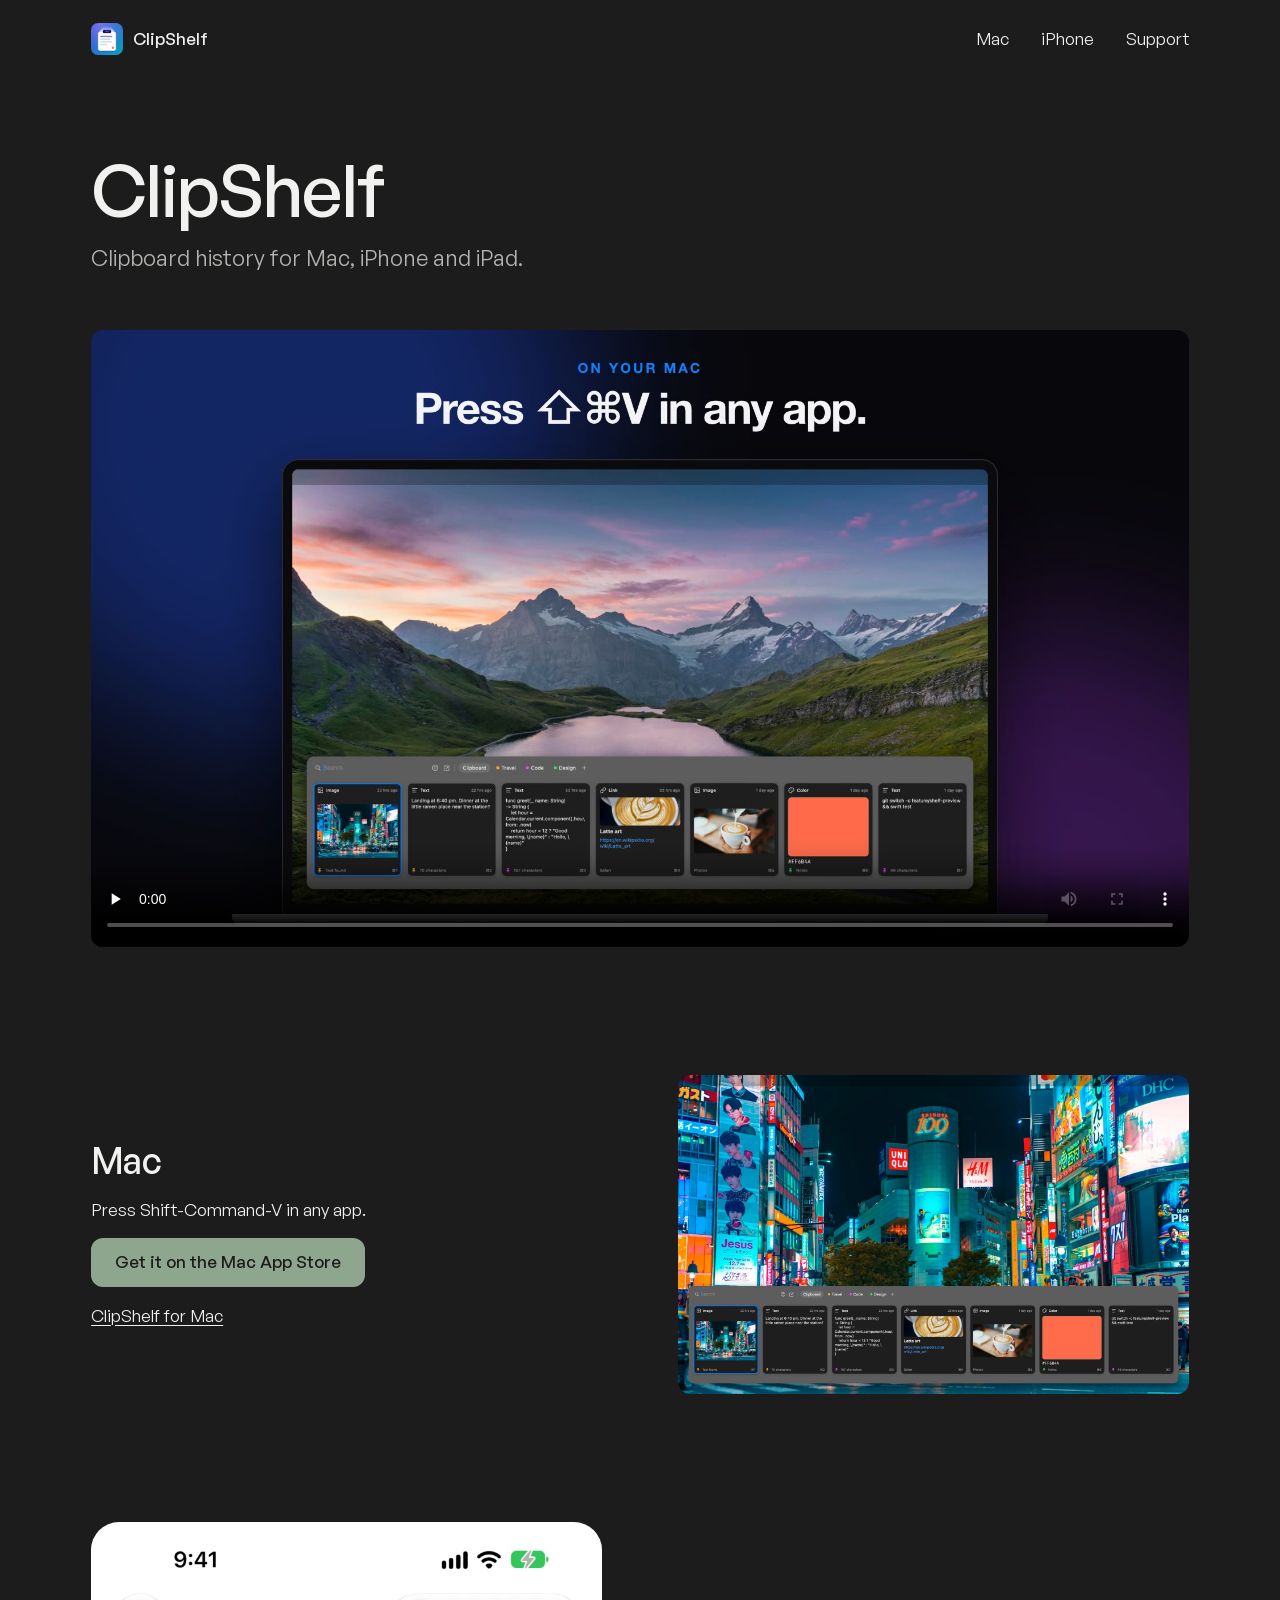
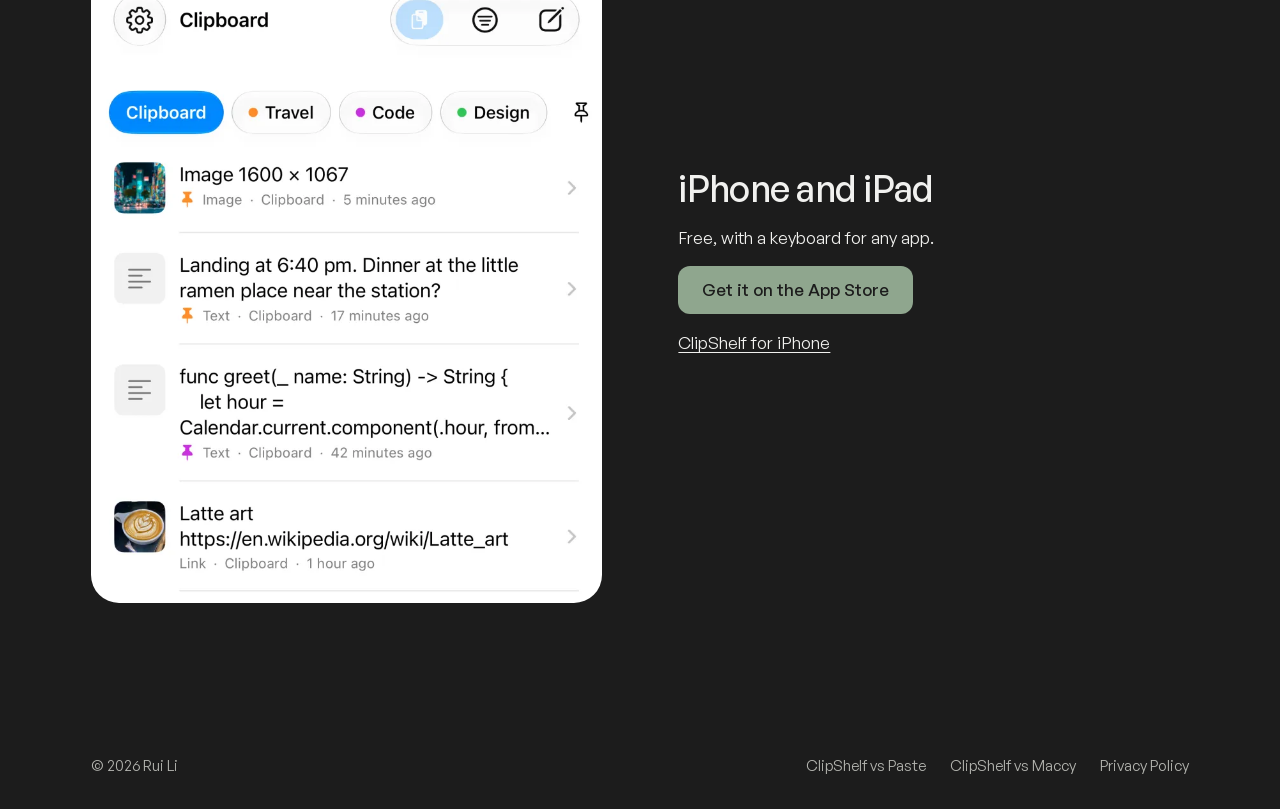
==== commit 46fb09f2: "Add ClipShelf vs Paste and vs Maccy comparison pages Competitor facts come from their own sites and " ====
--- a/index.html
+++ b/index.html
@@ -46,7 +46,7 @@
 </main>
 <footer class="foot">
   <span>© 2026 Rui Li</span>
-  <a href="privacy">Privacy Policy</a>
+  <span class="foot-links"><a href="vs-paste">ClipShelf vs Paste</a><a href="vs-maccy">ClipShelf vs Maccy</a><a href="privacy">Privacy Policy</a></span>
 </footer>
 </body>
 </html>
--- a/assets/site.css
+++ b/assets/site.css
@@ -65,3 +65,10 @@
   .phone { max-height: none; width: min(100%, 320px); }
 }
 @media (max-width: 420px) { .top-mark span { display: none; } }
+.compare { margin-top: 24px; font-size: .9375rem; }
+.compare th, .compare td { padding: 10px 12px 10px 0; border-bottom: 1px solid color-mix(in srgb, currentColor 12%, transparent); }
+.compare tbody th { white-space: normal; width: 34%; }
+.compare thead th { width: auto; font-weight: 600; }
+.buttons { display: flex; flex-wrap: wrap; gap: 12px; margin-top: 32px !important; }
+.foot-links { display: flex; flex-wrap: wrap; gap: 8px 24px; }
+.small { color: var(--muted); font-size: .875rem; margin-top: 32px !important; }
